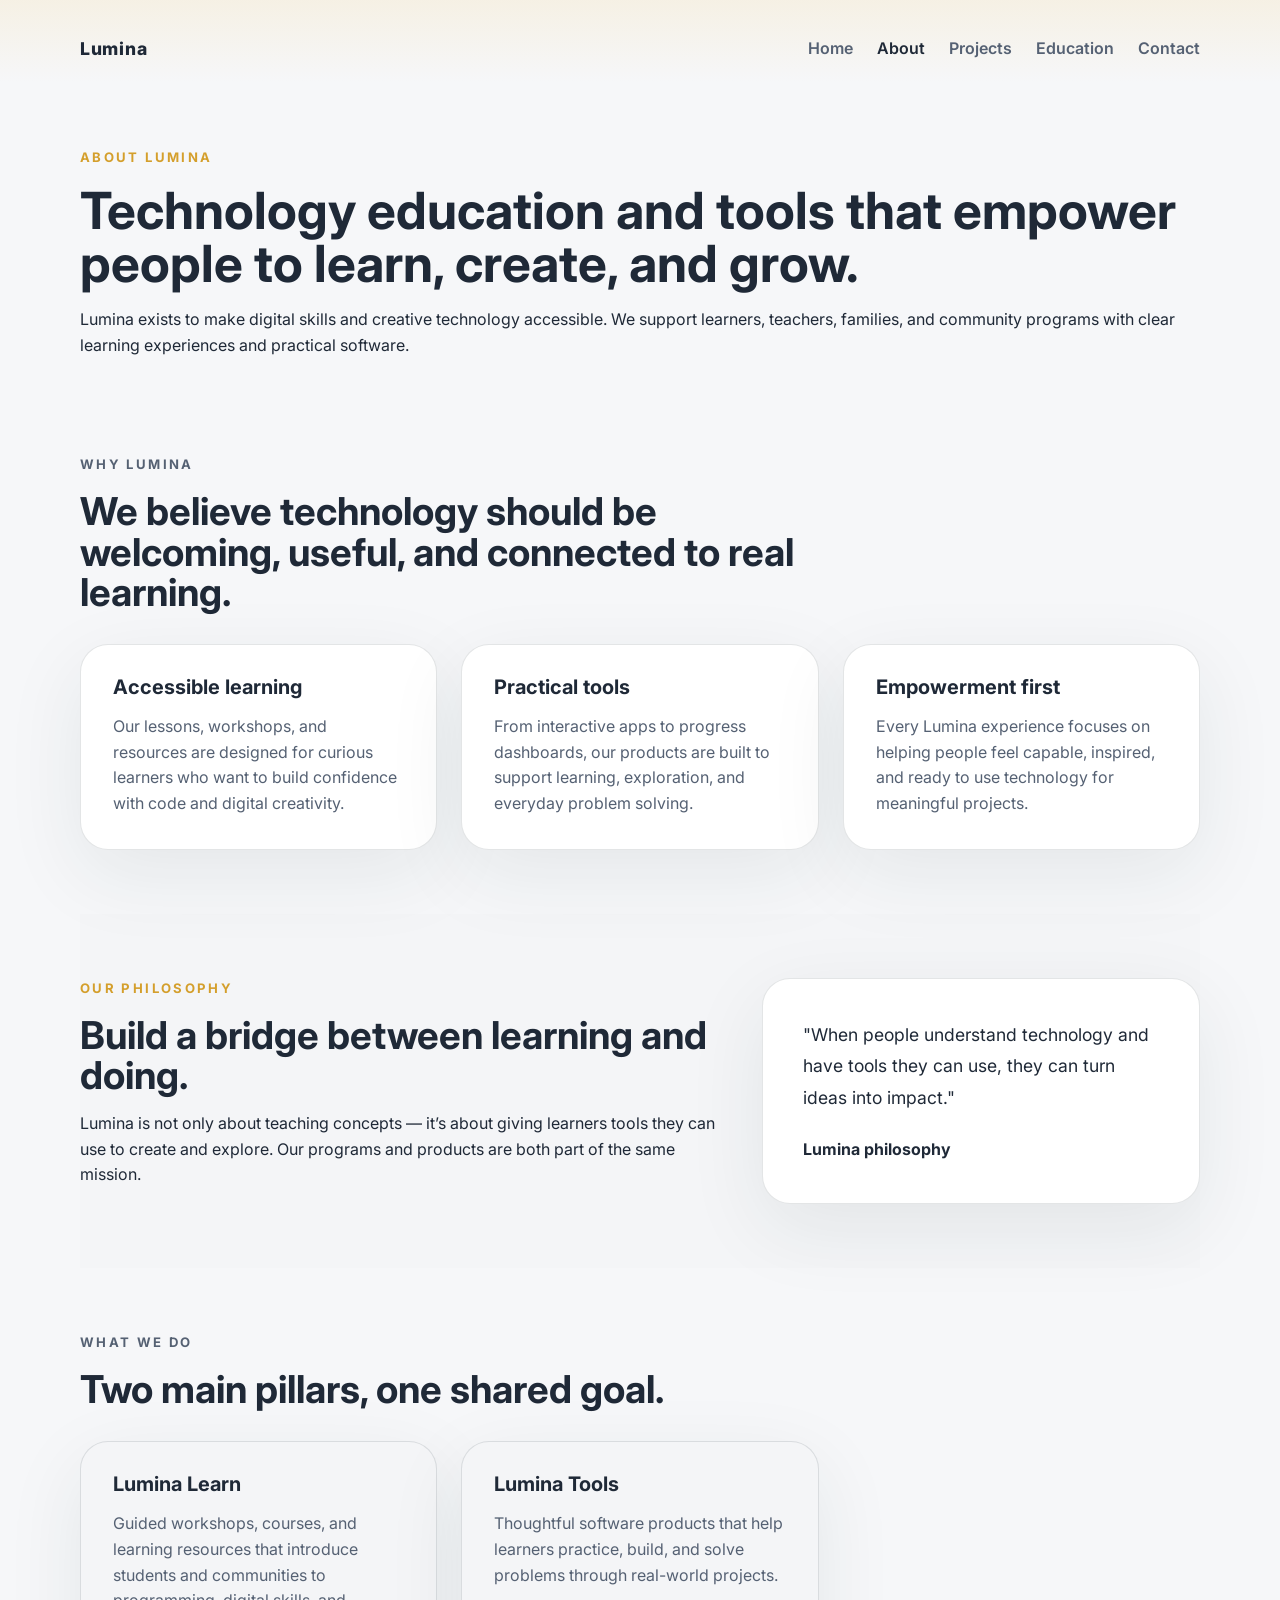
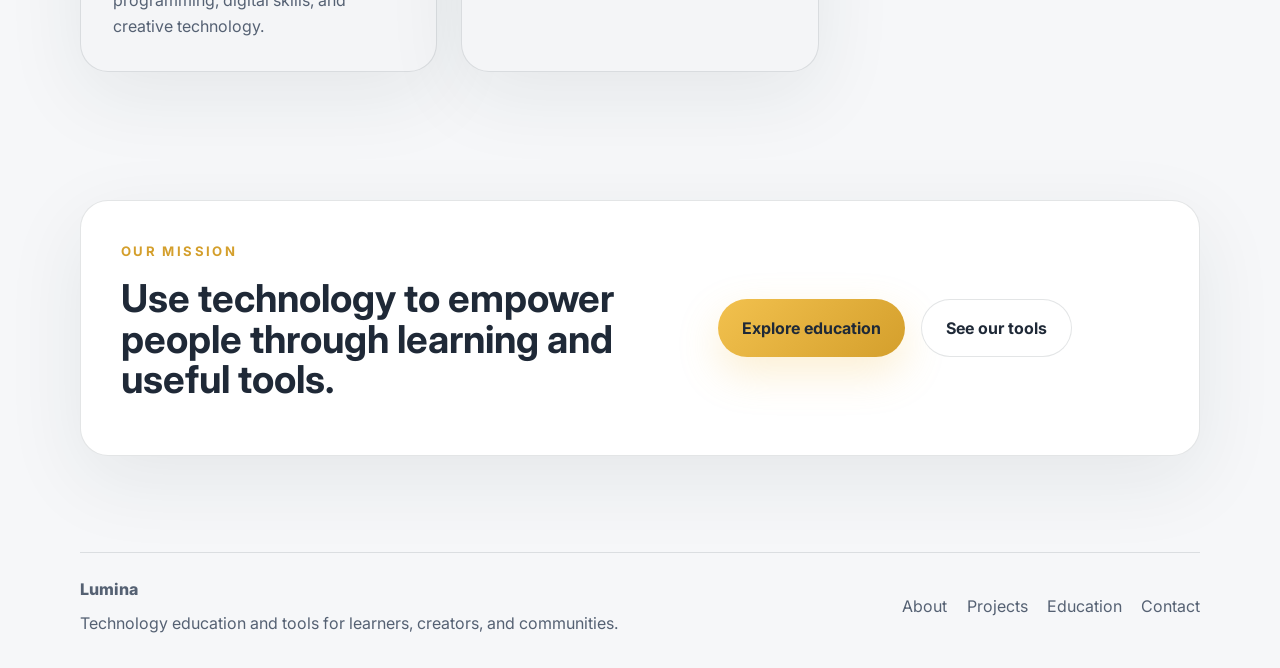
==== about.html @ b50d1442 "Initial Lumina website" ====
<!DOCTYPE html>
<html lang="en">
  <head>
    <meta charset="UTF-8" />
    <meta name="viewport" content="width=device-width, initial-scale=1.0" />
    <title>About Lumina | Lumina</title>
    <meta
      name="description"
      content="Learn about Lumina's mission to make technology accessible through education and helpful software tools."
    />
    <link rel="preconnect" href="https://fonts.googleapis.com" />
    <link rel="preconnect" href="https://fonts.gstatic.com" crossorigin />
    <link
      href="https://fonts.googleapis.com/css2?family=Inter:wght@400;500;600;700;800&display=swap"
      rel="stylesheet"
    />
    <link rel="stylesheet" href="css/styles.css" />
    <script defer src="js/scripts.js"></script>
  </head>
  <body>
    <header class="page-header page-header-subpage">
      <div class="container header-inner">
        <a class="brand" href="index.html">Lumina</a>
        <button class="nav-toggle" aria-expanded="false" aria-controls="site-navigation">
          <span class="toggle-line"></span>
          <span class="toggle-line"></span>
          <span class="toggle-line"></span>
          <span class="visually-hidden">Open navigation</span>
        </button>
        <nav id="site-navigation" class="site-nav">
          <a href="index.html" class="nav-link">Home</a>
          <a href="about.html" class="nav-link active">About</a>
          <a href="projects.html" class="nav-link">Projects</a>
          <a href="education.html" class="nav-link">Education</a>
          <a href="contact.html" class="nav-link">Contact</a>
        </nav>
      </div>
    </header>

    <main>
      <section class="section section-subpage-hero container">
        <div class="subpage-content">
          <p class="eyebrow">About Lumina</p>
          <h1>Technology education and tools that empower people to learn, create, and grow.</h1>
          <p>Lumina exists to make digital skills and creative technology accessible. We support learners, teachers, families, and community programs with clear learning experiences and practical software.</p>
        </div>
      </section>

      <section class="section container">
        <div class="section-heading">
          <p class="eyebrow">Why Lumina</p>
          <h2>We believe technology should be welcoming, useful, and connected to real learning.</h2>
        </div>
        <div class="feature-grid">
          <article class="card">
            <h3>Accessible learning</h3>
            <p>Our lessons, workshops, and resources are designed for curious learners who want to build confidence with code and digital creativity.</p>
          </article>
          <article class="card">
            <h3>Practical tools</h3>
            <p>From interactive apps to progress dashboards, our products are built to support learning, exploration, and everyday problem solving.</p>
          </article>
          <article class="card">
            <h3>Empowerment first</h3>
            <p>Every Lumina experience focuses on helping people feel capable, inspired, and ready to use technology for meaningful projects.</p>
          </article>
        </div>
      </section>

      <section class="section section-alt container">
        <div class="split-grid">
          <div>
            <p class="eyebrow">Our philosophy</p>
            <h2>Build a bridge between learning and doing.</h2>
            <p>Lumina is not only about teaching concepts — it’s about giving learners tools they can use to create and explore. Our programs and products are both part of the same mission.</p>
          </div>
          <div class="quote-card">
            <p>"When people understand technology and have tools they can use, they can turn ideas into impact."</p>
            <span>Lumina philosophy</span>
          </div>
        </div>
      </section>

      <section class="section container">
        <div class="section-heading">
          <p class="eyebrow">What we do</p>
          <h2>Two main pillars, one shared goal.</h2>
        </div>
        <div class="impact-grid">
          <article class="card card-light">
            <h3>Lumina Learn</h3>
            <p>Guided workshops, courses, and learning resources that introduce students and communities to programming, digital skills, and creative technology.</p>
          </article>
          <article class="card card-light">
            <h3>Lumina Tools</h3>
            <p>Thoughtful software products that help learners practice, build, and solve problems through real-world projects.</p>
          </article>
        </div>
      </section>

      <section class="section section-cta container">
        <div class="callout">
          <div>
            <p class="eyebrow">Our mission</p>
            <h2>Use technology to empower people through learning and useful tools.</h2>
          </div>
          <div class="callout-actions">
            <a href="education.html" class="btn btn-primary">Explore education</a>
            <a href="projects.html" class="btn btn-secondary">See our tools</a>
          </div>
        </div>
      </section>
    </main>

    <footer class="footer">
      <div class="container footer-inner">
        <div>
          <p class="footer-brand">Lumina</p>
          <p>Technology education and tools for learners, creators, and communities.</p>
        </div>
        <div class="footer-links">
          <a href="about.html">About</a>
          <a href="projects.html">Projects</a>
          <a href="education.html">Education</a>
          <a href="contact.html">Contact</a>
        </div>
      </div>
    </footer>
  </body>
</html>
---- css/styles.css ----
﻿:root {
  color-scheme: light;
  --bg: #f6f7f9;
  --surface: #ffffff;
  --surface-soft: #f4f5f7;
  --text: #1f2937;
  --muted: #556173;
  --accent: #f2c14e;
  --accent-dark: #d49f2c;
  --accent-soft: #6ba89f;
  --border: rgba(31, 45, 55, 0.12);
  --shadow: 0 24px 80px rgba(31, 45, 55, 0.08);
  --radius: 28px;
}

* {
  box-sizing: border-box;
}

html {
  scroll-behavior: smooth;
}

body {
  margin: 0;
  font-family: "Inter", sans-serif;
  background: var(--bg);
  color: var(--text);
  line-height: 1.6;
}

img {
  max-width: 100%;
  display: block;
}

a {
  color: inherit;
  text-decoration: none;
}

button,
input,
select,
textarea {
  font: inherit;
}

.container {
  width: min(1120px, calc(100% - 2rem));
  margin: 0 auto;
}

.visually-hidden {
  position: absolute;
  width: 1px;
  height: 1px;
  padding: 0;
  margin: -1px;
  overflow: hidden;
  clip: rect(0, 0, 0, 0);
  white-space: nowrap;
  border: 0;
}

.header-inner {
  display: flex;
  align-items: center;
  justify-content: space-between;
  gap: 1rem;
  padding: 1.2rem 0;
}

.brand {
  font-size: 1.1rem;
  font-weight: 800;
  letter-spacing: 0.04em;
}

.site-nav {
  display: flex;
  align-items: center;
  gap: 1.5rem;
}

.nav-link {
  color: var(--muted);
  font-weight: 600;
  transition: color 180ms ease;
}

.nav-link:hover,
.nav-link.active {
  color: var(--text);
}

.nav-toggle {
  display: none;
  border: none;
  background: transparent;
  width: 42px;
  height: 42px;
  padding: 0;
  cursor: pointer;
}

.toggle-line {
  display: block;
  width: 100%;
  height: 3px;
  background: var(--text);
  border-radius: 999px;
  margin: 6px 0;
}

.page-header {
  padding-top: 1rem;
  background: linear-gradient(180deg, rgba(242, 193, 78, 0.12) 0%, rgba(246, 247, 249, 0) 100%);
}

.page-header-subpage {
  padding-bottom: 0;
}

.hero-grid,
.split-grid,
.feature-grid,
.impact-grid,
.callout-actions,
.contact-grid {
  display: grid;
  gap: 1.5rem;
}

.hero-grid {
  grid-template-columns: 1.2fr 0.9fr;
  align-items: center;
  gap: 2.5rem;
  padding: 3rem 0 4rem;
}

.hero-copy {
  max-width: 680px;
}

.eyebrow {
  margin: 0 0 1rem;
  font-size: 0.82rem;
  font-weight: 700;
  letter-spacing: 0.18em;
  text-transform: uppercase;
  color: var(--accent-dark);
}

h1,
h2,
h3,
h4 {
  margin: 0 0 1rem;
  line-height: 1.05;
}

h1 {
  font-size: clamp(2.8rem, 4vw, 4.2rem);
}

h2 {
  font-size: clamp(2rem, 3vw, 2.8rem);
}

h3 {
  font-size: 1.25rem;
}

p {
  margin: 0;
}

.hero-text,
.section-heading p,
.card p,
.mini-card p,
.tool-template-card p,
.learn-steps p,
.contact-panel p,
.footer p,
.form-status {
  color: var(--muted);
}

.hero-actions {
  display: flex;
  flex-wrap: wrap;
  gap: 1rem;
  margin-top: 1.8rem;
}

.btn {
  display: inline-flex;
  align-items: center;
  justify-content: center;
  padding: 0.95rem 1.5rem;
  border-radius: 999px;
  border: none;
  cursor: pointer;
  font-weight: 700;
  transition: transform 180ms ease, box-shadow 180ms ease, background-color 180ms ease;
}

.btn:hover {
  transform: translateY(-1px);
}

.btn-primary {
  background: linear-gradient(135deg, var(--accent), var(--accent-dark));
  color: #1f2937;
  box-shadow: 0 16px 40px rgba(242, 193, 78, 0.25);
}

.btn-secondary {
  background: var(--surface);
  color: var(--text);
  border: 1px solid var(--border);
}

.section {
  padding: 4rem 0;
}

.section-alt {
  background: var(--surface-soft);
}

.section-subpage-hero {
  padding: 4rem 0 2rem;
}

.section-heading {
  max-width: 760px;
  margin-bottom: 2rem;
}

.feature-grid,
.impact-grid {
  grid-template-columns: repeat(3, minmax(0, 1fr));
}

.card,
.mini-card,
.quote-card,
.project-card,
.tool-template-card,
.contact-panel,
.contact-form,
.hero-visual-card,
.callout {
  background: var(--surface);
  border: 1px solid var(--border);
  border-radius: var(--radius);
  box-shadow: var(--shadow);
}

.card,
.project-card,
.hero-visual-card,
.mini-card,
.quote-card,
.tool-template-card,
.contact-panel,
.contact-form {
  padding: 2rem;
}

.hero-visual-card {
  display: flex;
  justify-content: center;
  align-items: center;
  min-height: 400px;
}

.hero-visual-card img {
  width: 100%;
  height: auto;
}

.cards-stack {
  display: grid;
  gap: 1rem;
}

.mini-card h4 {
  margin-bottom: 0.75rem;
}

.mini-card {
  padding: 1.5rem;
}

.impact-grid .card-light {
  background: var(--surface-soft);
}

.split-grid {
  grid-template-columns: 1.2fr 0.8fr;
  align-items: flex-start;
}

.quote-card {
  padding: 2.5rem;
}

.quote-card p {
  font-size: 1.1rem;
  line-height: 1.8;
}

.quote-card span {
  display: inline-block;
  margin-top: 1.5rem;
  font-weight: 700;
  color: var(--text);
}

.callout {
  padding: 2.5rem;
  display: grid;
  grid-template-columns: 1.3fr 1fr;
  align-items: center;
  gap: 1.5rem;
}

.callout-actions {
  display: flex;
  flex-wrap: wrap;
  gap: 1rem;
}

.footer {
  padding: 2rem 0;
}

.footer-inner {
  display: flex;
  justify-content: space-between;
  gap: 1rem;
  align-items: center;
  border-top: 1px solid var(--border);
  padding-top: 1.5rem;
  color: var(--muted);
}

.footer-brand {
  font-weight: 800;
  margin-bottom: 0.5rem;
}

.footer-links {
  display: flex;
  flex-wrap: wrap;
  gap: 1.2rem;
}

.project-card {
  display: flex;
  flex-direction: column;
  gap: 1rem;
}

.project-tag {
  display: inline-flex;
  padding: 0.4rem 0.75rem;
  border-radius: 999px;
  background: var(--accent-soft);
  color: #1f2937;
  font-size: 0.85rem;
  font-weight: 700;
  width: fit-content;
}

.project-card ul {
  padding-left: 1.2rem;
  margin: 0;
  color: var(--muted);
}

.project-card li {
  margin-bottom: 0.6rem;
}

.tool-template-card {
  display: grid;
  grid-template-columns: 1.3fr 1fr;
  gap: 1.5rem;
}

.tool-template-visual {
  display: flex;
  align-items: center;
  justify-content: center;
  text-align: center;
  min-height: 240px;
  background: linear-gradient(180deg, rgba(106, 168, 159, 0.16), rgba(242, 193, 78, 0.1));
  border-radius: calc(var(--radius) - 4px);
}

.learn-steps {
  display: grid;
  gap: 1rem;
}

.learn-steps div {
  display: grid;
  grid-template-columns: auto 1fr;
  gap: 1rem;
  align-items: start;
  padding: 1.4rem;
  border-radius: 20px;
  background: var(--surface);
  border: 1px solid var(--border);
}

.learn-steps strong {
  display: inline-flex;
  align-items: center;
  justify-content: center;
  width: 44px;
  height: 44px;
  background: var(--accent-soft);
  border-radius: 50%;
  color: #1f2937;
  font-size: 1rem;
}

.contact-grid {
  grid-template-columns: 1fr 1.2fr;
}

.contact-panel ul {
  margin: 1rem 0 0;
  padding-left: 1.2rem;
  color: var(--muted);
}

.contact-panel li {
  margin-bottom: 1rem;
}

.contact-form {
  display: grid;
  gap: 1rem;
}

.contact-form label {
  display: grid;
  gap: 0.55rem;
  font-weight: 600;
  color: var(--text);
}

.contact-form input,
.contact-form select,
.contact-form textarea {
  width: 100%;
  border: 1px solid var(--border);
  border-radius: 18px;
  padding: 0.95rem 1rem;
  background: var(--surface-soft);
  color: var(--text);
}

.contact-form textarea {
  resize: vertical;
}

.form-status {
  margin-top: 0.5rem;
  min-height: 1.4rem;
}

@media (max-width: 980px) {
  .hero-grid,
  .split-grid,
  .feature-grid,
  .impact-grid,
  .contact-grid,
  .tool-template-card,
  .callout,
  .footer-inner {
    grid-template-columns: 1fr;
  }

  .hero-grid,
  .split-grid,
  .feature-grid,
  .impact-grid,
  .contact-grid {
    gap: 1.5rem;
  }

  .footer-inner {
    align-items: flex-start;
  }
}

@media (max-width: 720px) {
  .header-inner {
    flex-direction: column;
    align-items: stretch;
  }

  .site-nav {
    flex-direction: column;
    align-items: flex-start;
    gap: 0.9rem;
  }
}

@media (max-width: 640px) {
  .hero-grid {
    padding-top: 2rem;
  }

  .nav-toggle {
    display: inline-flex;
  }

  .site-nav {
    display: none;
    flex-direction: column;
    width: 100%;
    padding-top: 1rem;
  }

  .site-nav.open {
    display: flex;
  }

  .hero-text {
    font-size: 1rem;
  }

  .hero-actions,
  .callout-actions {
    flex-direction: column;
  }
}
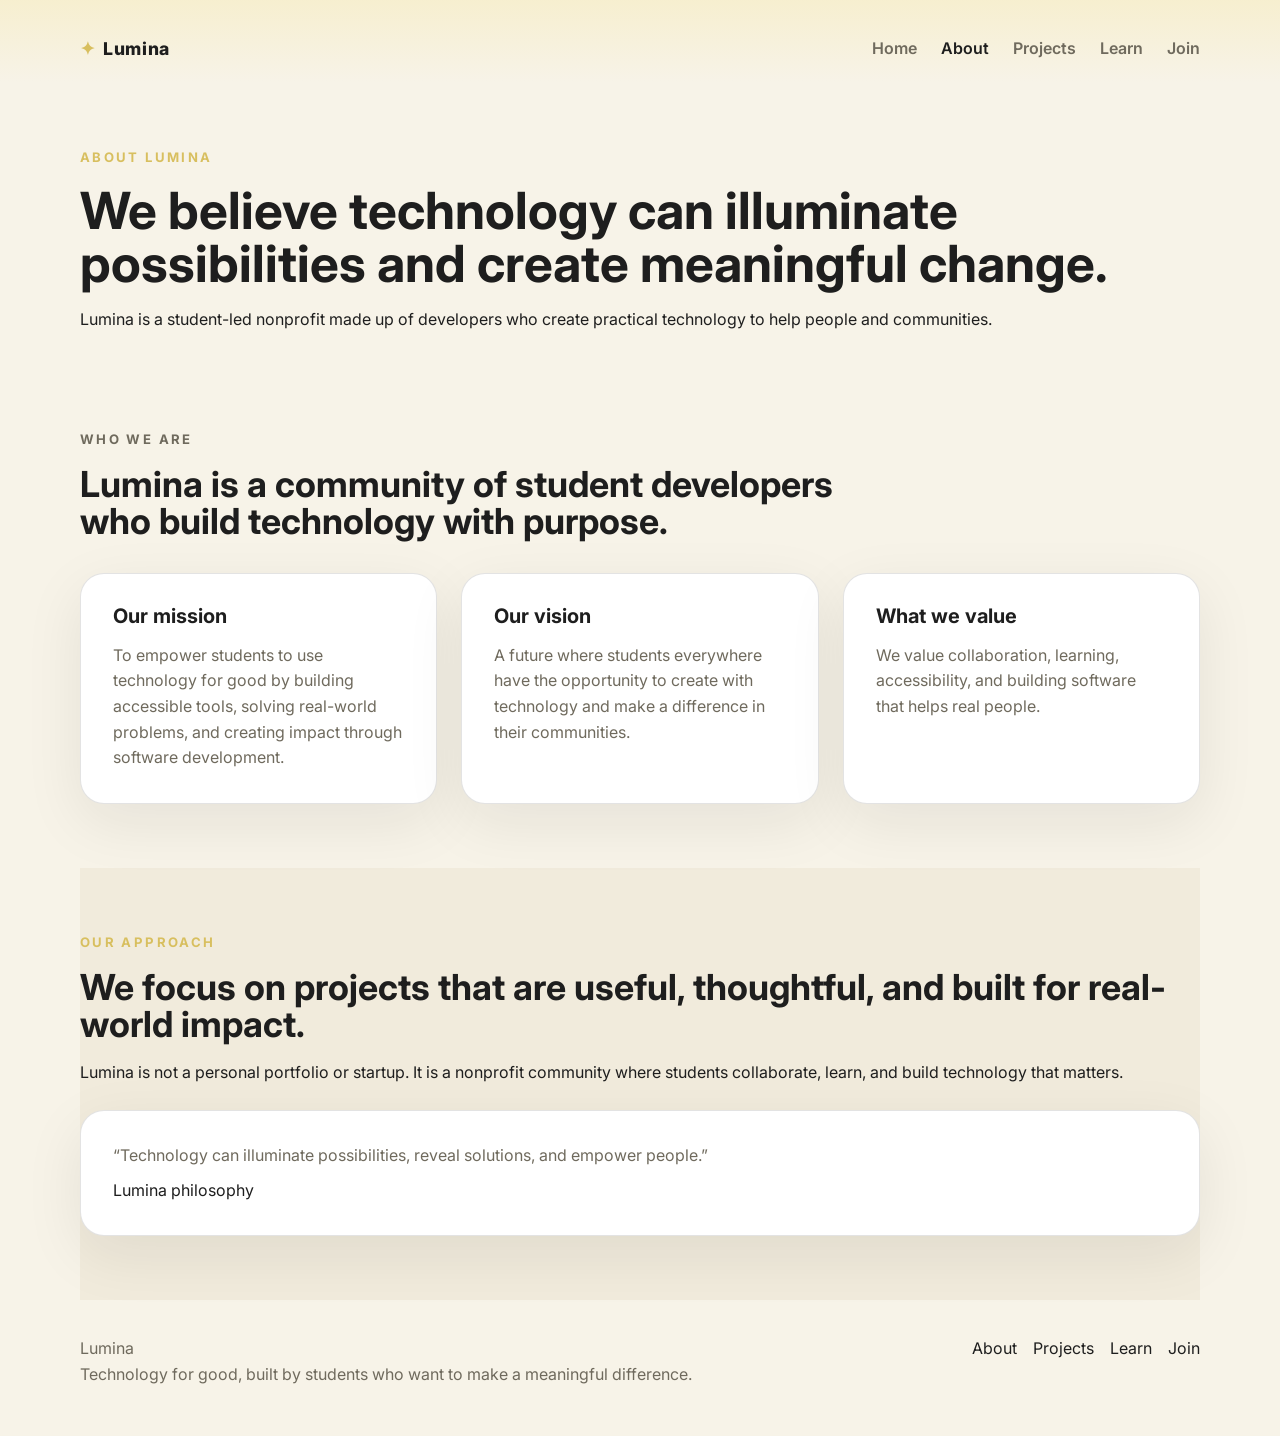
==== commit c9550184: "Updated website details" ====
--- a/about.html
+++ b/about.html
@@ -6,7 +6,7 @@
     <title>About Lumina | Lumina</title>
     <meta
       name="description"
-      content="Learn about Lumina's mission to make technology accessible through education and helpful software tools."
+      content="Lumina is a student-led nonprofit building technology that helps people and communities through meaningful projects."
     />
     <link rel="preconnect" href="https://fonts.googleapis.com" />
     <link rel="preconnect" href="https://fonts.gstatic.com" crossorigin />
@@ -14,13 +14,14 @@
       href="https://fonts.googleapis.com/css2?family=Inter:wght@400;500;600;700;800&display=swap"
       rel="stylesheet"
     />
-    <link rel="stylesheet" href="css/styles.css" />
-    <script defer src="js/scripts.js"></script>
+    <link rel="stylesheet" href="css/style.css" />
+    <script defer src="js/config.js"></script>
+    <script defer src="js/script.js"></script>
   </head>
   <body>
     <header class="page-header page-header-subpage">
       <div class="container header-inner">
-        <a class="brand" href="index.html">Lumina</a>
+        <a class="brand" href="index.html"><span class="brand-mark">✦</span> Lumina</a>
         <button class="nav-toggle" aria-expanded="false" aria-controls="site-navigation">
           <span class="toggle-line"></span>
           <span class="toggle-line"></span>
@@ -31,8 +32,8 @@
           <a href="index.html" class="nav-link">Home</a>
           <a href="about.html" class="nav-link active">About</a>
           <a href="projects.html" class="nav-link">Projects</a>
-          <a href="education.html" class="nav-link">Education</a>
-          <a href="contact.html" class="nav-link">Contact</a>
+          <a href="learn.html" class="nav-link">Learn</a>
+          <a href="join.html" class="nav-link">Join</a>
         </nav>
       </div>
     </header>
@@ -41,28 +42,28 @@
       <section class="section section-subpage-hero container">
         <div class="subpage-content">
           <p class="eyebrow">About Lumina</p>
-          <h1>Technology education and tools that empower people to learn, create, and grow.</h1>
-          <p>Lumina exists to make digital skills and creative technology accessible. We support learners, teachers, families, and community programs with clear learning experiences and practical software.</p>
+          <h1>We believe technology can illuminate possibilities and create meaningful change.</h1>
+          <p>Lumina is a student-led nonprofit made up of developers who create practical technology to help people and communities.</p>
         </div>
       </section>
 
       <section class="section container">
         <div class="section-heading">
-          <p class="eyebrow">Why Lumina</p>
-          <h2>We believe technology should be welcoming, useful, and connected to real learning.</h2>
+          <p class="eyebrow">Who we are</p>
+          <h2>Lumina is a community of student developers who build technology with purpose.</h2>
         </div>
         <div class="feature-grid">
           <article class="card">
-            <h3>Accessible learning</h3>
-            <p>Our lessons, workshops, and resources are designed for curious learners who want to build confidence with code and digital creativity.</p>
+            <h3>Our mission</h3>
+            <p>To empower students to use technology for good by building accessible tools, solving real-world problems, and creating impact through software development.</p>
           </article>
           <article class="card">
-            <h3>Practical tools</h3>
-            <p>From interactive apps to progress dashboards, our products are built to support learning, exploration, and everyday problem solving.</p>
+            <h3>Our vision</h3>
+            <p>A future where students everywhere have the opportunity to create with technology and make a difference in their communities.</p>
           </article>
           <article class="card">
-            <h3>Empowerment first</h3>
-            <p>Every Lumina experience focuses on helping people feel capable, inspired, and ready to use technology for meaningful projects.</p>
+            <h3>What we value</h3>
+            <p>We value collaboration, learning, accessibility, and building software that helps real people.</p>
           </article>
         </div>
       </section>
@@ -70,43 +71,13 @@
       <section class="section section-alt container">
         <div class="split-grid">
           <div>
-            <p class="eyebrow">Our philosophy</p>
-            <h2>Build a bridge between learning and doing.</h2>
-            <p>Lumina is not only about teaching concepts — it’s about giving learners tools they can use to create and explore. Our programs and products are both part of the same mission.</p>
+            <p class="eyebrow">Our approach</p>
+            <h2>We focus on projects that are useful, thoughtful, and built for real-world impact.</h2>
+            <p>Lumina is not a personal portfolio or startup. It is a nonprofit community where students collaborate, learn, and build technology that matters.</p>
           </div>
           <div class="quote-card">
-            <p>"When people understand technology and have tools they can use, they can turn ideas into impact."</p>
+            <p>“Technology can illuminate possibilities, reveal solutions, and empower people.”</p>
             <span>Lumina philosophy</span>
-          </div>
-        </div>
-      </section>
-
-      <section class="section container">
-        <div class="section-heading">
-          <p class="eyebrow">What we do</p>
-          <h2>Two main pillars, one shared goal.</h2>
-        </div>
-        <div class="impact-grid">
-          <article class="card card-light">
-            <h3>Lumina Learn</h3>
-            <p>Guided workshops, courses, and learning resources that introduce students and communities to programming, digital skills, and creative technology.</p>
-          </article>
-          <article class="card card-light">
-            <h3>Lumina Tools</h3>
-            <p>Thoughtful software products that help learners practice, build, and solve problems through real-world projects.</p>
-          </article>
-        </div>
-      </section>
-
-      <section class="section section-cta container">
-        <div class="callout">
-          <div>
-            <p class="eyebrow">Our mission</p>
-            <h2>Use technology to empower people through learning and useful tools.</h2>
-          </div>
-          <div class="callout-actions">
-            <a href="education.html" class="btn btn-primary">Explore education</a>
-            <a href="projects.html" class="btn btn-secondary">See our tools</a>
           </div>
         </div>
       </section>
@@ -116,13 +87,13 @@
       <div class="container footer-inner">
         <div>
           <p class="footer-brand">Lumina</p>
-          <p>Technology education and tools for learners, creators, and communities.</p>
+          <p>Technology for good, built by students who want to make a meaningful difference.</p>
         </div>
         <div class="footer-links">
           <a href="about.html">About</a>
           <a href="projects.html">Projects</a>
-          <a href="education.html">Education</a>
-          <a href="contact.html">Contact</a>
+          <a href="learn.html">Learn</a>
+          <a href="join.html">Join</a>
         </div>
       </div>
     </footer>
--- a/css/style.css
+++ b/css/style.css
@@ -0,0 +1,444 @@
+:root {
+  color-scheme: light;
+  --bg: #f7f3e8;
+  --surface: #ffffff;
+  --surface-soft: #f1ebdc;
+  --text: #1e1e1e;
+  --muted: #6f6a5d;
+  --accent: #f6e7a1;
+  --accent-strong: #d8bf5f;
+  --border: rgba(30, 30, 30, 0.12);
+  --shadow: 0 18px 60px rgba(30, 30, 30, 0.08);
+  --radius: 24px;
+}
+
+* {
+  box-sizing: border-box;
+}
+
+html {
+  scroll-behavior: smooth;
+}
+
+body {
+  margin: 0;
+  font-family: "Inter", sans-serif;
+  background: var(--bg);
+  color: var(--text);
+  line-height: 1.6;
+}
+
+img {
+  max-width: 100%;
+  display: block;
+}
+
+a {
+  color: inherit;
+  text-decoration: none;
+}
+
+button,
+input,
+select,
+textarea {
+  font: inherit;
+}
+
+.container {
+  width: min(1120px, calc(100% - 2rem));
+  margin: 0 auto;
+}
+
+.visually-hidden {
+  position: absolute;
+  width: 1px;
+  height: 1px;
+  padding: 0;
+  margin: -1px;
+  overflow: hidden;
+  clip: rect(0, 0, 0, 0);
+  white-space: nowrap;
+  border: 0;
+}
+
+.header-inner {
+  display: flex;
+  align-items: center;
+  justify-content: space-between;
+  gap: 1rem;
+  padding: 1.2rem 0;
+}
+
+.brand {
+  display: inline-flex;
+  align-items: center;
+  gap: 0.45rem;
+  font-size: 1.1rem;
+  font-weight: 800;
+  letter-spacing: 0.04em;
+}
+
+.brand-mark {
+  color: var(--accent-strong);
+}
+
+.site-nav {
+  display: flex;
+  align-items: center;
+  gap: 1.5rem;
+}
+
+.nav-link {
+  color: var(--muted);
+  font-weight: 600;
+  transition: color 180ms ease;
+}
+
+.nav-link:hover,
+.nav-link.active {
+  color: var(--text);
+}
+
+.nav-toggle {
+  display: none;
+  border: none;
+  background: transparent;
+  width: 42px;
+  height: 42px;
+  padding: 0;
+  cursor: pointer;
+}
+
+.toggle-line {
+  display: block;
+  width: 100%;
+  height: 3px;
+  background: var(--text);
+  border-radius: 999px;
+  margin: 6px 0;
+}
+
+.page-header {
+  padding-top: 1rem;
+  background: linear-gradient(180deg, rgba(246, 231, 161, 0.35) 0%, rgba(247, 243, 232, 0) 100%);
+}
+
+.page-header-subpage {
+  padding-bottom: 0;
+}
+
+.hero-grid,
+.split-grid,
+.feature-grid,
+.project-grid,
+.callout-actions,
+.footer-inner {
+  display: grid;
+  gap: 1.5rem;
+}
+
+.hero-grid {
+  grid-template-columns: 1.1fr 0.9fr;
+  align-items: center;
+  gap: 2.5rem;
+  padding: 3rem 0 4rem;
+}
+
+.hero-copy {
+  max-width: 680px;
+}
+
+.eyebrow {
+  margin: 0 0 1rem;
+  font-size: 0.82rem;
+  font-weight: 700;
+  letter-spacing: 0.18em;
+  text-transform: uppercase;
+  color: var(--accent-strong);
+}
+
+h1,
+h2,
+h3,
+h4 {
+  margin: 0 0 1rem;
+  line-height: 1.05;
+}
+
+h1 {
+  font-size: clamp(2.8rem, 4vw, 4.4rem);
+}
+
+h2 {
+  font-size: clamp(1.9rem, 2.8vw, 2.7rem);
+}
+
+h3 {
+  font-size: 1.25rem;
+}
+
+p {
+  margin: 0;
+}
+
+.hero-text,
+.hero-description,
+.section-heading p,
+.card p,
+.quote-card p,
+.footer p,
+.project-card p,
+.project-card li,
+.detail-list {
+  color: var(--muted);
+}
+
+.hero-actions {
+  display: flex;
+  flex-wrap: wrap;
+  gap: 1rem;
+  margin-top: 1.8rem;
+}
+
+.btn {
+  display: inline-flex;
+  align-items: center;
+  justify-content: center;
+  padding: 0.95rem 1.5rem;
+  border-radius: 999px;
+  border: none;
+  cursor: pointer;
+  font-weight: 700;
+  transition: transform 180ms ease, box-shadow 180ms ease, background-color 180ms ease;
+}
+
+.btn:hover {
+  transform: translateY(-1px);
+}
+
+.btn-primary {
+  background: var(--accent);
+  color: var(--text);
+  box-shadow: 0 16px 40px rgba(246, 231, 161, 0.3);
+}
+
+.btn-secondary {
+  background: var(--surface);
+  color: var(--text);
+  border: 1px solid var(--border);
+}
+
+.section {
+  padding: 4rem 0;
+}
+
+.section-alt {
+  background: var(--surface-soft);
+}
+
+.section-subpage-hero {
+  padding: 4rem 0 2rem;
+}
+
+.section-heading {
+  max-width: 760px;
+  margin-bottom: 2rem;
+}
+
+.feature-grid,
+.project-grid {
+  grid-template-columns: repeat(3, minmax(0, 1fr));
+}
+
+.card,
+.quote-card,
+.project-card,
+.hero-visual-card,
+.callout {
+  background: var(--surface);
+  border: 1px solid var(--border);
+  border-radius: var(--radius);
+  box-shadow: var(--shadow);
+}
+
+.card,
+.quote-card,
+.project-card,
+.hero-visual-card,
+.callout {
+  padding: 2rem;
+}
+
+.hero-visual-card {
+  display: flex;
+  justify-content: center;
+  align-items: center;
+  min-height: 400px;
+  background: linear-gradient(135deg, rgba(246, 231, 161, 0.45), rgba(255, 255, 255, 0.9));
+}
+
+.hero-visual-card img {
+  width: 100%;
+  height: auto;
+}
+
+.project-card {
+  display: flex;
+  flex-direction: column;
+  gap: 1rem;
+}
+
+.project-card .project-visual {
+  height: 156px;
+  border-radius: 16px;
+  background: linear-gradient(135deg, rgba(246, 231, 161, 0.9), rgba(255, 255, 255, 0.95));
+  border: 1px solid var(--border);
+  display: grid;
+  place-items: center;
+  font-weight: 800;
+  font-size: 1.15rem;
+  letter-spacing: 0.06em;
+  text-transform: uppercase;
+}
+
+.project-tags,
+.tech-list {
+  display: flex;
+  flex-wrap: wrap;
+  gap: 0.55rem;
+  list-style: none;
+  padding: 0;
+  margin: 0;
+}
+
+.project-tags li,
+.tech-list li {
+  padding: 0.35rem 0.7rem;
+  border-radius: 999px;
+  background: var(--surface-soft);
+  color: var(--text);
+  font-size: 0.9rem;
+}
+
+.project-links {
+  display: flex;
+  flex-wrap: wrap;
+  gap: 0.75rem;
+  margin-top: auto;
+}
+
+.project-links a {
+  padding: 0.7rem 1rem;
+  border-radius: 999px;
+  border: 1px solid var(--border);
+  font-weight: 600;
+  background: var(--surface);
+}
+
+.detail-list {
+  padding-left: 1.1rem;
+  display: grid;
+  gap: 0.4rem;
+}
+
+.quote-card {
+  display: grid;
+  gap: 0.6rem;
+}
+
+.footer {
+  padding: 2.25rem 0 3rem;
+}
+
+.footer-inner {
+  grid-template-columns: 1.2fr 0.8fr;
+  align-items: start;
+}
+
+.footer-links {
+  display: flex;
+  flex-wrap: wrap;
+  gap: 1rem;
+  justify-content: flex-end;
+}
+
+.form-card {
+  max-width: 700px;
+  margin: 0 auto;
+}
+
+.form-card form {
+  display: grid;
+  gap: 1rem;
+}
+
+.form-card label {
+  display: grid;
+  gap: 0.45rem;
+  font-weight: 600;
+}
+
+.form-card input,
+.form-card textarea {
+  border: 1px solid var(--border);
+  border-radius: 14px;
+  padding: 0.85rem 1rem;
+  background: var(--surface);
+}
+
+.form-card textarea {
+  min-height: 140px;
+  resize: vertical;
+}
+
+.form-card .btn {
+  width: fit-content;
+}
+
+@media (max-width: 860px) {
+  .hero-grid,
+  .feature-grid,
+  .project-grid,
+  .footer-inner,
+  .split-grid {
+    grid-template-columns: 1fr;
+  }
+
+  .footer-links {
+    justify-content: flex-start;
+  }
+}
+
+@media (max-width: 720px) {
+  .site-nav {
+    display: none;
+    position: absolute;
+    top: 72px;
+    right: 1rem;
+    flex-direction: column;
+    align-items: flex-start;
+    background: var(--surface);
+    padding: 1rem;
+    border: 1px solid var(--border);
+    border-radius: 18px;
+    box-shadow: var(--shadow);
+  }
+
+  .site-nav.open {
+    display: flex;
+  }
+
+  .nav-toggle {
+    display: inline-block;
+  }
+
+  .hero-grid {
+    padding-top: 1.8rem;
+  }
+
+  .hero-actions {
+    flex-direction: column;
+    align-items: flex-start;
+  }
+}
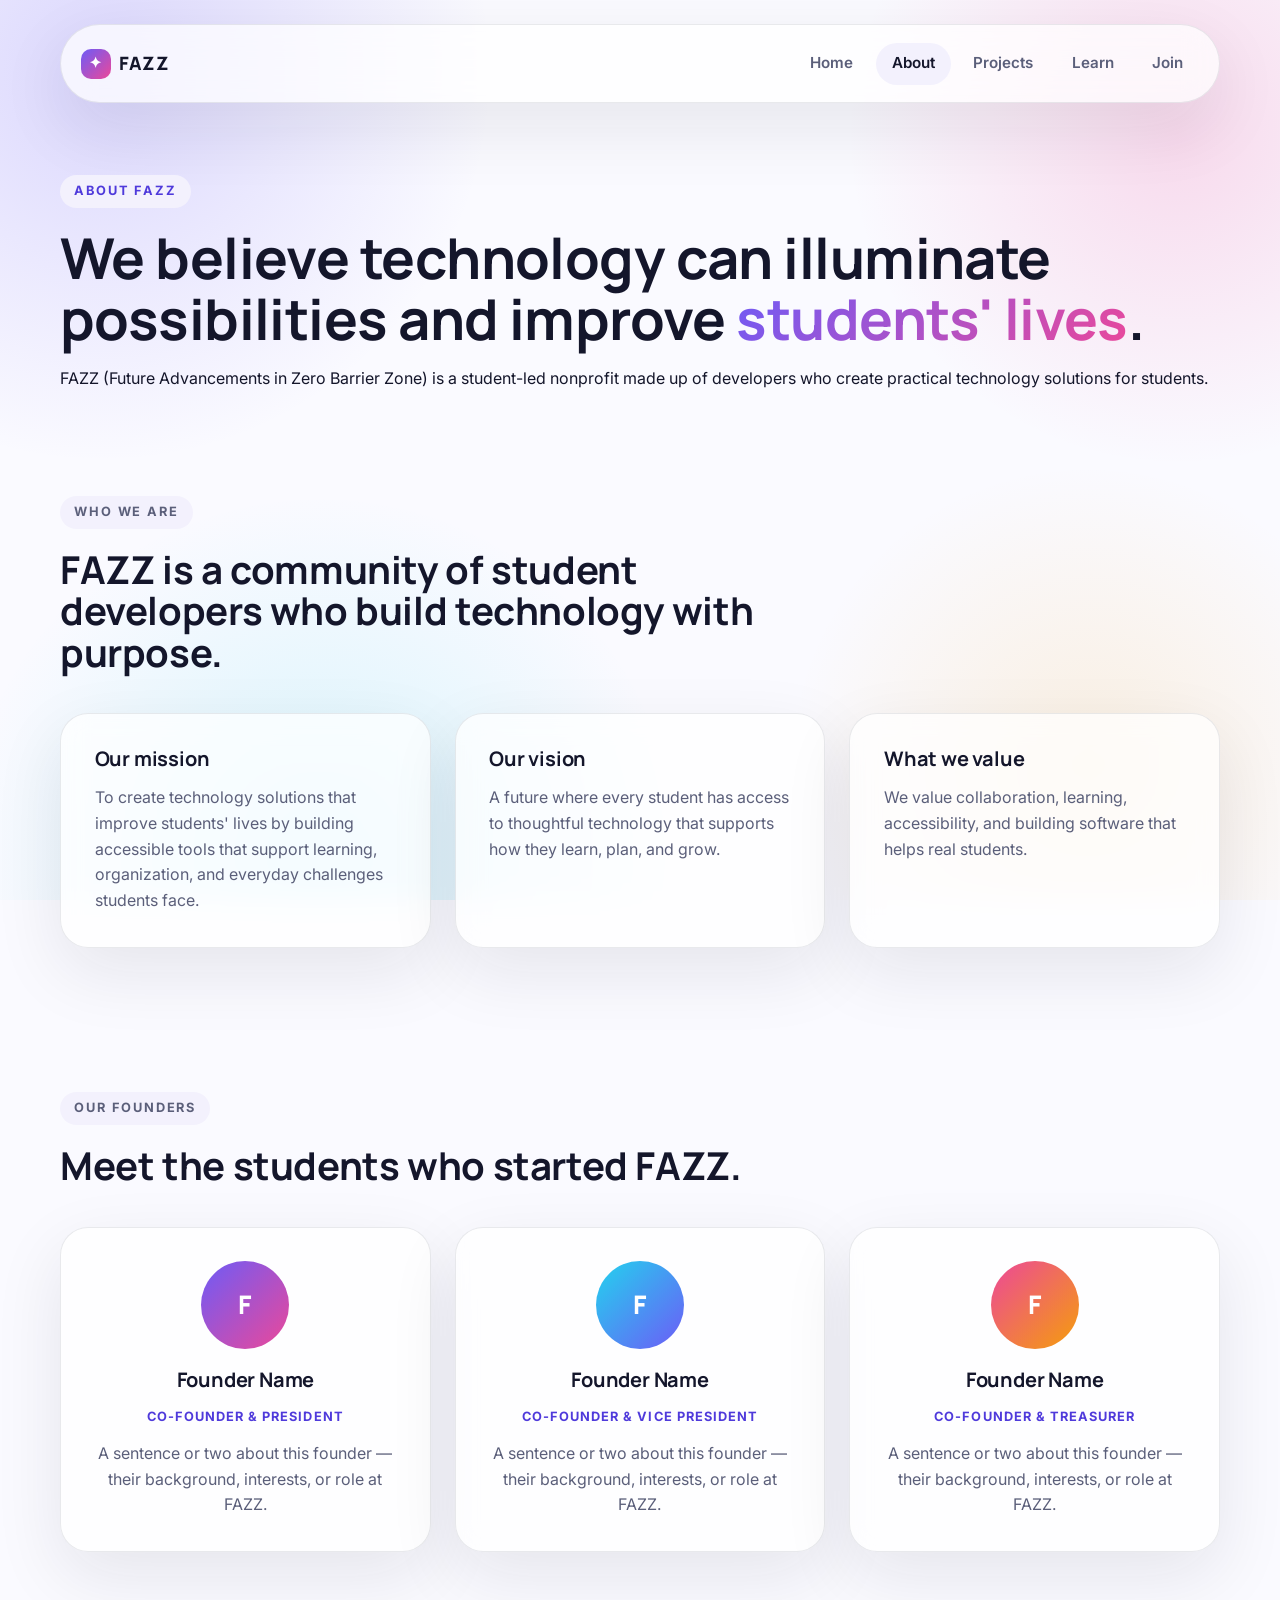
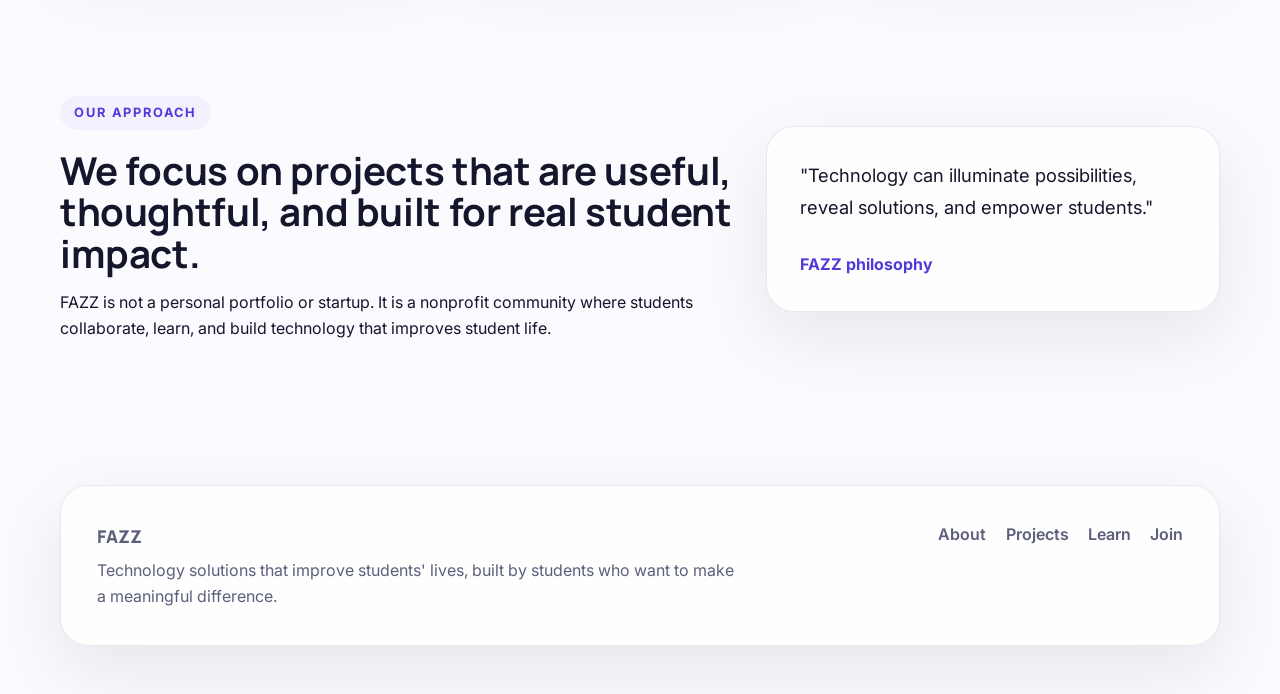
==== commit a9e83bb1: "Updated website UI and club name" ====
--- a/about.html
+++ b/about.html
@@ -3,25 +3,26 @@
   <head>
     <meta charset="UTF-8" />
     <meta name="viewport" content="width=device-width, initial-scale=1.0" />
-    <title>About Lumina | Lumina</title>
+    <title>About FAZZ | FAZZ</title>
     <meta
       name="description"
-      content="Lumina is a student-led nonprofit building technology that helps people and communities through meaningful projects."
+      content="FAZZ (Future Advancements in Zero Barrier Zone) is a student-led nonprofit building technology solutions that improve students' lives through meaningful, practical projects."
     />
     <link rel="preconnect" href="https://fonts.googleapis.com" />
     <link rel="preconnect" href="https://fonts.gstatic.com" crossorigin />
     <link
-      href="https://fonts.googleapis.com/css2?family=Inter:wght@400;500;600;700;800&display=swap"
+      href="https://fonts.googleapis.com/css2?family=Inter:wght@400;500;600;700;800&family=Manrope:wght@600;700;800&display=swap"
       rel="stylesheet"
     />
     <link rel="stylesheet" href="css/style.css" />
     <script defer src="js/config.js"></script>
+    <script defer src="js/founders.js"></script>
     <script defer src="js/script.js"></script>
   </head>
   <body>
     <header class="page-header page-header-subpage">
       <div class="container header-inner">
-        <a class="brand" href="index.html"><span class="brand-mark">✦</span> Lumina</a>
+        <a class="brand" href="index.html"><span class="brand-mark">✦</span> FAZZ</a>
         <button class="nav-toggle" aria-expanded="false" aria-controls="site-navigation">
           <span class="toggle-line"></span>
           <span class="toggle-line"></span>
@@ -39,45 +40,53 @@
     </header>
 
     <main>
-      <section class="section section-subpage-hero container">
+      <section class="section section-subpage-hero container" data-animate>
         <div class="subpage-content">
-          <p class="eyebrow">About Lumina</p>
-          <h1>We believe technology can illuminate possibilities and create meaningful change.</h1>
-          <p>Lumina is a student-led nonprofit made up of developers who create practical technology to help people and communities.</p>
+          <p class="eyebrow">About FAZZ</p>
+          <h1>We believe technology can illuminate possibilities and improve <span class="gradient-text">students' lives</span>.</h1>
+          <p>FAZZ (Future Advancements in Zero Barrier Zone) is a student-led nonprofit made up of developers who create practical technology solutions for students.</p>
         </div>
       </section>
 
-      <section class="section container">
+      <section class="section container" data-animate>
         <div class="section-heading">
           <p class="eyebrow">Who we are</p>
-          <h2>Lumina is a community of student developers who build technology with purpose.</h2>
+          <h2>FAZZ is a community of student developers who build technology with purpose.</h2>
         </div>
         <div class="feature-grid">
           <article class="card">
             <h3>Our mission</h3>
-            <p>To empower students to use technology for good by building accessible tools, solving real-world problems, and creating impact through software development.</p>
+            <p>To create technology solutions that improve students' lives by building accessible tools that support learning, organization, and everyday challenges students face.</p>
           </article>
           <article class="card">
             <h3>Our vision</h3>
-            <p>A future where students everywhere have the opportunity to create with technology and make a difference in their communities.</p>
+            <p>A future where every student has access to thoughtful technology that supports how they learn, plan, and grow.</p>
           </article>
           <article class="card">
             <h3>What we value</h3>
-            <p>We value collaboration, learning, accessibility, and building software that helps real people.</p>
+            <p>We value collaboration, learning, accessibility, and building software that helps real students.</p>
           </article>
         </div>
       </section>
 
-      <section class="section section-alt container">
+      <section class="section section-alt container" data-animate>
+        <div class="section-heading">
+          <p class="eyebrow">Our founders</p>
+          <h2>Meet the students who started FAZZ.</h2>
+        </div>
+        <div class="founder-grid" data-founders-grid></div>
+      </section>
+
+      <section class="section container" data-animate>
         <div class="split-grid">
           <div>
             <p class="eyebrow">Our approach</p>
-            <h2>We focus on projects that are useful, thoughtful, and built for real-world impact.</h2>
-            <p>Lumina is not a personal portfolio or startup. It is a nonprofit community where students collaborate, learn, and build technology that matters.</p>
+            <h2>We focus on projects that are useful, thoughtful, and built for real student impact.</h2>
+            <p>FAZZ is not a personal portfolio or startup. It is a nonprofit community where students collaborate, learn, and build technology that improves student life.</p>
           </div>
           <div class="quote-card">
-            <p>“Technology can illuminate possibilities, reveal solutions, and empower people.”</p>
-            <span>Lumina philosophy</span>
+            <p>"Technology can illuminate possibilities, reveal solutions, and empower students."</p>
+            <span>FAZZ philosophy</span>
           </div>
         </div>
       </section>
@@ -86,8 +95,8 @@
     <footer class="footer">
       <div class="container footer-inner">
         <div>
-          <p class="footer-brand">Lumina</p>
-          <p>Technology for good, built by students who want to make a meaningful difference.</p>
+          <p class="footer-brand">FAZZ</p>
+          <p>Technology solutions that improve students' lives, built by students who want to make a meaningful difference.</p>
         </div>
         <div class="footer-links">
           <a href="about.html">About</a>
--- a/css/style.css
+++ b/css/style.css
@@ -1,15 +1,22 @@
 :root {
   color-scheme: light;
-  --bg: #f7f3e8;
+  --bg: #fafaff;
   --surface: #ffffff;
-  --surface-soft: #f1ebdc;
-  --text: #1e1e1e;
-  --muted: #6f6a5d;
-  --accent: #f6e7a1;
-  --accent-strong: #d8bf5f;
-  --border: rgba(30, 30, 30, 0.12);
-  --shadow: 0 18px 60px rgba(30, 30, 30, 0.08);
-  --radius: 24px;
+  --surface-glass: rgba(255, 255, 255, 0.72);
+  --surface-soft: #f3f1fd;
+  --text: #14162b;
+  --muted: #5b5f7a;
+  --primary: #6d5bf7;
+  --primary-dark: #4f3adb;
+  --pink: #ec4899;
+  --cyan: #22d3ee;
+  --amber: #f59e0b;
+  --accent-gradient: linear-gradient(135deg, var(--primary), var(--pink));
+  --border: rgba(20, 22, 43, 0.09);
+  --shadow: 0 24px 70px rgba(20, 22, 43, 0.09);
+  --shadow-glow: 0 20px 50px rgba(109, 91, 247, 0.22);
+  --radius: 28px;
+  --radius-sm: 18px;
 }
 
 * {
@@ -26,6 +33,21 @@
   background: var(--bg);
   color: var(--text);
   line-height: 1.6;
+  position: relative;
+  overflow-x: hidden;
+}
+
+body::before {
+  content: "";
+  position: fixed;
+  inset: 0;
+  z-index: -1;
+  background:
+    radial-gradient(650px circle at 8% 8%, rgba(109, 91, 247, 0.22), transparent 60%),
+    radial-gradient(550px circle at 92% 15%, rgba(236, 72, 153, 0.18), transparent 60%),
+    radial-gradient(600px circle at 25% 95%, rgba(34, 211, 238, 0.16), transparent 60%),
+    radial-gradient(500px circle at 85% 85%, rgba(245, 158, 11, 0.12), transparent 60%),
+    var(--bg);
 }
 
 img {
@@ -46,7 +68,7 @@
 }
 
 .container {
-  width: min(1120px, calc(100% - 2rem));
+  width: min(1160px, calc(100% - 2rem));
   margin: 0 auto;
 }
 
@@ -62,42 +84,67 @@
   border: 0;
 }
 
+/* Header / nav */
+
 .header-inner {
   display: flex;
   align-items: center;
   justify-content: space-between;
   gap: 1rem;
-  padding: 1.2rem 0;
+  padding: 1.1rem 1.25rem;
+  margin-top: 1rem;
+  background: var(--surface-glass);
+  backdrop-filter: blur(16px);
+  -webkit-backdrop-filter: blur(16px);
+  border: 1px solid var(--border);
+  border-radius: 999px;
+  box-shadow: var(--shadow);
 }
 
 .brand {
   display: inline-flex;
   align-items: center;
-  gap: 0.45rem;
-  font-size: 1.1rem;
+  gap: 0.5rem;
+  font-family: "Manrope", "Inter", sans-serif;
+  font-size: 1.15rem;
   font-weight: 800;
-  letter-spacing: 0.04em;
+  letter-spacing: 0.01em;
 }
 
 .brand-mark {
-  color: var(--accent-strong);
+  display: inline-grid;
+  place-items: center;
+  width: 30px;
+  height: 30px;
+  border-radius: 10px;
+  background: var(--accent-gradient);
+  color: #fff;
+  font-size: 0.95rem;
 }
 
 .site-nav {
   display: flex;
   align-items: center;
-  gap: 1.5rem;
+  gap: 0.4rem;
 }
 
 .nav-link {
   color: var(--muted);
   font-weight: 600;
-  transition: color 180ms ease;
-}
-
-.nav-link:hover,
+  font-size: 0.95rem;
+  padding: 0.55rem 1rem;
+  border-radius: 999px;
+  transition: color 180ms ease, background-color 180ms ease;
+}
+
+.nav-link:hover {
+  color: var(--text);
+  background: var(--surface-soft);
+}
+
 .nav-link.active {
   color: var(--text);
+  background: var(--surface-soft);
 }
 
 .nav-toggle {
@@ -120,8 +167,7 @@
 }
 
 .page-header {
-  padding-top: 1rem;
-  background: linear-gradient(180deg, rgba(246, 231, 161, 0.35) 0%, rgba(247, 243, 232, 0) 100%);
+  padding-top: 0.5rem;
 }
 
 .page-header-subpage {
@@ -132,7 +178,11 @@
 .split-grid,
 .feature-grid,
 .project-grid,
+.impact-grid,
 .callout-actions,
+.contact-grid,
+.stat-grid,
+.founder-grid,
 .footer-inner {
   display: grid;
   gap: 1.5rem;
@@ -142,7 +192,7 @@
   grid-template-columns: 1.1fr 0.9fr;
   align-items: center;
   gap: 2.5rem;
-  padding: 3rem 0 4rem;
+  padding: 4rem 0 5rem;
 }
 
 .hero-copy {
@@ -150,12 +200,18 @@
 }
 
 .eyebrow {
-  margin: 0 0 1rem;
-  font-size: 0.82rem;
+  display: inline-flex;
+  align-items: center;
+  gap: 0.5rem;
+  margin: 0 0 1.25rem;
+  font-size: 0.8rem;
   font-weight: 700;
-  letter-spacing: 0.18em;
+  letter-spacing: 0.14em;
   text-transform: uppercase;
-  color: var(--accent-strong);
+  color: var(--primary-dark);
+  background: var(--surface-soft);
+  padding: 0.4rem 0.9rem;
+  border-radius: 999px;
 }
 
 h1,
@@ -163,15 +219,25 @@
 h3,
 h4 {
   margin: 0 0 1rem;
-  line-height: 1.05;
+  line-height: 1.08;
+  font-family: "Manrope", "Inter", sans-serif;
+  letter-spacing: -0.01em;
 }
 
 h1 {
-  font-size: clamp(2.8rem, 4vw, 4.4rem);
+  font-size: clamp(2.6rem, 4.4vw, 4.4rem);
+}
+
+h1 .gradient-text,
+.gradient-text {
+  background: var(--accent-gradient);
+  -webkit-background-clip: text;
+  background-clip: text;
+  color: transparent;
 }
 
 h2 {
-  font-size: clamp(1.9rem, 2.8vw, 2.7rem);
+  font-size: clamp(1.9rem, 3vw, 2.7rem);
 }
 
 h3 {
@@ -186,96 +252,164 @@
 .hero-description,
 .section-heading p,
 .card p,
+.mini-card p,
 .quote-card p,
 .footer p,
 .project-card p,
 .project-card li,
-.detail-list {
+.detail-list,
+.tool-template-card p,
+.learn-steps p,
+.contact-panel p,
+.form-status {
   color: var(--muted);
+}
+
+.hero-text {
+  font-size: 1.2rem;
+  font-weight: 600;
+  color: var(--text);
+  margin-bottom: 0.6rem;
+}
+
+.hero-description {
+  font-size: 1.05rem;
+  max-width: 560px;
 }
 
 .hero-actions {
   display: flex;
   flex-wrap: wrap;
   gap: 1rem;
-  margin-top: 1.8rem;
+  margin-top: 1.9rem;
 }
 
 .btn {
   display: inline-flex;
   align-items: center;
   justify-content: center;
-  padding: 0.95rem 1.5rem;
+  padding: 0.95rem 1.6rem;
   border-radius: 999px;
   border: none;
   cursor: pointer;
   font-weight: 700;
-  transition: transform 180ms ease, box-shadow 180ms ease, background-color 180ms ease;
+  font-size: 0.98rem;
+  transition: transform 200ms ease, box-shadow 200ms ease, background-color 200ms ease;
 }
 
 .btn:hover {
-  transform: translateY(-1px);
+  transform: translateY(-2px);
 }
 
 .btn-primary {
-  background: var(--accent);
+  background: var(--accent-gradient);
+  color: #fff;
+  box-shadow: var(--shadow-glow);
+}
+
+.btn-primary:hover {
+  box-shadow: 0 26px 60px rgba(109, 91, 247, 0.32);
+}
+
+.btn-secondary {
+  background: var(--surface-glass);
+  backdrop-filter: blur(10px);
   color: var(--text);
-  box-shadow: 0 16px 40px rgba(246, 231, 161, 0.3);
-}
-
-.btn-secondary {
+  border: 1px solid var(--border);
+}
+
+.btn-secondary:hover {
   background: var(--surface);
-  color: var(--text);
-  border: 1px solid var(--border);
+  box-shadow: var(--shadow);
 }
 
 .section {
-  padding: 4rem 0;
+  padding: 4.5rem 0;
 }
 
 .section-alt {
-  background: var(--surface-soft);
+  position: relative;
 }
 
 .section-subpage-hero {
-  padding: 4rem 0 2rem;
+  padding: 4.5rem 0 2rem;
 }
 
 .section-heading {
   max-width: 760px;
-  margin-bottom: 2rem;
+  margin-bottom: 2.5rem;
 }
 
 .feature-grid,
-.project-grid {
+.project-grid,
+.impact-grid {
   grid-template-columns: repeat(3, minmax(0, 1fr));
 }
 
 .card,
 .quote-card,
 .project-card,
+.mini-card,
+.tool-template-card,
+.contact-panel,
+.contact-form,
 .hero-visual-card,
 .callout {
-  background: var(--surface);
+  background: var(--surface-glass);
+  backdrop-filter: blur(14px);
+  -webkit-backdrop-filter: blur(14px);
   border: 1px solid var(--border);
   border-radius: var(--radius);
   box-shadow: var(--shadow);
+  transition: transform 220ms ease, box-shadow 220ms ease;
 }
 
 .card,
 .quote-card,
 .project-card,
+.mini-card,
+.tool-template-card,
+.contact-panel,
+.contact-form,
 .hero-visual-card,
 .callout {
-  padding: 2rem;
+  padding: 2.1rem;
+}
+
+.card:hover,
+.project-card:hover {
+  transform: translateY(-4px);
+  box-shadow: var(--shadow-glow);
+}
+
+.card {
+  position: relative;
+  overflow: hidden;
+}
+
+.card::before {
+  content: "";
+  position: absolute;
+  top: 0;
+  left: 2.1rem;
+  right: 2.1rem;
+  height: 4px;
+  border-radius: 0 0 8px 8px;
+  background: var(--accent-gradient);
+  opacity: 0;
+  transition: opacity 220ms ease;
+}
+
+.card:hover::before {
+  opacity: 1;
 }
 
 .hero-visual-card {
   display: flex;
   justify-content: center;
   align-items: center;
-  min-height: 400px;
-  background: linear-gradient(135deg, rgba(246, 231, 161, 0.45), rgba(255, 255, 255, 0.9));
+  min-height: 420px;
+  padding: 2.5rem;
 }
 
 .hero-visual-card img {
@@ -283,6 +417,206 @@
   height: auto;
 }
 
+/* App preview mock inside hero visual */
+
+.app-mock {
+  width: 100%;
+  max-width: 380px;
+  background: var(--surface);
+  border-radius: 22px;
+  border: 1px solid var(--border);
+  box-shadow: 0 30px 70px rgba(20, 22, 43, 0.16);
+  padding: 1.5rem;
+  position: relative;
+}
+
+.app-mock::after {
+  content: "";
+  position: absolute;
+  inset: -18px;
+  z-index: -1;
+  border-radius: 30px;
+  background: var(--accent-gradient);
+  opacity: 0.18;
+  filter: blur(6px);
+}
+
+.app-mock-header {
+  display: flex;
+  align-items: center;
+  justify-content: space-between;
+  margin-bottom: 1.25rem;
+}
+
+.app-mock-dots {
+  display: flex;
+  gap: 0.4rem;
+}
+
+.app-mock-dots span {
+  width: 9px;
+  height: 9px;
+  border-radius: 50%;
+  background: var(--surface-soft);
+}
+
+.app-mock-dots span:nth-child(1) {
+  background: var(--pink);
+}
+
+.app-mock-dots span:nth-child(2) {
+  background: var(--amber);
+}
+
+.app-mock-dots span:nth-child(3) {
+  background: var(--cyan);
+}
+
+.app-mock-badge {
+  font-size: 0.7rem;
+  font-weight: 700;
+  color: var(--primary-dark);
+  background: var(--surface-soft);
+  padding: 0.25rem 0.6rem;
+  border-radius: 999px;
+}
+
+.app-mock-progress {
+  height: 10px;
+  border-radius: 999px;
+  background: var(--surface-soft);
+  overflow: hidden;
+  margin-bottom: 1.5rem;
+}
+
+.app-mock-progress span {
+  display: block;
+  height: 100%;
+  width: 68%;
+  border-radius: 999px;
+  background: var(--accent-gradient);
+}
+
+.app-mock-task {
+  display: flex;
+  align-items: center;
+  gap: 0.85rem;
+  padding: 0.85rem 0;
+  border-top: 1px solid var(--border);
+}
+
+.app-mock-task:first-of-type {
+  border-top: none;
+}
+
+.app-mock-check {
+  width: 22px;
+  height: 22px;
+  border-radius: 7px;
+  display: grid;
+  place-items: center;
+  flex-shrink: 0;
+  font-size: 0.75rem;
+  color: #fff;
+}
+
+.app-mock-check.done {
+  background: var(--accent-gradient);
+}
+
+.app-mock-check.pending {
+  background: var(--surface-soft);
+  color: transparent;
+  border: 1px solid var(--border);
+}
+
+.app-mock-task-text strong {
+  display: block;
+  font-size: 0.9rem;
+  font-family: "Manrope", sans-serif;
+}
+
+.app-mock-task-text span {
+  font-size: 0.78rem;
+  color: var(--muted);
+}
+
+.app-mock-task-text .done-text {
+  text-decoration: line-through;
+  color: var(--muted);
+}
+
+/* Stats */
+
+.stat-grid {
+  grid-template-columns: repeat(3, minmax(0, 1fr));
+}
+
+.stat-card {
+  text-align: center;
+}
+
+.stat-value {
+  display: block;
+  font-family: "Manrope", sans-serif;
+  font-weight: 800;
+  font-size: clamp(2.2rem, 4vw, 2.8rem);
+  background: var(--accent-gradient);
+  -webkit-background-clip: text;
+  background-clip: text;
+  color: transparent;
+  margin-bottom: 0.4rem;
+}
+
+.stat-label {
+  display: block;
+  color: var(--muted);
+  font-weight: 600;
+  font-size: 0.95rem;
+}
+
+/* Founders */
+
+.founder-grid {
+  grid-template-columns: repeat(3, minmax(0, 1fr));
+}
+
+.founder-card {
+  text-align: center;
+}
+
+.founder-avatar {
+  width: 88px;
+  height: 88px;
+  border-radius: 50%;
+  display: grid;
+  place-items: center;
+  margin: 0 auto 1.25rem;
+  color: #fff;
+  font-family: "Manrope", sans-serif;
+  font-weight: 800;
+  font-size: 1.6rem;
+  overflow: hidden;
+}
+
+.founder-avatar img {
+  width: 100%;
+  height: 100%;
+  object-fit: cover;
+}
+
+.founder-role {
+  display: block;
+  color: var(--primary-dark);
+  font-weight: 700;
+  font-size: 0.8rem;
+  text-transform: uppercase;
+  letter-spacing: 0.08em;
+  margin-bottom: 0.85rem;
+}
+
+/* Project cards */
+
 .project-card {
   display: flex;
   flex-direction: column;
@@ -290,16 +624,24 @@
 }
 
 .project-card .project-visual {
-  height: 156px;
-  border-radius: 16px;
-  background: linear-gradient(135deg, rgba(246, 231, 161, 0.9), rgba(255, 255, 255, 0.95));
+  height: 200px;
+  border-radius: var(--radius-sm);
   border: 1px solid var(--border);
   display: grid;
   place-items: center;
   font-weight: 800;
-  font-size: 1.15rem;
-  letter-spacing: 0.06em;
-  text-transform: uppercase;
+  font-size: 2.2rem;
+  letter-spacing: 0.02em;
+  color: #fff;
+  overflow: hidden;
+  font-family: "Manrope", sans-serif;
+}
+
+.project-card .project-visual img {
+  width: 100%;
+  height: 100%;
+  object-fit: cover;
+  object-position: center;
 }
 
 .project-tags,
@@ -312,13 +654,22 @@
   margin: 0;
 }
 
-.project-tags li,
+.project-tags li {
+  padding: 0.35rem 0.75rem;
+  border-radius: 999px;
+  background: var(--surface-soft);
+  color: var(--primary-dark);
+  font-size: 0.85rem;
+  font-weight: 600;
+}
+
 .tech-list li {
   padding: 0.35rem 0.7rem;
   border-radius: 999px;
-  background: var(--surface-soft);
-  color: var(--text);
-  font-size: 0.9rem;
+  background: transparent;
+  border: 1px solid var(--border);
+  color: var(--muted);
+  font-size: 0.85rem;
 }
 
 .project-links {
@@ -326,20 +677,28 @@
   flex-wrap: wrap;
   gap: 0.75rem;
   margin-top: auto;
+  padding-top: 0.5rem;
 }
 
 .project-links a {
-  padding: 0.7rem 1rem;
+  padding: 0.7rem 1.05rem;
   border-radius: 999px;
   border: 1px solid var(--border);
   font-weight: 600;
+  font-size: 0.9rem;
   background: var(--surface);
+  transition: background-color 180ms ease, transform 180ms ease;
+}
+
+.project-links a:hover {
+  background: var(--surface-soft);
+  transform: translateY(-2px);
 }
 
 .detail-list {
   padding-left: 1.1rem;
   display: grid;
-  gap: 0.4rem;
+  gap: 0.5rem;
 }
 
 .quote-card {
@@ -347,47 +706,154 @@
   gap: 0.6rem;
 }
 
+.quote-card p {
+  font-size: 1.15rem;
+  line-height: 1.7;
+  color: var(--text);
+}
+
+.quote-card span {
+  display: inline-block;
+  margin-top: 1.2rem;
+  font-weight: 700;
+  color: var(--primary-dark);
+}
+
+.split-grid {
+  grid-template-columns: 1.2fr 0.8fr;
+  align-items: center;
+}
+
+.mini-card {
+  padding: 1.6rem;
+}
+
+.impact-grid .card-light {
+  background: var(--surface-soft);
+  backdrop-filter: none;
+}
+
+.callout {
+  padding: 2.75rem;
+  display: grid;
+  grid-template-columns: 1.3fr 1fr;
+  align-items: center;
+  gap: 1.5rem;
+  background: linear-gradient(135deg, rgba(109, 91, 247, 0.1), rgba(236, 72, 153, 0.08));
+}
+
+.callout-actions {
+  display: flex;
+  flex-wrap: wrap;
+  gap: 1rem;
+}
+
 .footer {
-  padding: 2.25rem 0 3rem;
+  padding: 2.5rem 0 3rem;
+  margin-top: 2rem;
 }
 
 .footer-inner {
+  background: var(--surface-glass);
+  backdrop-filter: blur(14px);
+  border: 1px solid var(--border);
+  border-radius: var(--radius);
+  box-shadow: var(--shadow);
+  padding: 2.25rem;
   grid-template-columns: 1.2fr 0.8fr;
   align-items: start;
 }
 
+.footer-brand {
+  font-family: "Manrope", sans-serif;
+  font-weight: 800;
+  font-size: 1.1rem;
+  margin-bottom: 0.5rem;
+}
+
 .footer-links {
   display: flex;
   flex-wrap: wrap;
+  gap: 1.2rem;
+  justify-content: flex-end;
+}
+
+.footer-links a {
+  font-weight: 600;
+  color: var(--muted);
+  transition: color 180ms ease;
+}
+
+.footer-links a:hover {
+  color: var(--text);
+}
+
+/* Learn page */
+
+.learn-steps {
+  display: grid;
   gap: 1rem;
-  justify-content: flex-end;
-}
+}
+
+.learn-steps div {
+  display: grid;
+  grid-template-columns: auto 1fr;
+  gap: 1rem;
+  align-items: start;
+  padding: 1.4rem;
+  border-radius: var(--radius-sm);
+  background: var(--surface-glass);
+  backdrop-filter: blur(10px);
+  border: 1px solid var(--border);
+}
+
+.learn-steps strong {
+  display: inline-flex;
+  align-items: center;
+  justify-content: center;
+  width: 44px;
+  height: 44px;
+  background: var(--accent-gradient);
+  border-radius: 14px;
+  color: #fff;
+  font-size: 1rem;
+  font-family: "Manrope", sans-serif;
+}
+
+/* Form */
 
 .form-card {
   max-width: 700px;
   margin: 0 auto;
 }
 
-.form-card form {
+.form-card form,
+.contact-form {
   display: grid;
   gap: 1rem;
 }
 
-.form-card label {
+.form-card label,
+.contact-form label {
   display: grid;
   gap: 0.45rem;
   font-weight: 600;
 }
 
 .form-card input,
-.form-card textarea {
-  border: 1px solid var(--border);
-  border-radius: 14px;
+.form-card textarea,
+.contact-form input,
+.contact-form select,
+.contact-form textarea {
+  border: 1px solid var(--border);
+  border-radius: var(--radius-sm);
   padding: 0.85rem 1rem;
   background: var(--surface);
-}
-
-.form-card textarea {
+  color: var(--text);
+}
+
+.form-card textarea,
+.contact-form textarea {
   min-height: 140px;
   resize: vertical;
 }
@@ -396,49 +862,86 @@
   width: fit-content;
 }
 
-@media (max-width: 860px) {
+.form-status {
+  margin-top: 0.5rem;
+  min-height: 1.4rem;
+}
+
+/* Scroll reveal */
+
+[data-animate] {
+  opacity: 0;
+  transform: translateY(24px);
+  transition: opacity 700ms ease, transform 700ms ease;
+}
+
+[data-animate].in-view {
+  opacity: 1;
+  transform: translateY(0);
+}
+
+@media (max-width: 980px) {
   .hero-grid,
   .feature-grid,
   .project-grid,
+  .impact-grid,
   .footer-inner,
-  .split-grid {
+  .split-grid,
+  .contact-grid,
+  .tool-template-card,
+  .stat-grid,
+  .founder-grid,
+  .callout {
     grid-template-columns: 1fr;
+  }
+}
+
+@media (max-width: 720px) {
+  .header-inner {
+    margin-top: 0.5rem;
+    border-radius: 24px;
+  }
+
+  .site-nav {
+    display: none;
+    position: absolute;
+    top: 78px;
+    left: 1rem;
+    right: 1rem;
+    flex-direction: column;
+    align-items: stretch;
+    background: var(--surface);
+    padding: 0.75rem;
+    border: 1px solid var(--border);
+    border-radius: var(--radius-sm);
+    box-shadow: var(--shadow);
+    gap: 0.25rem;
+    z-index: 20;
+  }
+
+  .site-nav.open {
+    display: flex;
+  }
+
+  .nav-link {
+    padding: 0.75rem 1rem;
+  }
+
+  .nav-toggle {
+    display: inline-block;
+  }
+
+  .hero-grid {
+    padding-top: 2rem;
+  }
+
+  .hero-actions,
+  .callout-actions {
+    flex-direction: column;
+    align-items: stretch;
   }
 
   .footer-links {
     justify-content: flex-start;
   }
 }
-
-@media (max-width: 720px) {
-  .site-nav {
-    display: none;
-    position: absolute;
-    top: 72px;
-    right: 1rem;
-    flex-direction: column;
-    align-items: flex-start;
-    background: var(--surface);
-    padding: 1rem;
-    border: 1px solid var(--border);
-    border-radius: 18px;
-    box-shadow: var(--shadow);
-  }
-
-  .site-nav.open {
-    display: flex;
-  }
-
-  .nav-toggle {
-    display: inline-block;
-  }
-
-  .hero-grid {
-    padding-top: 1.8rem;
-  }
-
-  .hero-actions {
-    flex-direction: column;
-    align-items: flex-start;
-  }
-}
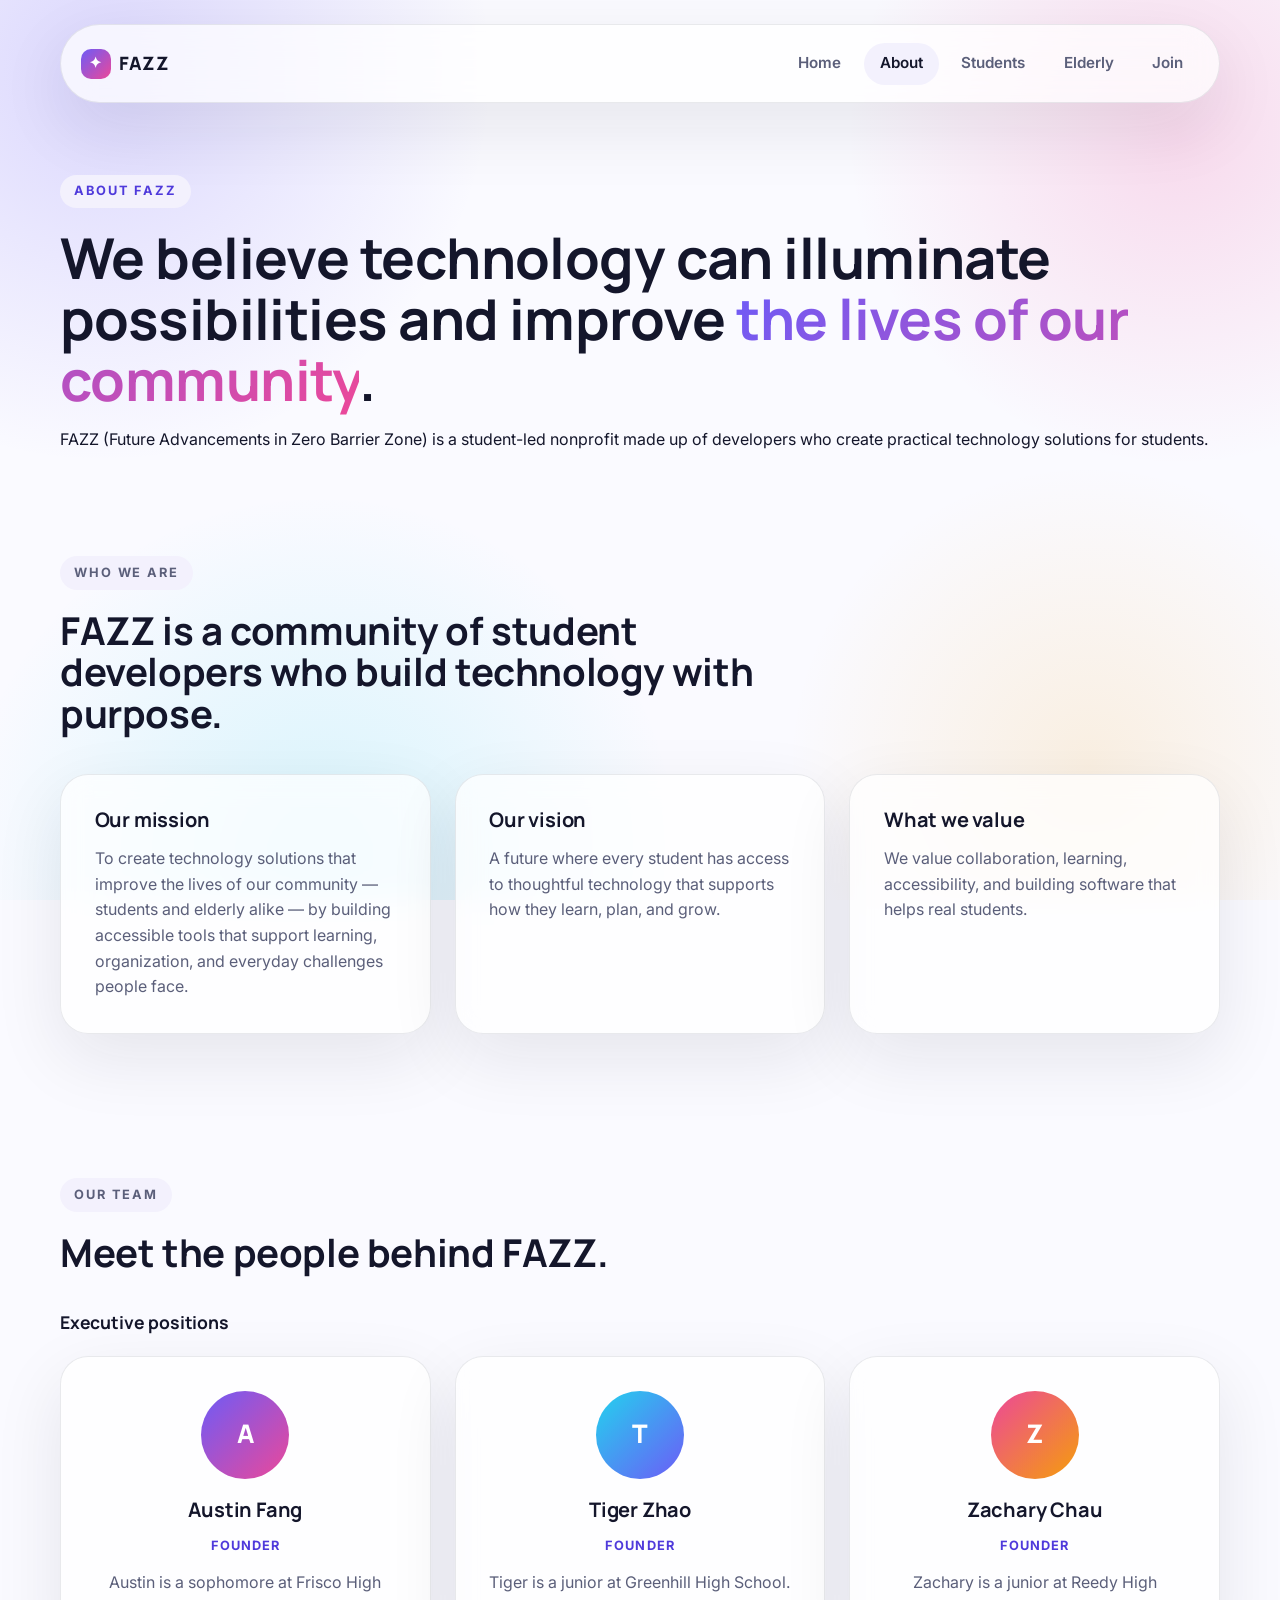
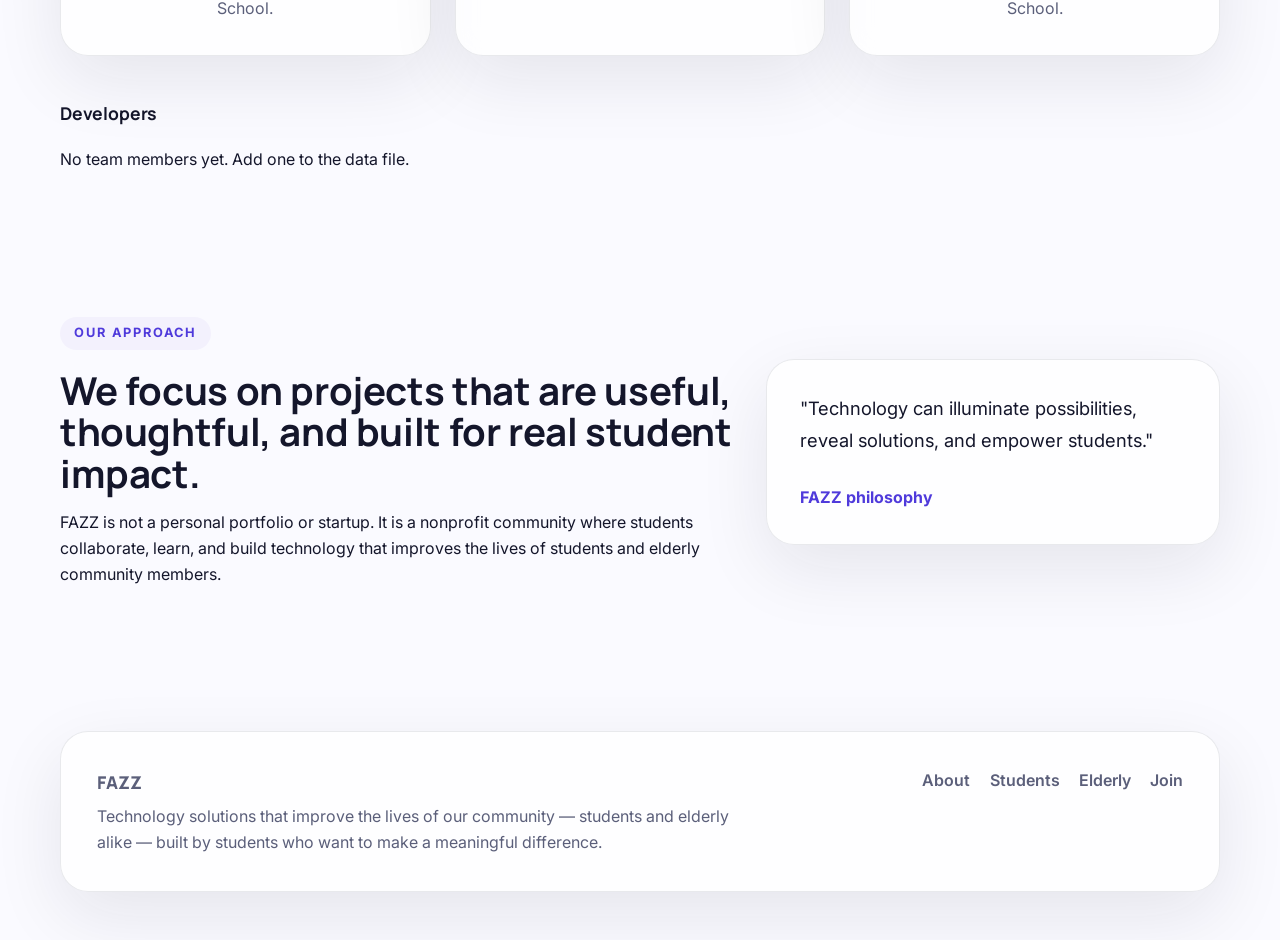
==== commit bd174f85: "Updated website mission" ====
--- a/about.html
+++ b/about.html
@@ -6,7 +6,7 @@
     <title>About FAZZ | FAZZ</title>
     <meta
       name="description"
-      content="FAZZ (Future Advancements in Zero Barrier Zone) is a student-led nonprofit building technology solutions that improve students' lives through meaningful, practical projects."
+      content="FAZZ (Future Advancements in Zero Barrier Zone) is a student-led nonprofit building technology solutions that improve the lives of our community, students and elderly alike, through meaningful, practical projects."
     />
     <link rel="preconnect" href="https://fonts.googleapis.com" />
     <link rel="preconnect" href="https://fonts.gstatic.com" crossorigin />
@@ -32,8 +32,8 @@
         <nav id="site-navigation" class="site-nav">
           <a href="index.html" class="nav-link">Home</a>
           <a href="about.html" class="nav-link active">About</a>
-          <a href="projects.html" class="nav-link">Projects</a>
-          <a href="learn.html" class="nav-link">Learn</a>
+          <a href="students.html" class="nav-link">Students</a>
+          <a href="elderly.html" class="nav-link">Elderly</a>
           <a href="join.html" class="nav-link">Join</a>
         </nav>
       </div>
@@ -43,7 +43,7 @@
       <section class="section section-subpage-hero container" data-animate>
         <div class="subpage-content">
           <p class="eyebrow">About FAZZ</p>
-          <h1>We believe technology can illuminate possibilities and improve <span class="gradient-text">students' lives</span>.</h1>
+          <h1>We believe technology can illuminate possibilities and improve <span class="gradient-text">the lives of our community</span>.</h1>
           <p>FAZZ (Future Advancements in Zero Barrier Zone) is a student-led nonprofit made up of developers who create practical technology solutions for students.</p>
         </div>
       </section>
@@ -56,7 +56,7 @@
         <div class="feature-grid">
           <article class="card">
             <h3>Our mission</h3>
-            <p>To create technology solutions that improve students' lives by building accessible tools that support learning, organization, and everyday challenges students face.</p>
+            <p>To create technology solutions that improve the lives of our community — students and elderly alike — by building accessible tools that support learning, organization, and everyday challenges people face.</p>
           </article>
           <article class="card">
             <h3>Our vision</h3>
@@ -71,10 +71,17 @@
 
       <section class="section section-alt container" data-animate>
         <div class="section-heading">
-          <p class="eyebrow">Our founders</p>
-          <h2>Meet the students who started FAZZ.</h2>
+          <p class="eyebrow">Our team</p>
+          <h2>Meet the people behind FAZZ.</h2>
         </div>
-        <div class="founder-grid" data-founders-grid></div>
+        <div class="founder-group">
+          <h3 class="founder-group-heading">Executive positions</h3>
+          <div class="founder-grid" data-founders-grid="executive"></div>
+        </div>
+        <div class="founder-group">
+          <h3 class="founder-group-heading">Developers</h3>
+          <div class="founder-grid" data-founders-grid="developer"></div>
+        </div>
       </section>
 
       <section class="section container" data-animate>
@@ -82,7 +89,7 @@
           <div>
             <p class="eyebrow">Our approach</p>
             <h2>We focus on projects that are useful, thoughtful, and built for real student impact.</h2>
-            <p>FAZZ is not a personal portfolio or startup. It is a nonprofit community where students collaborate, learn, and build technology that improves student life.</p>
+            <p>FAZZ is not a personal portfolio or startup. It is a nonprofit community where students collaborate, learn, and build technology that improves the lives of students and elderly community members.</p>
           </div>
           <div class="quote-card">
             <p>"Technology can illuminate possibilities, reveal solutions, and empower students."</p>
@@ -96,12 +103,12 @@
       <div class="container footer-inner">
         <div>
           <p class="footer-brand">FAZZ</p>
-          <p>Technology solutions that improve students' lives, built by students who want to make a meaningful difference.</p>
+          <p>Technology solutions that improve the lives of our community — students and elderly alike — built by students who want to make a meaningful difference.</p>
         </div>
         <div class="footer-links">
           <a href="about.html">About</a>
-          <a href="projects.html">Projects</a>
-          <a href="learn.html">Learn</a>
+          <a href="students.html">Students</a>
+          <a href="elderly.html">Elderly</a>
           <a href="join.html">Join</a>
         </div>
       </div>
--- a/css/style.css
+++ b/css/style.css
@@ -259,7 +259,6 @@
 .project-card li,
 .detail-list,
 .tool-template-card p,
-.learn-steps p,
 .contact-panel p,
 .form-status {
   color: var(--muted);
@@ -644,6 +643,31 @@
   object-position: center;
 }
 
+.event-meta {
+  display: flex;
+  flex-wrap: wrap;
+  gap: 0.4rem 0.9rem;
+  list-style: none;
+  padding: 0;
+  margin: 0;
+  font-weight: 600;
+  font-size: 0.85rem;
+  color: var(--primary-dark);
+}
+
+.founder-group {
+  margin-bottom: 3rem;
+}
+
+.founder-group:last-child {
+  margin-bottom: 0;
+}
+
+.founder-group-heading {
+  font-size: 1.1rem;
+  margin-bottom: 1.5rem;
+}
+
 .project-tags,
 .tech-list {
   display: flex;
@@ -786,38 +810,6 @@
 
 .footer-links a:hover {
   color: var(--text);
-}
-
-/* Learn page */
-
-.learn-steps {
-  display: grid;
-  gap: 1rem;
-}
-
-.learn-steps div {
-  display: grid;
-  grid-template-columns: auto 1fr;
-  gap: 1rem;
-  align-items: start;
-  padding: 1.4rem;
-  border-radius: var(--radius-sm);
-  background: var(--surface-glass);
-  backdrop-filter: blur(10px);
-  border: 1px solid var(--border);
-}
-
-.learn-steps strong {
-  display: inline-flex;
-  align-items: center;
-  justify-content: center;
-  width: 44px;
-  height: 44px;
-  background: var(--accent-gradient);
-  border-radius: 14px;
-  color: #fff;
-  font-size: 1rem;
-  font-family: "Manrope", sans-serif;
 }
 
 /* Form */
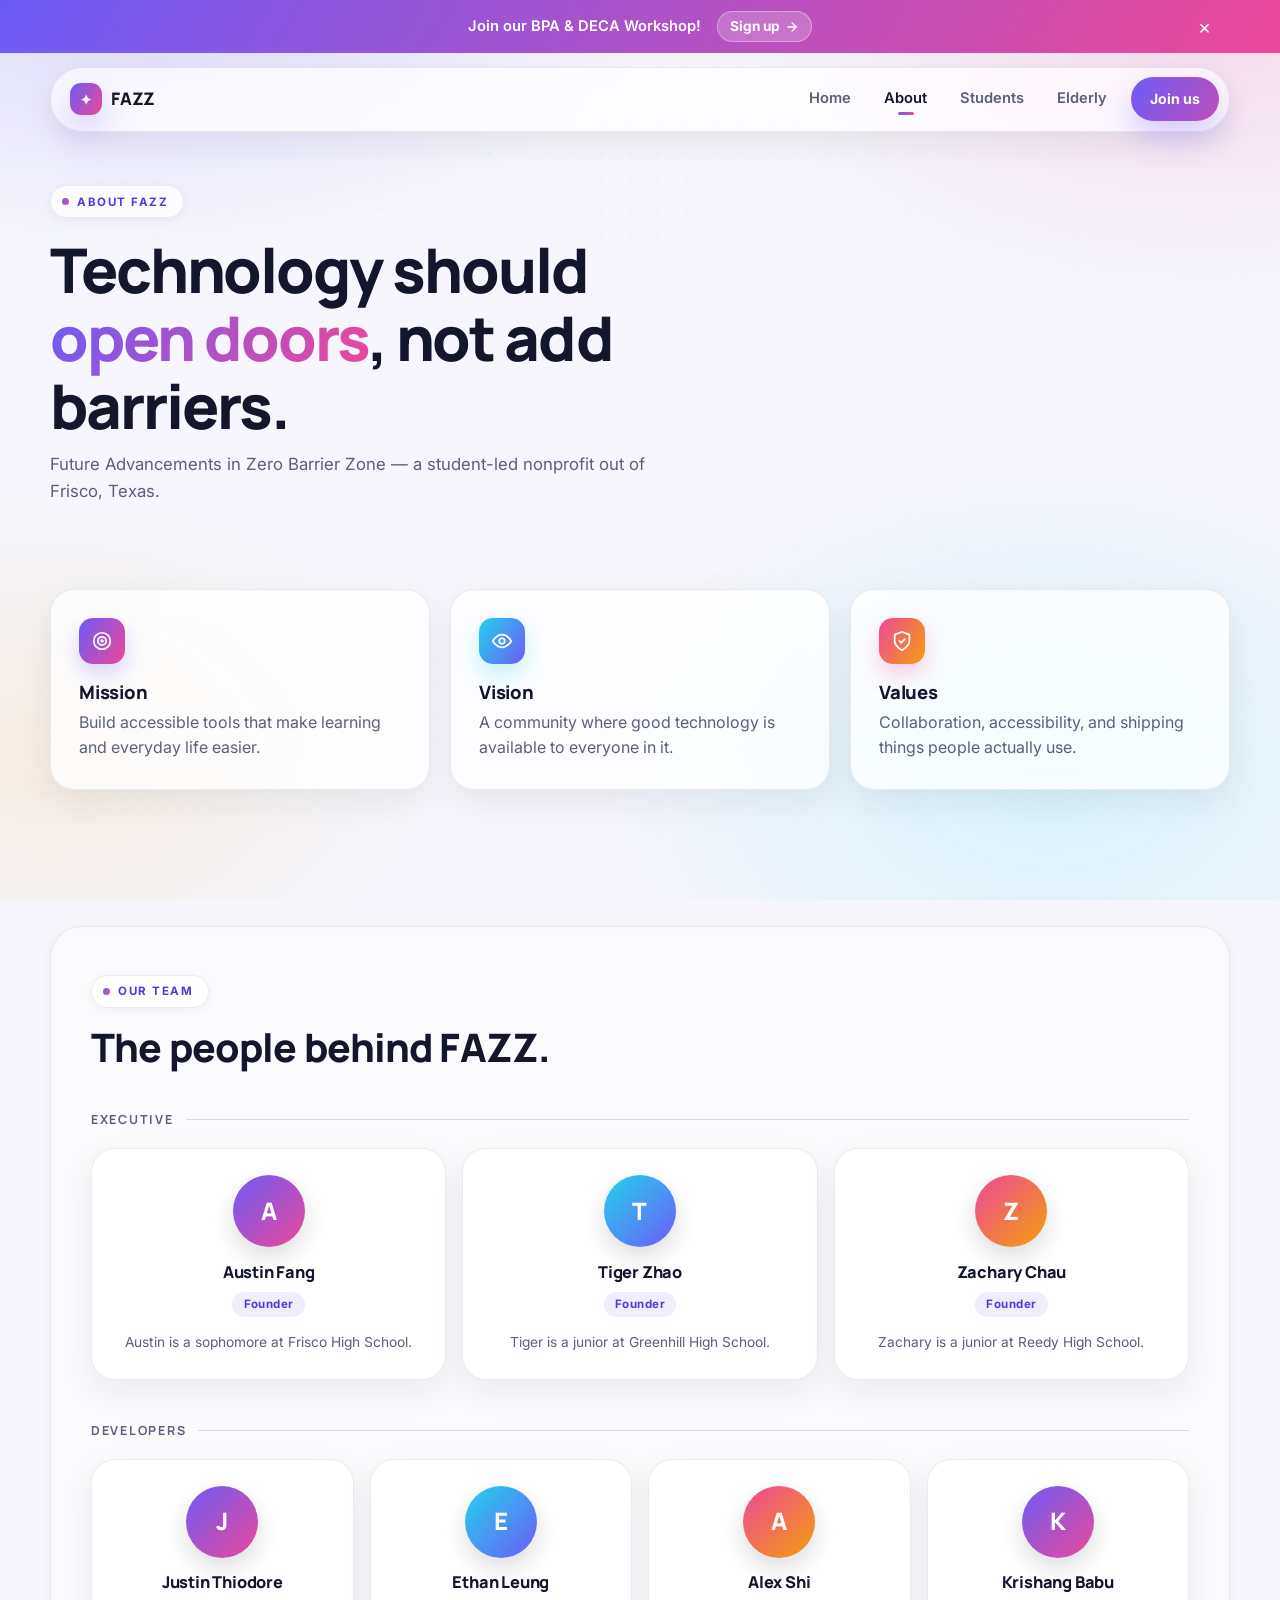
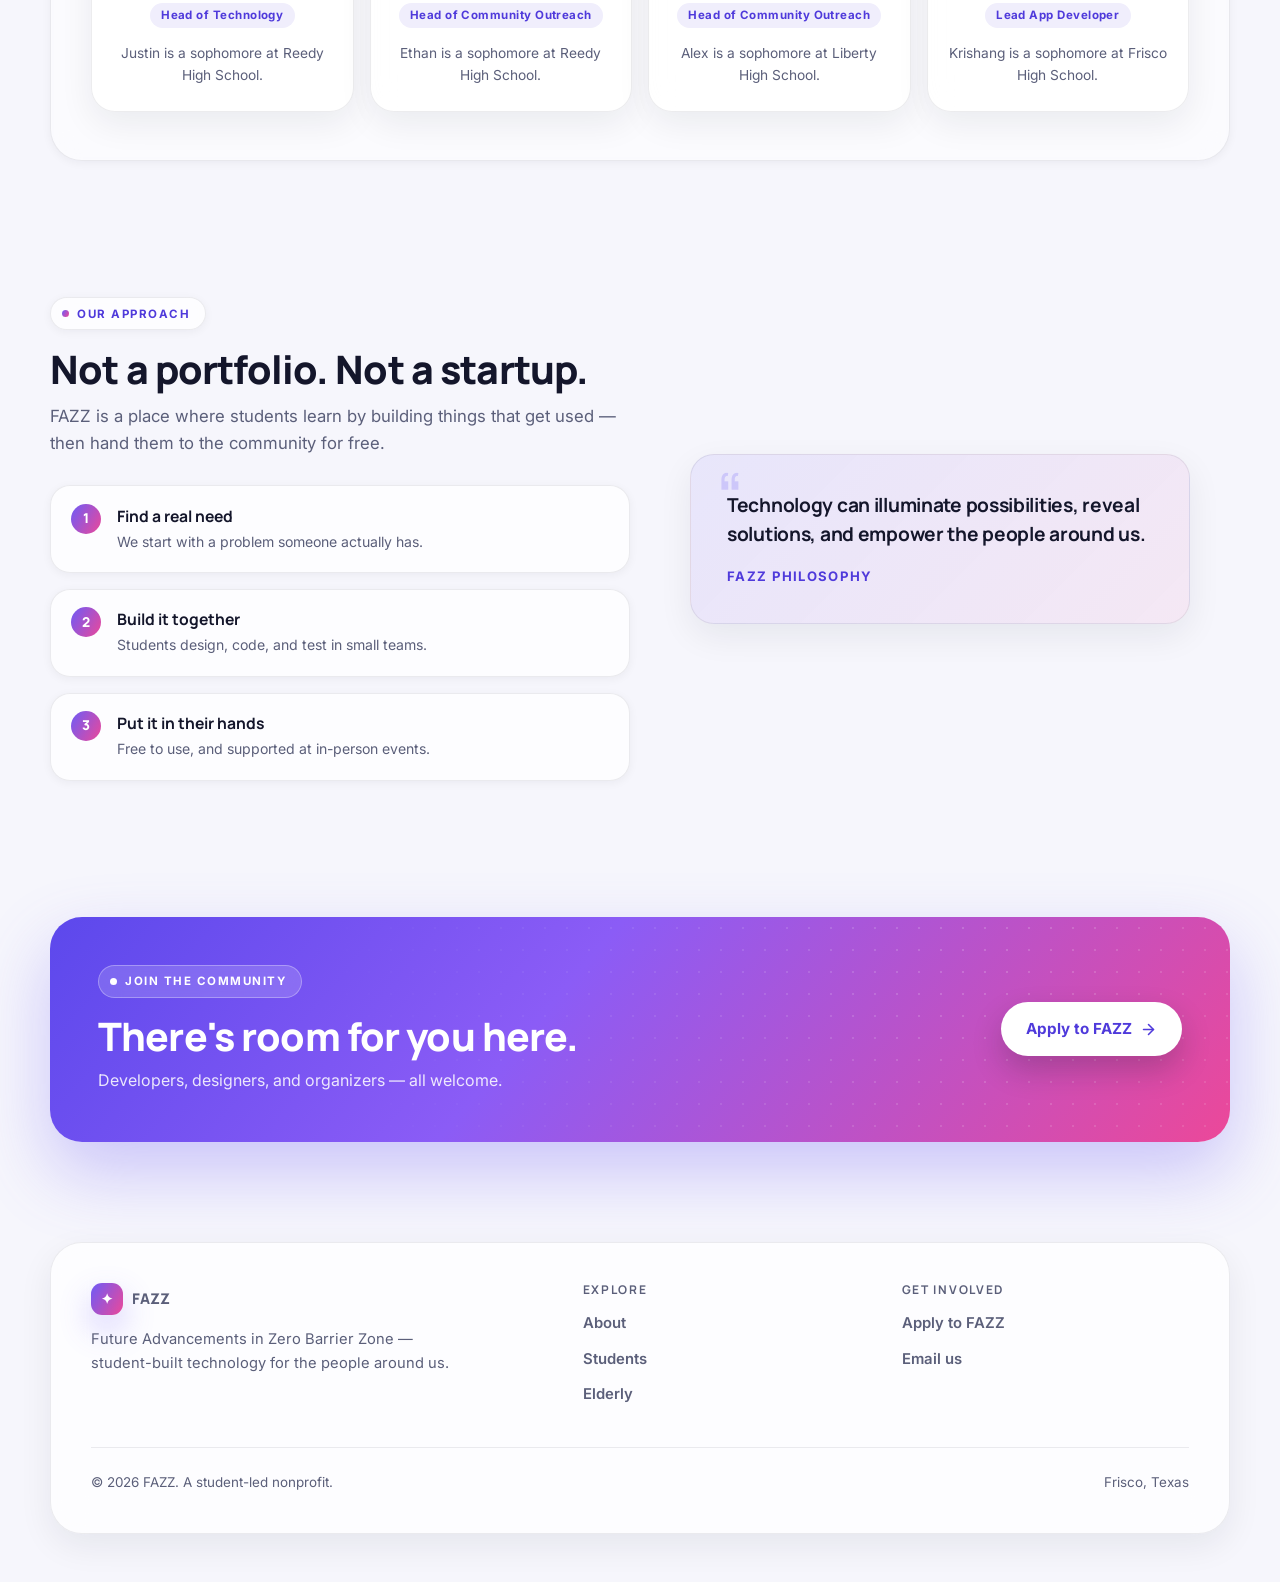
==== commit 53bd8c0f: "Redesign site UI and fix mobile nav layering Rebuild the stylesheet as a token-based design system o" ====
--- a/about.html
+++ b/about.html
@@ -8,6 +8,7 @@
       name="description"
       content="FAZZ (Future Advancements in Zero Barrier Zone) is a student-led nonprofit building technology solutions that improve the lives of our community, students and elderly alike, through meaningful, practical projects."
     />
+    <meta name="theme-color" content="#6d5bf7" />
     <link rel="preconnect" href="https://fonts.googleapis.com" />
     <link rel="preconnect" href="https://fonts.gstatic.com" crossorigin />
     <link
@@ -20,13 +21,18 @@
     <script defer src="js/script.js"></script>
   </head>
   <body>
-    <header class="page-header page-header-subpage">
+    <div id="site-banner" class="site-banner"></div>
+
+    <header class="site-header">
+      <div class="nav-scrim" data-nav-scrim></div>
       <div class="container header-inner">
-        <a class="brand" href="index.html"><span class="brand-mark">✦</span> FAZZ</a>
+        <a class="brand" href="index.html"><span class="brand-mark">✦</span>FAZZ</a>
         <button class="nav-toggle" aria-expanded="false" aria-controls="site-navigation">
-          <span class="toggle-line"></span>
-          <span class="toggle-line"></span>
-          <span class="toggle-line"></span>
+          <span class="toggle-lines">
+            <span class="toggle-line"></span>
+            <span class="toggle-line"></span>
+            <span class="toggle-line"></span>
+          </span>
           <span class="visually-hidden">Open navigation</span>
         </button>
         <nav id="site-navigation" class="site-nav">
@@ -34,66 +40,109 @@
           <a href="about.html" class="nav-link active">About</a>
           <a href="students.html" class="nav-link">Students</a>
           <a href="elderly.html" class="nav-link">Elderly</a>
-          <a href="join.html" class="nav-link">Join</a>
+          <span class="nav-cta"><a href="join.html" class="btn btn-primary btn-sm">Join us</a></span>
         </nav>
       </div>
     </header>
 
     <main>
-      <section class="section section-subpage-hero container" data-animate>
-        <div class="subpage-content">
-          <p class="eyebrow">About FAZZ</p>
-          <h1>We believe technology can illuminate possibilities and improve <span class="gradient-text">the lives of our community</span>.</h1>
-          <p>FAZZ (Future Advancements in Zero Barrier Zone) is a student-led nonprofit made up of developers who create practical technology solutions for students.</p>
+      <section class="hero-sub container" data-animate>
+        <p class="eyebrow">About FAZZ</p>
+        <h1>Technology should <span class="gradient-text">open doors</span>, not add barriers.</h1>
+        <p class="lead">Future Advancements in Zero Barrier Zone — a student-led nonprofit out of Frisco, Texas.</p>
+      </section>
+
+      <section class="section container" data-animate>
+        <div class="grid grid-3">
+          <article class="card">
+            <span class="icon-tile">
+              <svg viewBox="0 0 24 24" fill="none" stroke="currentColor" stroke-width="1.9" stroke-linecap="round" stroke-linejoin="round" aria-hidden="true"><circle cx="12" cy="12" r="9" /><circle cx="12" cy="12" r="4.5" /><circle cx="12" cy="12" r="1" /></svg>
+            </span>
+            <h3>Mission</h3>
+            <p>Build accessible tools that make learning and everyday life easier.</p>
+          </article>
+
+          <article class="card">
+            <span class="icon-tile tile-cool">
+              <svg viewBox="0 0 24 24" fill="none" stroke="currentColor" stroke-width="1.9" stroke-linecap="round" stroke-linejoin="round" aria-hidden="true"><path d="M2 12s3.5-7 10-7 10 7 10 7-3.5 7-10 7-10-7-10-7Z" /><circle cx="12" cy="12" r="3" /></svg>
+            </span>
+            <h3>Vision</h3>
+            <p>A community where good technology is available to everyone in it.</p>
+          </article>
+
+          <article class="card">
+            <span class="icon-tile tile-warm">
+              <svg viewBox="0 0 24 24" fill="none" stroke="currentColor" stroke-width="1.9" stroke-linecap="round" stroke-linejoin="round" aria-hidden="true"><path d="M12 22s8-4 8-10V5l-8-3-8 3v7c0 6 8 10 8 10Z" /><path d="m9 12 2 2 4-4" /></svg>
+            </span>
+            <h3>Values</h3>
+            <p>Collaboration, accessibility, and shipping things people actually use.</p>
+          </article>
         </div>
       </section>
 
       <section class="section container" data-animate>
-        <div class="section-heading">
-          <p class="eyebrow">Who we are</p>
-          <h2>FAZZ is a community of student developers who build technology with purpose.</h2>
-        </div>
-        <div class="feature-grid">
-          <article class="card">
-            <h3>Our mission</h3>
-            <p>To create technology solutions that improve the lives of our community — students and elderly alike — by building accessible tools that support learning, organization, and everyday challenges people face.</p>
-          </article>
-          <article class="card">
-            <h3>Our vision</h3>
-            <p>A future where every student has access to thoughtful technology that supports how they learn, plan, and grow.</p>
-          </article>
-          <article class="card">
-            <h3>What we value</h3>
-            <p>We value collaboration, learning, accessibility, and building software that helps real students.</p>
-          </article>
-        </div>
-      </section>
-
-      <section class="section section-alt container" data-animate>
-        <div class="section-heading">
-          <p class="eyebrow">Our team</p>
-          <h2>Meet the people behind FAZZ.</h2>
-        </div>
-        <div class="founder-group">
-          <h3 class="founder-group-heading">Executive positions</h3>
-          <div class="founder-grid" data-founders-grid="executive"></div>
-        </div>
-        <div class="founder-group">
-          <h3 class="founder-group-heading">Developers</h3>
-          <div class="founder-grid" data-founders-grid="developer"></div>
+        <div class="panel">
+          <div class="section-head">
+            <p class="eyebrow">Our team</p>
+            <h2>The people behind FAZZ.</h2>
+          </div>
+          <div class="founder-group">
+            <h3 class="founder-group-heading">Executive</h3>
+            <div class="founder-grid" data-founders-grid="executive"></div>
+          </div>
+          <div class="founder-group">
+            <h3 class="founder-group-heading">Developers</h3>
+            <div class="founder-grid" data-founders-grid="developer"></div>
+          </div>
         </div>
       </section>
 
       <section class="section container" data-animate>
-        <div class="split-grid">
+        <div class="grid grid-2">
           <div>
             <p class="eyebrow">Our approach</p>
-            <h2>We focus on projects that are useful, thoughtful, and built for real student impact.</h2>
-            <p>FAZZ is not a personal portfolio or startup. It is a nonprofit community where students collaborate, learn, and build technology that improves the lives of students and elderly community members.</p>
+            <h2>Not a portfolio. Not a startup.</h2>
+            <p class="lead">FAZZ is a place where students learn by building things that get used — then hand them to the community for free.</p>
+            <ul class="steps" style="margin-top: 1.75rem">
+              <li class="step">
+                <div>
+                  <strong>Find a real need</strong>
+                  <span>We start with a problem someone actually has.</span>
+                </div>
+              </li>
+              <li class="step">
+                <div>
+                  <strong>Build it together</strong>
+                  <span>Students design, code, and test in small teams.</span>
+                </div>
+              </li>
+              <li class="step">
+                <div>
+                  <strong>Put it in their hands</strong>
+                  <span>Free to use, and supported at in-person events.</span>
+                </div>
+              </li>
+            </ul>
           </div>
-          <div class="quote-card">
-            <p>"Technology can illuminate possibilities, reveal solutions, and empower students."</p>
-            <span>FAZZ philosophy</span>
+          <blockquote class="quote-card">
+            <p>Technology can illuminate possibilities, reveal solutions, and empower the people around us.</p>
+            <cite>FAZZ philosophy</cite>
+          </blockquote>
+        </div>
+      </section>
+
+      <section class="section container" data-animate>
+        <div class="callout">
+          <div>
+            <p class="eyebrow">Join the community</p>
+            <h2>There's room for you here.</h2>
+            <p>Developers, designers, and organizers — all welcome.</p>
+          </div>
+          <div class="callout-actions">
+            <a href="join.html" class="btn btn-primary">
+              Apply to FAZZ
+              <svg viewBox="0 0 24 24" fill="none" stroke="currentColor" stroke-width="2.2" stroke-linecap="round" stroke-linejoin="round" aria-hidden="true"><path d="M5 12h14" /><path d="m12 5 7 7-7 7" /></svg>
+            </a>
           </div>
         </div>
       </section>
@@ -101,15 +150,28 @@
 
     <footer class="footer">
       <div class="container footer-inner">
-        <div>
-          <p class="footer-brand">FAZZ</p>
-          <p>Technology solutions that improve the lives of our community — students and elderly alike — built by students who want to make a meaningful difference.</p>
+        <div class="footer-brand-col">
+          <p class="footer-brand"><span class="brand-mark">✦</span>FAZZ</p>
+          <p>Future Advancements in Zero Barrier Zone — student-built technology for the people around us.</p>
         </div>
-        <div class="footer-links">
-          <a href="about.html">About</a>
-          <a href="students.html">Students</a>
-          <a href="elderly.html">Elderly</a>
-          <a href="join.html">Join</a>
+        <div class="footer-col">
+          <h4>Explore</h4>
+          <ul>
+            <li><a href="about.html">About</a></li>
+            <li><a href="students.html">Students</a></li>
+            <li><a href="elderly.html">Elderly</a></li>
+          </ul>
+        </div>
+        <div class="footer-col">
+          <h4>Get involved</h4>
+          <ul>
+            <li><a href="join.html">Apply to FAZZ</a></li>
+            <li><a href="mailto:project.Lumina.edu@gmail.com">Email us</a></li>
+          </ul>
+        </div>
+        <div class="footer-bottom">
+          <span>© <span data-year>2026</span> FAZZ. A student-led nonprofit.</span>
+          <span>Frisco, Texas</span>
         </div>
       </div>
     </footer>
--- a/css/style.css
+++ b/css/style.css
@@ -1,53 +1,105 @@
+/* =========================================================
+   FAZZ — design system
+   ========================================================= */
+
 :root {
   color-scheme: light;
-  --bg: #fafaff;
-  --surface: #ffffff;
-  --surface-glass: rgba(255, 255, 255, 0.72);
-  --surface-soft: #f3f1fd;
-  --text: #14162b;
-  --muted: #5b5f7a;
-  --primary: #6d5bf7;
-  --primary-dark: #4f3adb;
+
+  /* Brand palette */
+  --violet: #6d5bf7;
+  --violet-dark: #4f3adb;
   --pink: #ec4899;
   --cyan: #22d3ee;
   --amber: #f59e0b;
-  --accent-gradient: linear-gradient(135deg, var(--primary), var(--pink));
-  --border: rgba(20, 22, 43, 0.09);
-  --shadow: 0 24px 70px rgba(20, 22, 43, 0.09);
-  --shadow-glow: 0 20px 50px rgba(109, 91, 247, 0.22);
-  --radius: 28px;
-  --radius-sm: 18px;
-}
-
-* {
+
+  /* Neutrals */
+  --bg: #f6f6fc;
+  --surface: #ffffff;
+  --glass: rgba(255, 255, 255, 0.78);
+  --glass-soft: rgba(255, 255, 255, 0.5);
+  --soft: #f0eefc;
+  --ink: #14162b;
+  --muted: #5b5f7a;
+  --line: rgba(20, 22, 43, 0.08);
+  --line-strong: rgba(20, 22, 43, 0.14);
+
+  /* Gradients */
+  --grad: linear-gradient(120deg, var(--violet), var(--pink));
+  --grad-cool: linear-gradient(120deg, var(--cyan), var(--violet));
+  --grad-warm: linear-gradient(120deg, var(--pink), var(--amber));
+
+  /* Elevation */
+  --sh-sm: 0 2px 10px rgba(20, 22, 43, 0.05);
+  --sh-md: 0 12px 34px rgba(20, 22, 43, 0.07);
+  --sh-lg: 0 28px 64px rgba(20, 22, 43, 0.11);
+  --sh-glow: 0 14px 32px rgba(109, 91, 247, 0.3);
+
+  /* Shape */
+  --r-2xl: 32px;
+  --r-xl: 24px;
+  --r-lg: 20px;
+  --r-md: 14px;
+  --r-sm: 10px;
+  --pill: 999px;
+
+  /* Layering — every z-index in the site comes from here */
+  --z-base: 1;
+  --z-raised: 2;
+  --z-nav-panel: 5;
+  --z-banner: 800;
+  --z-header: 900;
+}
+
+*,
+*::before,
+*::after {
   box-sizing: border-box;
 }
 
 html {
+  /* `clip` (not `hidden`) so the sticky header is not trapped in a scroll container */
+  overflow-x: clip;
   scroll-behavior: smooth;
+  scroll-padding-top: 6rem;
 }
 
 body {
   margin: 0;
-  font-family: "Inter", sans-serif;
+  overflow-x: clip;
+  font-family: "Inter", system-ui, -apple-system, sans-serif;
   background: var(--bg);
-  color: var(--text);
+  color: var(--ink);
   line-height: 1.6;
-  position: relative;
-  overflow-x: hidden;
-}
-
-body::before {
+  -webkit-font-smoothing: antialiased;
+  text-rendering: optimizeLegibility;
+}
+
+/* Ambient background: aurora wash + faint dot grid */
+
+body::before,
+body::after {
   content: "";
   position: fixed;
   inset: 0;
+  pointer-events: none;
+}
+
+body::before {
+  z-index: -2;
+  background:
+    radial-gradient(900px 520px at 10% -8%, rgba(109, 91, 247, 0.22), transparent 62%),
+    radial-gradient(760px 460px at 94% 2%, rgba(236, 72, 153, 0.16), transparent 60%),
+    radial-gradient(720px 500px at 82% 86%, rgba(34, 211, 238, 0.14), transparent 62%),
+    radial-gradient(620px 420px at 4% 84%, rgba(245, 158, 11, 0.11), transparent 60%);
+}
+
+body::after {
   z-index: -1;
-  background:
-    radial-gradient(650px circle at 8% 8%, rgba(109, 91, 247, 0.22), transparent 60%),
-    radial-gradient(550px circle at 92% 15%, rgba(236, 72, 153, 0.18), transparent 60%),
-    radial-gradient(600px circle at 25% 95%, rgba(34, 211, 238, 0.16), transparent 60%),
-    radial-gradient(500px circle at 85% 85%, rgba(245, 158, 11, 0.12), transparent 60%),
-    var(--bg);
+  opacity: 0.34;
+  background-image: radial-gradient(rgba(20, 22, 43, 0.16) 1px, transparent 1px);
+  background-size: 28px 28px;
+  -webkit-mask-image: radial-gradient(circle at 50% 22%, #000, transparent 72%);
+  mask-image: radial-gradient(circle at 50% 22%, #000, transparent 72%);
 }
 
 img {
@@ -67,9 +119,15 @@
   font: inherit;
 }
 
+ul {
+  list-style: none;
+  padding: 0;
+  margin: 0;
+}
+
 .container {
-  width: min(1160px, calc(100% - 2rem));
-  margin: 0 auto;
+  width: min(1180px, calc(100% - 2.5rem));
+  margin-inline: auto;
 }
 
 .visually-hidden {
@@ -84,379 +142,642 @@
   border: 0;
 }
 
-/* Header / nav */
-
-.header-inner {
-  display: flex;
-  align-items: center;
-  justify-content: space-between;
-  gap: 1rem;
-  padding: 1.1rem 1.25rem;
-  margin-top: 1rem;
-  background: var(--surface-glass);
-  backdrop-filter: blur(16px);
-  -webkit-backdrop-filter: blur(16px);
-  border: 1px solid var(--border);
-  border-radius: 999px;
-  box-shadow: var(--shadow);
-}
-
-.brand {
-  display: inline-flex;
-  align-items: center;
-  gap: 0.5rem;
+/* =========================================================
+   Typography
+   ========================================================= */
+
+h1,
+h2,
+h3,
+h4 {
+  margin: 0 0 0.75rem;
   font-family: "Manrope", "Inter", sans-serif;
+  font-weight: 800;
+  line-height: 1.1;
+  letter-spacing: -0.022em;
+}
+
+h1 {
+  font-size: clamp(2.35rem, 5.2vw, 3.85rem);
+  letter-spacing: -0.032em;
+}
+
+h2 {
+  font-size: clamp(1.7rem, 3.1vw, 2.45rem);
+}
+
+h3 {
   font-size: 1.15rem;
-  font-weight: 800;
-  letter-spacing: 0.01em;
-}
-
-.brand-mark {
-  display: inline-grid;
-  place-items: center;
-  width: 30px;
-  height: 30px;
-  border-radius: 10px;
-  background: var(--accent-gradient);
-  color: #fff;
-  font-size: 0.95rem;
-}
-
-.site-nav {
-  display: flex;
-  align-items: center;
-  gap: 0.4rem;
-}
-
-.nav-link {
+  letter-spacing: -0.012em;
+}
+
+p {
+  margin: 0;
+}
+
+.gradient-text {
+  background: var(--grad);
+  -webkit-background-clip: text;
+  background-clip: text;
+  color: transparent;
+}
+
+.lead {
+  font-size: 1.05rem;
   color: var(--muted);
-  font-weight: 600;
-  font-size: 0.95rem;
-  padding: 0.55rem 1rem;
-  border-radius: 999px;
-  transition: color 180ms ease, background-color 180ms ease;
-}
-
-.nav-link:hover {
-  color: var(--text);
-  background: var(--surface-soft);
-}
-
-.nav-link.active {
-  color: var(--text);
-  background: var(--surface-soft);
-}
-
-.nav-toggle {
-  display: none;
-  border: none;
-  background: transparent;
-  width: 42px;
-  height: 42px;
-  padding: 0;
-  cursor: pointer;
-}
-
-.toggle-line {
-  display: block;
-  width: 100%;
-  height: 3px;
-  background: var(--text);
-  border-radius: 999px;
-  margin: 6px 0;
-}
-
-.page-header {
-  padding-top: 0.5rem;
-}
-
-.page-header-subpage {
-  padding-bottom: 0;
-}
-
-.hero-grid,
-.split-grid,
-.feature-grid,
-.project-grid,
-.impact-grid,
-.callout-actions,
-.contact-grid,
-.stat-grid,
-.founder-grid,
-.footer-inner {
-  display: grid;
-  gap: 1.5rem;
-}
-
-.hero-grid {
-  grid-template-columns: 1.1fr 0.9fr;
-  align-items: center;
-  gap: 2.5rem;
-  padding: 4rem 0 5rem;
-}
-
-.hero-copy {
-  max-width: 680px;
+  max-width: 56ch;
+}
+
+.muted {
+  color: var(--muted);
 }
 
 .eyebrow {
   display: inline-flex;
   align-items: center;
   gap: 0.5rem;
-  margin: 0 0 1.25rem;
-  font-size: 0.8rem;
+  margin: 0 0 1.1rem;
+  padding: 0.4rem 0.9rem 0.4rem 0.7rem;
+  font-size: 0.72rem;
   font-weight: 700;
-  letter-spacing: 0.14em;
+  letter-spacing: 0.13em;
   text-transform: uppercase;
-  color: var(--primary-dark);
-  background: var(--surface-soft);
-  padding: 0.4rem 0.9rem;
-  border-radius: 999px;
-}
-
-h1,
-h2,
-h3,
-h4 {
-  margin: 0 0 1rem;
-  line-height: 1.08;
-  font-family: "Manrope", "Inter", sans-serif;
-  letter-spacing: -0.01em;
-}
-
-h1 {
-  font-size: clamp(2.6rem, 4.4vw, 4.4rem);
-}
-
-h1 .gradient-text,
-.gradient-text {
-  background: var(--accent-gradient);
-  -webkit-background-clip: text;
-  background-clip: text;
-  color: transparent;
-}
-
-h2 {
-  font-size: clamp(1.9rem, 3vw, 2.7rem);
-}
-
-h3 {
-  font-size: 1.25rem;
-}
-
-p {
-  margin: 0;
-}
-
-.hero-text,
-.hero-description,
-.section-heading p,
-.card p,
-.mini-card p,
-.quote-card p,
-.footer p,
-.project-card p,
-.project-card li,
-.detail-list,
-.tool-template-card p,
-.contact-panel p,
-.form-status {
-  color: var(--muted);
-}
-
-.hero-text {
-  font-size: 1.2rem;
-  font-weight: 600;
-  color: var(--text);
-  margin-bottom: 0.6rem;
-}
-
-.hero-description {
-  font-size: 1.05rem;
-  max-width: 560px;
-}
-
-.hero-actions {
-  display: flex;
-  flex-wrap: wrap;
-  gap: 1rem;
-  margin-top: 1.9rem;
-}
+  color: var(--violet-dark);
+  background: var(--glass);
+  border: 1px solid var(--line);
+  border-radius: var(--pill);
+  box-shadow: var(--sh-sm);
+  backdrop-filter: blur(10px);
+  -webkit-backdrop-filter: blur(10px);
+}
+
+.eyebrow::before {
+  content: "";
+  width: 7px;
+  height: 7px;
+  border-radius: 50%;
+  background: var(--grad);
+  flex: none;
+}
+
+/* =========================================================
+   Buttons
+   ========================================================= */
 
 .btn {
   display: inline-flex;
   align-items: center;
   justify-content: center;
-  padding: 0.95rem 1.6rem;
-  border-radius: 999px;
-  border: none;
+  gap: 0.5rem;
+  padding: 0.85rem 1.5rem;
+  border: 1px solid transparent;
+  border-radius: var(--pill);
   cursor: pointer;
   font-weight: 700;
-  font-size: 0.98rem;
-  transition: transform 200ms ease, box-shadow 200ms ease, background-color 200ms ease;
+  font-size: 0.95rem;
+  white-space: nowrap;
+  transition: transform 0.22s cubic-bezier(0.2, 0.7, 0.3, 1), box-shadow 0.22s ease,
+    background-color 0.22s ease, border-color 0.22s ease;
+}
+
+.btn svg {
+  width: 17px;
+  height: 17px;
+  flex: none;
 }
 
 .btn:hover {
   transform: translateY(-2px);
 }
 
+.btn:active {
+  transform: translateY(0);
+}
+
 .btn-primary {
-  background: var(--accent-gradient);
+  background: var(--grad);
+  background-size: 160% 160%;
   color: #fff;
-  box-shadow: var(--shadow-glow);
+  box-shadow: var(--sh-glow);
 }
 
 .btn-primary:hover {
-  box-shadow: 0 26px 60px rgba(109, 91, 247, 0.32);
+  background-position: 100% 0;
+  box-shadow: 0 20px 44px rgba(109, 91, 247, 0.38);
 }
 
 .btn-secondary {
-  background: var(--surface-glass);
+  background: var(--glass);
+  border-color: var(--line-strong);
+  color: var(--ink);
   backdrop-filter: blur(10px);
-  color: var(--text);
-  border: 1px solid var(--border);
+  -webkit-backdrop-filter: blur(10px);
+  box-shadow: var(--sh-sm);
 }
 
 .btn-secondary:hover {
   background: var(--surface);
-  box-shadow: var(--shadow);
-}
+  box-shadow: var(--sh-md);
+}
+
+.btn-sm {
+  padding: 0.6rem 1.15rem;
+  font-size: 0.88rem;
+}
+
+/* Text link with a sliding arrow */
+
+.link-arrow {
+  display: inline-flex;
+  align-items: center;
+  gap: 0.4rem;
+  font-weight: 700;
+  font-size: 0.92rem;
+  color: var(--violet-dark);
+}
+
+.link-arrow svg {
+  width: 16px;
+  height: 16px;
+  transition: transform 0.22s ease;
+}
+
+.link-arrow:hover svg {
+  transform: translateX(4px);
+}
+
+/* =========================================================
+   Announcement banner
+   ========================================================= */
+
+.site-banner {
+  display: none;
+}
+
+.site-banner.is-visible {
+  display: block;
+  position: relative;
+  z-index: var(--z-banner);
+  background: var(--grad);
+  color: #fff;
+}
+
+.site-banner-inner {
+  position: relative;
+  display: flex;
+  align-items: center;
+  justify-content: center;
+  flex-wrap: wrap;
+  gap: 0.3rem 1rem;
+  padding: 0.7rem 3rem;
+  text-align: center;
+}
+
+.site-banner-text {
+  margin: 0;
+  font-weight: 600;
+  font-size: 0.92rem;
+}
+
+.site-banner-link {
+  display: inline-flex;
+  align-items: center;
+  gap: 0.35rem;
+  padding: 0.22rem 0.75rem;
+  font-weight: 700;
+  font-size: 0.85rem;
+  white-space: nowrap;
+  color: #fff;
+  background: rgba(255, 255, 255, 0.2);
+  border: 1px solid rgba(255, 255, 255, 0.35);
+  border-radius: var(--pill);
+  transition: background-color 0.2s ease;
+}
+
+.site-banner-link:hover {
+  background: rgba(255, 255, 255, 0.32);
+}
+
+.site-banner-link svg {
+  width: 14px;
+  height: 14px;
+}
+
+.site-banner-close {
+  position: absolute;
+  right: 0.75rem;
+  top: 50%;
+  transform: translateY(-50%);
+  display: grid;
+  place-items: center;
+  width: 28px;
+  height: 28px;
+  background: transparent;
+  border: none;
+  border-radius: 50%;
+  color: #fff;
+  font-size: 1.25rem;
+  line-height: 1;
+  cursor: pointer;
+  transition: background-color 0.2s ease;
+}
+
+.site-banner-close:hover {
+  background: rgba(255, 255, 255, 0.22);
+}
+
+/* =========================================================
+   Header / navigation
+   ========================================================= */
+
+.site-header {
+  position: sticky;
+  top: 0;
+  z-index: var(--z-header);
+  padding: 0.85rem 0;
+}
+
+.header-inner {
+  position: relative;
+  display: flex;
+  align-items: center;
+  gap: 1rem;
+  padding: 0.6rem 0.6rem 0.6rem 1.2rem;
+  background: rgba(255, 255, 255, 0.72);
+  backdrop-filter: blur(18px) saturate(160%);
+  -webkit-backdrop-filter: blur(18px) saturate(160%);
+  border: 1px solid var(--line);
+  border-radius: var(--pill);
+  box-shadow: var(--sh-md);
+  transition: box-shadow 0.25s ease, background-color 0.25s ease;
+}
+
+.site-header.is-stuck .header-inner {
+  background: rgba(255, 255, 255, 0.9);
+  box-shadow: var(--sh-lg);
+}
+
+.brand {
+  display: inline-flex;
+  align-items: center;
+  gap: 0.55rem;
+  margin-right: auto;
+  font-family: "Manrope", "Inter", sans-serif;
+  font-size: 1.08rem;
+  font-weight: 800;
+  letter-spacing: -0.01em;
+}
+
+.brand-mark {
+  display: inline-grid;
+  place-items: center;
+  width: 32px;
+  height: 32px;
+  border-radius: 11px;
+  background: var(--grad);
+  color: #fff;
+  font-size: 0.9rem;
+  box-shadow: var(--sh-glow);
+}
+
+.site-nav {
+  display: flex;
+  align-items: center;
+  gap: 0.15rem;
+}
+
+.nav-link {
+  position: relative;
+  color: var(--muted);
+  font-weight: 600;
+  font-size: 0.92rem;
+  padding: 0.55rem 0.95rem;
+  border-radius: var(--pill);
+  transition: color 0.2s ease, background-color 0.2s ease;
+}
+
+.nav-link:hover {
+  color: var(--ink);
+  background: var(--soft);
+}
+
+.nav-link.active {
+  color: var(--ink);
+}
+
+.nav-link.active::after {
+  content: "";
+  position: absolute;
+  left: 50%;
+  bottom: 0.28rem;
+  transform: translateX(-50%);
+  width: 16px;
+  height: 3px;
+  border-radius: var(--pill);
+  background: var(--grad);
+}
+
+.nav-cta {
+  margin-left: 0.4rem;
+}
+
+/* Dims the page behind the open mobile menu. Lives inside .site-header so it
+   inherits that stacking context: above the page, below the header pill. */
+.nav-scrim {
+  display: none;
+}
+
+.nav-toggle {
+  display: none;
+  place-items: center;
+  width: 42px;
+  height: 42px;
+  padding: 0;
+  border: 1px solid var(--line);
+  border-radius: 50%;
+  background: var(--surface);
+  cursor: pointer;
+}
+
+.toggle-lines {
+  display: grid;
+  gap: 4px;
+  width: 18px;
+}
+
+.toggle-line {
+  display: block;
+  width: 100%;
+  height: 2px;
+  background: var(--ink);
+  border-radius: var(--pill);
+  transition: transform 0.28s cubic-bezier(0.2, 0.7, 0.3, 1), opacity 0.2s ease;
+}
+
+.nav-toggle[aria-expanded="true"] .toggle-line:nth-child(1) {
+  transform: translateY(6px) rotate(45deg);
+}
+
+.nav-toggle[aria-expanded="true"] .toggle-line:nth-child(2) {
+  opacity: 0;
+}
+
+.nav-toggle[aria-expanded="true"] .toggle-line:nth-child(3) {
+  transform: translateY(-6px) rotate(-45deg);
+}
+
+/* =========================================================
+   Layout primitives
+   ========================================================= */
 
 .section {
-  padding: 4.5rem 0;
-}
-
-.section-alt {
-  position: relative;
-}
-
-.section-subpage-hero {
-  padding: 4.5rem 0 2rem;
-}
-
-.section-heading {
-  max-width: 760px;
-  margin-bottom: 2.5rem;
-}
-
-.feature-grid,
-.project-grid,
-.impact-grid {
+  padding: 4.25rem 0;
+}
+
+.section-sm {
+  padding: 2rem 0;
+}
+
+.section-head {
+  max-width: 660px;
+  margin-bottom: 2.75rem;
+}
+
+.section-head h2 {
+  margin-bottom: 0.85rem;
+}
+
+.grid {
+  display: grid;
+  gap: 1.25rem;
+}
+
+.grid-2 {
+  grid-template-columns: repeat(2, minmax(0, 1fr));
+}
+
+.grid-3 {
   grid-template-columns: repeat(3, minmax(0, 1fr));
 }
 
-.card,
-.quote-card,
-.project-card,
-.mini-card,
-.tool-template-card,
-.contact-panel,
-.contact-form,
-.hero-visual-card,
-.callout {
-  background: var(--surface-glass);
+/* Frosted panel that groups a whole section */
+
+.panel {
+  padding: 3rem 2.5rem;
+  background: var(--glass-soft);
+  border: 1px solid var(--line);
+  border-radius: var(--r-2xl);
+  box-shadow: var(--sh-sm);
   backdrop-filter: blur(14px);
   -webkit-backdrop-filter: blur(14px);
-  border: 1px solid var(--border);
-  border-radius: var(--radius);
-  box-shadow: var(--shadow);
-  transition: transform 220ms ease, box-shadow 220ms ease;
-}
-
-.card,
-.quote-card,
-.project-card,
-.mini-card,
-.tool-template-card,
-.contact-panel,
-.contact-form,
-.hero-visual-card,
-.callout {
-  padding: 2.1rem;
-}
-
-.card:hover,
-.project-card:hover {
-  transform: translateY(-4px);
-  box-shadow: var(--shadow-glow);
-}
+}
+
+/* =========================================================
+   Cards
+   ========================================================= */
 
 .card {
   position: relative;
+  padding: 1.75rem;
+  background: var(--glass);
+  border: 1px solid var(--line);
+  border-radius: var(--r-xl);
+  box-shadow: var(--sh-md);
+  backdrop-filter: blur(16px) saturate(140%);
+  -webkit-backdrop-filter: blur(16px) saturate(140%);
   overflow: hidden;
+  transition: transform 0.25s cubic-bezier(0.2, 0.7, 0.3, 1), box-shadow 0.25s ease,
+    border-color 0.25s ease;
 }
 
 .card::before {
   content: "";
   position: absolute;
-  top: 0;
-  left: 2.1rem;
-  right: 2.1rem;
-  height: 4px;
-  border-radius: 0 0 8px 8px;
-  background: var(--accent-gradient);
+  inset: 0 0 auto;
+  height: 3px;
+  background: var(--grad);
   opacity: 0;
-  transition: opacity 220ms ease;
+  transition: opacity 0.25s ease;
+}
+
+.card:hover {
+  transform: translateY(-5px);
+  border-color: var(--line-strong);
+  box-shadow: var(--sh-lg);
 }
 
 .card:hover::before {
   opacity: 1;
 }
 
-.hero-visual-card {
-  display: flex;
-  justify-content: center;
+.card h3 {
+  margin-bottom: 0.45rem;
+}
+
+.card p {
+  color: var(--muted);
+}
+
+.card-static:hover {
+  transform: none;
+  box-shadow: var(--sh-md);
+}
+
+.card-static::before {
+  display: none;
+}
+
+/* Icon tiles */
+
+.icon-tile {
+  display: grid;
+  place-items: center;
+  width: 46px;
+  height: 46px;
+  margin-bottom: 1.15rem;
+  border-radius: var(--r-md);
+  color: #fff;
+  background: var(--grad);
+  box-shadow: 0 10px 22px rgba(109, 91, 247, 0.26);
+}
+
+.icon-tile svg {
+  width: 22px;
+  height: 22px;
+}
+
+.tile-cool {
+  background: var(--grad-cool);
+  box-shadow: 0 10px 22px rgba(34, 211, 238, 0.28);
+}
+
+.tile-warm {
+  background: var(--grad-warm);
+  box-shadow: 0 10px 22px rgba(236, 72, 153, 0.26);
+}
+
+/* Chip rows */
+
+.chips {
+  display: flex;
+  flex-wrap: wrap;
+  gap: 0.45rem;
+  margin-top: 1.1rem;
+}
+
+.chips li {
+  padding: 0.3rem 0.7rem;
+  font-size: 0.78rem;
+  font-weight: 600;
+  color: var(--violet-dark);
+  background: var(--soft);
+  border-radius: var(--pill);
+}
+
+/* =========================================================
+   Hero
+   ========================================================= */
+
+.hero {
+  padding: 2.75rem 0 3.25rem;
+}
+
+.hero-grid {
+  display: grid;
+  grid-template-columns: 1.05fr 0.95fr;
   align-items: center;
-  min-height: 420px;
-  padding: 2.5rem;
-}
-
-.hero-visual-card img {
-  width: 100%;
-  height: auto;
-}
-
-/* App preview mock inside hero visual */
-
-.app-mock {
-  width: 100%;
-  max-width: 380px;
-  background: var(--surface);
-  border-radius: 22px;
-  border: 1px solid var(--border);
-  box-shadow: 0 30px 70px rgba(20, 22, 43, 0.16);
+  gap: 3rem;
+}
+
+.hero-copy h1 {
+  margin-bottom: 1.1rem;
+}
+
+.hero-copy .lead {
+  font-size: 1.12rem;
+}
+
+.hero-actions {
+  display: flex;
+  flex-wrap: wrap;
+  gap: 0.85rem;
+  margin-top: 2rem;
+}
+
+.hero-meta {
+  display: flex;
+  flex-wrap: wrap;
+  align-items: center;
+  gap: 0.5rem 1.4rem;
+  margin-top: 2.25rem;
+  padding-top: 1.5rem;
+  border-top: 1px solid var(--line);
+  font-size: 0.86rem;
+  font-weight: 600;
+  color: var(--muted);
+}
+
+.hero-meta li {
+  display: inline-flex;
+  align-items: center;
+  gap: 0.45rem;
+}
+
+.hero-meta svg {
+  width: 15px;
+  height: 15px;
+  color: var(--violet);
+}
+
+/* Hero visual — app mock in its own stacking context so the glow sits behind it */
+
+.hero-visual {
+  position: relative;
+  isolation: isolate;
+  display: grid;
+  place-items: center;
   padding: 1.5rem;
-  position: relative;
-}
-
-.app-mock::after {
+}
+
+.hero-visual::before {
   content: "";
   position: absolute;
-  inset: -18px;
-  z-index: -1;
-  border-radius: 30px;
-  background: var(--accent-gradient);
-  opacity: 0.18;
-  filter: blur(6px);
+  inset: 8%;
+  z-index: 0;
+  border-radius: 50%;
+  background: var(--grad);
+  opacity: 0.22;
+  filter: blur(56px);
+}
+
+.app-mock {
+  position: relative;
+  z-index: var(--z-raised);
+  width: 100%;
+  max-width: 370px;
+  padding: 1.4rem;
+  background: var(--surface);
+  border: 1px solid var(--line);
+  border-radius: var(--r-xl);
+  box-shadow: 0 34px 74px rgba(20, 22, 43, 0.18);
 }
 
 .app-mock-header {
   display: flex;
   align-items: center;
   justify-content: space-between;
-  margin-bottom: 1.25rem;
+  margin-bottom: 1.15rem;
 }
 
 .app-mock-dots {
   display: flex;
-  gap: 0.4rem;
+  gap: 0.35rem;
 }
 
 .app-mock-dots span {
   width: 9px;
   height: 9px;
   border-radius: 50%;
-  background: var(--surface-soft);
 }
 
 .app-mock-dots span:nth-child(1) {
@@ -472,36 +793,36 @@
 }
 
 .app-mock-badge {
-  font-size: 0.7rem;
+  padding: 0.24rem 0.6rem;
+  font-size: 0.68rem;
   font-weight: 700;
-  color: var(--primary-dark);
-  background: var(--surface-soft);
-  padding: 0.25rem 0.6rem;
-  border-radius: 999px;
+  color: var(--violet-dark);
+  background: var(--soft);
+  border-radius: var(--pill);
 }
 
 .app-mock-progress {
-  height: 10px;
-  border-radius: 999px;
-  background: var(--surface-soft);
+  height: 8px;
+  margin-bottom: 1.35rem;
+  border-radius: var(--pill);
+  background: var(--soft);
   overflow: hidden;
-  margin-bottom: 1.5rem;
 }
 
 .app-mock-progress span {
   display: block;
   height: 100%;
   width: 68%;
-  border-radius: 999px;
-  background: var(--accent-gradient);
+  border-radius: var(--pill);
+  background: var(--grad);
 }
 
 .app-mock-task {
   display: flex;
   align-items: center;
-  gap: 0.85rem;
-  padding: 0.85rem 0;
-  border-top: 1px solid var(--border);
+  gap: 0.8rem;
+  padding: 0.75rem 0;
+  border-top: 1px solid var(--line);
 }
 
 .app-mock-task:first-of-type {
@@ -509,34 +830,34 @@
 }
 
 .app-mock-check {
+  display: grid;
+  place-items: center;
   width: 22px;
   height: 22px;
+  flex: none;
   border-radius: 7px;
-  display: grid;
-  place-items: center;
-  flex-shrink: 0;
-  font-size: 0.75rem;
+  font-size: 0.72rem;
   color: #fff;
 }
 
 .app-mock-check.done {
-  background: var(--accent-gradient);
+  background: var(--grad);
 }
 
 .app-mock-check.pending {
-  background: var(--surface-soft);
+  background: var(--soft);
+  border: 1px solid var(--line-strong);
   color: transparent;
-  border: 1px solid var(--border);
 }
 
 .app-mock-task-text strong {
   display: block;
-  font-size: 0.9rem;
   font-family: "Manrope", sans-serif;
+  font-size: 0.88rem;
 }
 
 .app-mock-task-text span {
-  font-size: 0.78rem;
+  font-size: 0.76rem;
   color: var(--muted);
 }
 
@@ -545,57 +866,420 @@
   color: var(--muted);
 }
 
-/* Stats */
-
-.stat-grid {
+/* Floating accent chips around the mock */
+
+.float-chip {
+  position: absolute;
+  z-index: var(--z-nav-panel);
+  display: inline-flex;
+  align-items: center;
+  gap: 0.5rem;
+  padding: 0.55rem 0.85rem;
+  font-size: 0.78rem;
+  font-weight: 700;
+  background: var(--surface);
+  border: 1px solid var(--line);
+  border-radius: var(--pill);
+  box-shadow: var(--sh-lg);
+  animation: float 5s ease-in-out infinite;
+}
+
+.float-chip svg {
+  width: 15px;
+  height: 15px;
+}
+
+.float-chip-a {
+  top: 4%;
+  left: 0;
+  color: var(--violet-dark);
+}
+
+.float-chip-b {
+  bottom: 6%;
+  right: 0;
+  color: var(--pink);
+  animation-delay: -2.5s;
+}
+
+@keyframes float {
+  0%,
+  100% {
+    transform: translateY(0);
+  }
+  50% {
+    transform: translateY(-9px);
+  }
+}
+
+/* Subpage hero */
+
+.hero-sub {
+  padding: 2.5rem 0 1rem;
+}
+
+.hero-sub h1 {
+  max-width: 16ch;
+}
+
+.hero-sub .lead {
+  margin-top: 0.35rem;
+}
+
+.hero-sub-wide h1 {
+  max-width: 22ch;
+}
+
+/* =========================================================
+   Stat strip
+   ========================================================= */
+
+.stat-strip {
+  display: grid;
   grid-template-columns: repeat(3, minmax(0, 1fr));
-}
-
-.stat-card {
+  padding: 0.5rem;
+  background: var(--glass);
+  border: 1px solid var(--line);
+  border-radius: var(--r-2xl);
+  box-shadow: var(--sh-md);
+  backdrop-filter: blur(16px) saturate(140%);
+  -webkit-backdrop-filter: blur(16px) saturate(140%);
+}
+
+.stat-item {
+  padding: 1.6rem 1.25rem;
   text-align: center;
+  border-left: 1px solid var(--line);
+}
+
+.stat-item:first-child {
+  border-left: none;
 }
 
 .stat-value {
   display: block;
   font-family: "Manrope", sans-serif;
   font-weight: 800;
-  font-size: clamp(2.2rem, 4vw, 2.8rem);
-  background: var(--accent-gradient);
+  font-size: clamp(2rem, 3.6vw, 2.6rem);
+  line-height: 1.1;
+  background: var(--grad);
   -webkit-background-clip: text;
   background-clip: text;
   color: transparent;
-  margin-bottom: 0.4rem;
+}
+
+.stat-item:nth-child(2) .stat-value {
+  background: var(--grad-cool);
+  -webkit-background-clip: text;
+  background-clip: text;
+}
+
+.stat-item:nth-child(3) .stat-value {
+  background: var(--grad-warm);
+  -webkit-background-clip: text;
+  background-clip: text;
 }
 
 .stat-label {
   display: block;
+  margin-top: 0.35rem;
+  font-size: 0.85rem;
+  font-weight: 600;
+  letter-spacing: 0.02em;
   color: var(--muted);
-  font-weight: 600;
-  font-size: 0.95rem;
-}
-
-/* Founders */
-
-.founder-grid {
+}
+
+/* =========================================================
+   Audience cards
+   ========================================================= */
+
+.audience-card {
+  position: relative;
+  display: flex;
+  flex-direction: column;
+  padding: 2rem;
+  min-height: 250px;
+  background: var(--glass);
+  border: 1px solid var(--line);
+  border-radius: var(--r-xl);
+  box-shadow: var(--sh-md);
+  backdrop-filter: blur(16px) saturate(140%);
+  -webkit-backdrop-filter: blur(16px) saturate(140%);
+  overflow: hidden;
+  transition: transform 0.25s cubic-bezier(0.2, 0.7, 0.3, 1), box-shadow 0.25s ease,
+    border-color 0.25s ease;
+}
+
+.audience-card::after {
+  content: "";
+  position: absolute;
+  right: -70px;
+  top: -70px;
+  width: 210px;
+  height: 210px;
+  border-radius: 50%;
+  background: var(--grad);
+  opacity: 0.14;
+  filter: blur(10px);
+  transition: opacity 0.3s ease, transform 0.4s ease;
+}
+
+.audience-card.is-cool::after {
+  background: var(--grad-cool);
+}
+
+.audience-card:hover {
+  transform: translateY(-5px);
+  border-color: var(--line-strong);
+  box-shadow: var(--sh-lg);
+}
+
+.audience-card:hover::after {
+  opacity: 0.22;
+  transform: scale(1.12);
+}
+
+.audience-card > * {
+  position: relative;
+  z-index: var(--z-base);
+}
+
+.audience-card h3 {
+  margin-bottom: 0.45rem;
+}
+
+.audience-card p {
+  font-size: 0.94rem;
+}
+
+.audience-card .link-arrow {
+  margin-top: auto;
+  padding-top: 1.4rem;
+}
+
+/* =========================================================
+   Project & event cards
+   ========================================================= */
+
+.project-grid {
+  display: grid;
   grid-template-columns: repeat(3, minmax(0, 1fr));
-}
-
-.founder-card {
-  text-align: center;
-}
-
-.founder-avatar {
-  width: 88px;
-  height: 88px;
-  border-radius: 50%;
+  gap: 1.25rem;
+}
+
+.project-card {
+  display: flex;
+  flex-direction: column;
+  gap: 0.8rem;
+  padding: 0.85rem 0.85rem 1.3rem;
+  background: var(--glass);
+  border: 1px solid var(--line);
+  border-radius: var(--r-xl);
+  box-shadow: var(--sh-md);
+  backdrop-filter: blur(16px) saturate(140%);
+  -webkit-backdrop-filter: blur(16px) saturate(140%);
+  transition: transform 0.25s cubic-bezier(0.2, 0.7, 0.3, 1), box-shadow 0.25s ease,
+    border-color 0.25s ease;
+}
+
+.project-card:hover {
+  transform: translateY(-5px);
+  border-color: var(--line-strong);
+  box-shadow: var(--sh-lg);
+}
+
+.project-visual {
+  position: relative;
+  height: 158px;
   display: grid;
   place-items: center;
-  margin: 0 auto 1.25rem;
+  border-radius: var(--r-lg);
+  font-family: "Manrope", sans-serif;
+  font-weight: 800;
+  font-size: 2.4rem;
+  color: #fff;
+  overflow: hidden;
+}
+
+.project-visual::after {
+  content: "";
+  position: absolute;
+  inset: 0;
+  border-radius: inherit;
+  border: 1px solid rgba(255, 255, 255, 0.35);
+  pointer-events: none;
+}
+
+.project-visual img {
+  width: 100%;
+  height: 100%;
+  object-fit: cover;
+  object-position: center;
+}
+
+.project-body {
+  display: flex;
+  flex-direction: column;
+  gap: 0.6rem;
+  flex: 1;
+  padding: 0 0.6rem;
+}
+
+.project-body h3 {
+  margin: 0;
+}
+
+.project-body p {
+  color: var(--muted);
+  font-size: 0.93rem;
+}
+
+.project-tags,
+.tech-list {
+  display: flex;
+  flex-wrap: wrap;
+  gap: 0.4rem;
+}
+
+.project-tags li {
+  padding: 0.28rem 0.65rem;
+  font-size: 0.75rem;
+  font-weight: 600;
+  color: var(--violet-dark);
+  background: var(--soft);
+  border-radius: var(--pill);
+}
+
+.tech-list li {
+  padding: 0.24rem 0.6rem;
+  font-size: 0.74rem;
+  font-weight: 600;
+  color: var(--muted);
+  border: 1px solid var(--line-strong);
+  border-radius: var(--pill);
+}
+
+.project-links {
+  display: flex;
+  flex-wrap: wrap;
+  gap: 0.5rem;
+  margin-top: auto;
+  padding-top: 0.6rem;
+}
+
+.project-links a {
+  display: inline-flex;
+  align-items: center;
+  gap: 0.35rem;
+  padding: 0.55rem 1rem;
+  font-size: 0.85rem;
+  font-weight: 700;
+  background: var(--surface);
+  border: 1px solid var(--line-strong);
+  border-radius: var(--pill);
+  transition: background-color 0.2s ease, transform 0.2s ease;
+}
+
+.project-links a svg {
+  width: 14px;
+  height: 14px;
+}
+
+.project-links a:hover {
+  background: var(--soft);
+  transform: translateY(-2px);
+}
+
+/* Event variants */
+
+.event-meta {
+  display: grid;
+  gap: 0.45rem;
+  font-size: 0.84rem;
+  font-weight: 600;
+  color: var(--muted);
+}
+
+.event-meta li {
+  display: flex;
+  align-items: flex-start;
+  gap: 0.5rem;
+}
+
+.event-meta svg {
+  width: 15px;
+  height: 15px;
+  flex: none;
+  margin-top: 0.18rem;
+  color: var(--violet);
+}
+
+.empty-state {
+  grid-column: 1 / -1;
+  padding: 2.5rem;
+  text-align: center;
+  color: var(--muted);
+  background: var(--glass-soft);
+  border: 1px dashed var(--line-strong);
+  border-radius: var(--r-xl);
+}
+
+/* =========================================================
+   Team
+   ========================================================= */
+
+.founder-group + .founder-group {
+  margin-top: 2.75rem;
+}
+
+.founder-group-heading {
+  display: flex;
+  align-items: center;
+  gap: 0.75rem;
+  margin-bottom: 1.35rem;
+  font-size: 0.78rem;
+  font-weight: 700;
+  letter-spacing: 0.14em;
+  text-transform: uppercase;
+  color: var(--muted);
+}
+
+.founder-group-heading::after {
+  content: "";
+  flex: 1;
+  height: 1px;
+  background: var(--line-strong);
+}
+
+/* auto-fit so a short group (e.g. 3 execs) still fills the row evenly */
+.founder-grid {
+  display: grid;
+  grid-template-columns: repeat(auto-fit, minmax(215px, 1fr));
+  gap: 1rem;
+}
+
+.founder-card {
+  display: flex;
+  flex-direction: column;
+  align-items: center;
+  gap: 0.15rem;
+  padding: 1.6rem 1.1rem;
+  text-align: center;
+}
+
+.founder-avatar {
+  display: grid;
+  place-items: center;
+  width: 72px;
+  height: 72px;
+  margin-bottom: 0.9rem;
+  border-radius: 50%;
   color: #fff;
   font-family: "Manrope", sans-serif;
   font-weight: 800;
-  font-size: 1.6rem;
+  font-size: 1.5rem;
   overflow: hidden;
+  box-shadow: 0 10px 24px rgba(20, 22, 43, 0.14);
 }
 
 .founder-avatar img {
@@ -604,336 +1288,580 @@
   object-fit: cover;
 }
 
+.founder-card h3 {
+  margin: 0;
+  font-size: 1.02rem;
+}
+
 .founder-role {
+  display: inline-block;
+  margin: 0.5rem 0 0.7rem;
+  padding: 0.22rem 0.7rem;
+  font-size: 0.72rem;
+  font-weight: 700;
+  letter-spacing: 0.04em;
+  color: var(--violet-dark);
+  background: var(--soft);
+  border-radius: var(--pill);
+}
+
+.founder-card p {
+  font-size: 0.86rem;
+  color: var(--muted);
+}
+
+/* =========================================================
+   Quote
+   ========================================================= */
+
+.quote-card {
+  position: relative;
+  align-self: center;
+  padding: 2.25rem;
+  background: linear-gradient(135deg, rgba(109, 91, 247, 0.1), rgba(236, 72, 153, 0.08));
+  border: 1px solid var(--line);
+  border-radius: var(--r-xl);
+  box-shadow: var(--sh-md);
+}
+
+.quote-card::before {
+  content: "\201C";
+  position: absolute;
+  top: 0.4rem;
+  left: 1.5rem;
+  font-family: "Manrope", serif;
+  font-size: 5rem;
+  line-height: 1;
+  color: var(--violet);
+  opacity: 0.22;
+}
+
+.quote-card p {
+  position: relative;
+  font-family: "Manrope", sans-serif;
+  font-size: 1.2rem;
+  font-weight: 700;
+  line-height: 1.5;
+  letter-spacing: -0.015em;
+}
+
+.quote-card cite {
   display: block;
-  color: var(--primary-dark);
+  margin-top: 1.1rem;
+  font-style: normal;
+  font-size: 0.82rem;
   font-weight: 700;
-  font-size: 0.8rem;
+  letter-spacing: 0.1em;
   text-transform: uppercase;
-  letter-spacing: 0.08em;
+  color: var(--violet-dark);
+}
+
+/* =========================================================
+   Steps (numbered list)
+   ========================================================= */
+
+.steps {
+  display: grid;
+  gap: 1rem;
+  counter-reset: step;
+}
+
+.step {
+  display: flex;
+  align-items: flex-start;
+  gap: 1rem;
+  padding: 1.1rem 1.25rem;
+  background: var(--glass);
+  border: 1px solid var(--line);
+  border-radius: var(--r-lg);
+  box-shadow: var(--sh-sm);
+}
+
+.step::before {
+  counter-increment: step;
+  content: counter(step);
+  display: grid;
+  place-items: center;
+  width: 30px;
+  height: 30px;
+  flex: none;
+  border-radius: 50%;
+  font-family: "Manrope", sans-serif;
+  font-size: 0.85rem;
+  font-weight: 800;
+  color: #fff;
+  background: var(--grad);
+}
+
+.step strong {
+  display: block;
+  font-family: "Manrope", sans-serif;
+  font-size: 0.98rem;
+}
+
+.step span {
+  font-size: 0.88rem;
+  color: var(--muted);
+}
+
+/* =========================================================
+   Callout / CTA
+   ========================================================= */
+
+.callout {
+  position: relative;
+  display: grid;
+  grid-template-columns: 1.25fr 0.75fr;
+  align-items: center;
+  gap: 2rem;
+  padding: 3rem;
+  border-radius: var(--r-2xl);
+  background: linear-gradient(130deg, #5c48ec 0%, #8b5cf6 42%, #ec4899 100%);
+  color: #fff;
+  box-shadow: 0 30px 70px rgba(109, 91, 247, 0.32);
+  overflow: hidden;
+}
+
+.callout::after {
+  content: "";
+  position: absolute;
+  inset: 0;
+  background-image: radial-gradient(rgba(255, 255, 255, 0.18) 1px, transparent 1px);
+  background-size: 22px 22px;
+  -webkit-mask-image: radial-gradient(circle at 80% 20%, #000, transparent 70%);
+  mask-image: radial-gradient(circle at 80% 20%, #000, transparent 70%);
+  pointer-events: none;
+}
+
+.callout > * {
+  position: relative;
+  z-index: var(--z-base);
+}
+
+.callout h2 {
+  margin-bottom: 0.6rem;
+}
+
+.callout p {
+  color: rgba(255, 255, 255, 0.86);
+}
+
+.callout .eyebrow {
+  color: #fff;
+  background: rgba(255, 255, 255, 0.16);
+  border-color: rgba(255, 255, 255, 0.3);
+  box-shadow: none;
+}
+
+.callout .eyebrow::before {
+  background: #fff;
+}
+
+.callout-actions {
+  display: flex;
+  flex-wrap: wrap;
+  gap: 0.85rem;
+  justify-content: flex-end;
+}
+
+.callout .btn-primary {
+  background: #fff;
+  color: var(--violet-dark);
+  box-shadow: 0 14px 30px rgba(20, 22, 43, 0.22);
+}
+
+.callout .btn-secondary {
+  background: rgba(255, 255, 255, 0.14);
+  border-color: rgba(255, 255, 255, 0.36);
+  color: #fff;
+  backdrop-filter: blur(8px);
+  -webkit-backdrop-filter: blur(8px);
+}
+
+.callout .btn-secondary:hover {
+  background: rgba(255, 255, 255, 0.24);
+}
+
+/* =========================================================
+   Footer
+   ========================================================= */
+
+.footer {
+  padding: 2rem 0 3rem;
+}
+
+.footer-inner {
+  display: grid;
+  grid-template-columns: 1.6fr 1fr 1fr;
+  gap: 2rem;
+  padding: 2.5rem;
+  background: var(--glass);
+  border: 1px solid var(--line);
+  border-radius: var(--r-2xl);
+  box-shadow: var(--sh-md);
+  backdrop-filter: blur(16px);
+  -webkit-backdrop-filter: blur(16px);
+}
+
+.footer-brand {
+  display: inline-flex;
+  align-items: center;
+  gap: 0.55rem;
   margin-bottom: 0.85rem;
-}
-
-/* Project cards */
-
-.project-card {
+  font-family: "Manrope", sans-serif;
+  font-size: 1.05rem;
+  font-weight: 800;
+}
+
+.footer-inner p {
+  color: var(--muted);
+  font-size: 0.92rem;
+  max-width: 42ch;
+}
+
+.footer-col h4 {
+  margin-bottom: 0.9rem;
+  font-size: 0.75rem;
+  font-weight: 700;
+  letter-spacing: 0.14em;
+  text-transform: uppercase;
+  color: var(--muted);
+}
+
+.footer-col ul {
+  display: grid;
+  gap: 0.6rem;
+}
+
+.footer-col a {
+  font-size: 0.93rem;
+  font-weight: 600;
+  color: var(--muted);
+  transition: color 0.2s ease;
+}
+
+.footer-col a:hover {
+  color: var(--violet-dark);
+}
+
+.footer-inner p a {
+  font-weight: 600;
+  color: var(--violet-dark);
+  text-decoration: underline;
+  text-underline-offset: 3px;
+}
+
+.footer-bottom {
+  display: flex;
+  flex-wrap: wrap;
+  gap: 0.5rem 1rem;
+  justify-content: space-between;
+  grid-column: 1 / -1;
+  margin-top: 0.5rem;
+  padding-top: 1.5rem;
+  border-top: 1px solid var(--line);
+  font-size: 0.84rem;
+  color: var(--muted);
+}
+
+/* =========================================================
+   Join / form card
+   ========================================================= */
+
+.join-grid {
+  display: grid;
+  grid-template-columns: 1fr 0.85fr;
+  gap: 1.25rem;
+  align-items: start;
+}
+
+.apply-card {
   display: flex;
   flex-direction: column;
   gap: 1rem;
-}
-
-.project-card .project-visual {
-  height: 200px;
-  border-radius: var(--radius-sm);
-  border: 1px solid var(--border);
-  display: grid;
-  place-items: center;
-  font-weight: 800;
-  font-size: 2.2rem;
-  letter-spacing: 0.02em;
-  color: #fff;
-  overflow: hidden;
-  font-family: "Manrope", sans-serif;
-}
-
-.project-card .project-visual img {
-  width: 100%;
-  height: 100%;
-  object-fit: cover;
-  object-position: center;
-}
-
-.event-meta {
-  display: flex;
-  flex-wrap: wrap;
-  gap: 0.4rem 0.9rem;
-  list-style: none;
-  padding: 0;
-  margin: 0;
-  font-weight: 600;
-  font-size: 0.85rem;
-  color: var(--primary-dark);
-}
-
-.founder-group {
-  margin-bottom: 3rem;
-}
-
-.founder-group:last-child {
+  padding: 2.25rem;
+  text-align: left;
+}
+
+/* the flex gap already spaces these, so drop their own bottom margins */
+.apply-card .icon-tile,
+.apply-card h2 {
   margin-bottom: 0;
 }
 
-.founder-group-heading {
-  font-size: 1.1rem;
-  margin-bottom: 1.5rem;
-}
-
-.project-tags,
-.tech-list {
-  display: flex;
-  flex-wrap: wrap;
-  gap: 0.55rem;
-  list-style: none;
-  padding: 0;
-  margin: 0;
-}
-
-.project-tags li {
-  padding: 0.35rem 0.75rem;
-  border-radius: 999px;
-  background: var(--surface-soft);
-  color: var(--primary-dark);
-  font-size: 0.85rem;
-  font-weight: 600;
-}
-
-.tech-list li {
-  padding: 0.35rem 0.7rem;
-  border-radius: 999px;
-  background: transparent;
-  border: 1px solid var(--border);
-  color: var(--muted);
-  font-size: 0.85rem;
-}
-
-.project-links {
-  display: flex;
-  flex-wrap: wrap;
-  gap: 0.75rem;
-  margin-top: auto;
-  padding-top: 0.5rem;
-}
-
-.project-links a {
-  padding: 0.7rem 1.05rem;
-  border-radius: 999px;
-  border: 1px solid var(--border);
-  font-weight: 600;
-  font-size: 0.9rem;
-  background: var(--surface);
-  transition: background-color 180ms ease, transform 180ms ease;
-}
-
-.project-links a:hover {
-  background: var(--surface-soft);
-  transform: translateY(-2px);
-}
-
-.detail-list {
-  padding-left: 1.1rem;
-  display: grid;
-  gap: 0.5rem;
-}
-
-.quote-card {
-  display: grid;
-  gap: 0.6rem;
-}
-
-.quote-card p {
-  font-size: 1.15rem;
-  line-height: 1.7;
-  color: var(--text);
-}
-
-.quote-card span {
-  display: inline-block;
-  margin-top: 1.2rem;
-  font-weight: 700;
-  color: var(--primary-dark);
-}
-
-.split-grid {
-  grid-template-columns: 1.2fr 0.8fr;
-  align-items: center;
-}
-
-.mini-card {
-  padding: 1.6rem;
-}
-
-.impact-grid .card-light {
-  background: var(--surface-soft);
-  backdrop-filter: none;
-}
-
-.callout {
-  padding: 2.75rem;
-  display: grid;
-  grid-template-columns: 1.3fr 1fr;
-  align-items: center;
-  gap: 1.5rem;
-  background: linear-gradient(135deg, rgba(109, 91, 247, 0.1), rgba(236, 72, 153, 0.08));
-}
-
-.callout-actions {
-  display: flex;
-  flex-wrap: wrap;
-  gap: 1rem;
-}
-
-.footer {
-  padding: 2.5rem 0 3rem;
-  margin-top: 2rem;
-}
-
-.footer-inner {
-  background: var(--surface-glass);
-  backdrop-filter: blur(14px);
-  border: 1px solid var(--border);
-  border-radius: var(--radius);
-  box-shadow: var(--shadow);
-  padding: 2.25rem;
-  grid-template-columns: 1.2fr 0.8fr;
-  align-items: start;
-}
-
-.footer-brand {
-  font-family: "Manrope", sans-serif;
-  font-weight: 800;
-  font-size: 1.1rem;
-  margin-bottom: 0.5rem;
-}
-
-.footer-links {
-  display: flex;
-  flex-wrap: wrap;
-  gap: 1.2rem;
-  justify-content: flex-end;
-}
-
-.footer-links a {
-  font-weight: 600;
-  color: var(--muted);
-  transition: color 180ms ease;
-}
-
-.footer-links a:hover {
-  color: var(--text);
-}
-
-/* Form */
-
-.form-card {
-  max-width: 700px;
-  margin: 0 auto;
-}
-
-.form-card form,
-.contact-form {
-  display: grid;
-  gap: 1rem;
-}
-
-.form-card label,
-.contact-form label {
-  display: grid;
-  gap: 0.45rem;
-  font-weight: 600;
-}
-
-.form-card input,
-.form-card textarea,
-.contact-form input,
-.contact-form select,
-.contact-form textarea {
-  border: 1px solid var(--border);
-  border-radius: var(--radius-sm);
-  padding: 0.85rem 1rem;
-  background: var(--surface);
-  color: var(--text);
-}
-
-.form-card textarea,
-.contact-form textarea {
-  min-height: 140px;
-  resize: vertical;
-}
-
-.form-card .btn {
-  width: fit-content;
-}
-
-.form-status {
+.apply-card .chips {
+  margin-top: 0;
+}
+
+.apply-card .btn {
+  align-self: flex-start;
   margin-top: 0.5rem;
-  min-height: 1.4rem;
-}
-
-/* Scroll reveal */
+}
+
+/* =========================================================
+   Scroll reveal
+   ========================================================= */
 
 [data-animate] {
   opacity: 0;
-  transform: translateY(24px);
-  transition: opacity 700ms ease, transform 700ms ease;
+  transform: translateY(22px);
+  transition: opacity 0.7s ease, transform 0.7s cubic-bezier(0.2, 0.7, 0.3, 1);
 }
 
 [data-animate].in-view {
   opacity: 1;
-  transform: translateY(0);
-}
-
-@media (max-width: 980px) {
-  .hero-grid,
-  .feature-grid,
+  transform: none;
+}
+
+/* =========================================================
+   Responsive
+   ========================================================= */
+
+@media (max-width: 940px) {
+  .section {
+    padding: 3.75rem 0;
+  }
+
+  .hero {
+    padding: 1.5rem 0 3rem;
+  }
+
+  .hero-grid {
+    grid-template-columns: 1fr;
+    gap: 2.25rem;
+  }
+
+  .hero-visual {
+    order: -1;
+    padding: 0.5rem;
+  }
+
+  .app-mock {
+    max-width: 340px;
+  }
+
+  .grid-2,
+  .grid-3,
   .project-grid,
-  .impact-grid,
-  .footer-inner,
-  .split-grid,
-  .contact-grid,
-  .tool-template-card,
-  .stat-grid,
-  .founder-grid,
+  .join-grid {
+    grid-template-columns: 1fr;
+  }
+
+  .panel {
+    padding: 2rem 1.5rem;
+  }
+
   .callout {
     grid-template-columns: 1fr;
+    padding: 2.25rem;
+  }
+
+  .callout-actions {
+    justify-content: flex-start;
+  }
+
+  .footer-inner {
+    grid-template-columns: 1fr 1fr;
+    padding: 2rem;
+  }
+
+  .footer-brand-col {
+    grid-column: 1 / -1;
   }
 }
 
 @media (max-width: 720px) {
+  .container {
+    width: min(1180px, calc(100% - 1.75rem));
+  }
+
+  .site-header {
+    padding: 0.6rem 0;
+  }
+
   .header-inner {
-    margin-top: 0.5rem;
-    border-radius: 24px;
-  }
-
+    padding: 0.5rem 0.5rem 0.5rem 1rem;
+    border-radius: var(--r-lg);
+  }
+
+  .nav-toggle {
+    display: grid;
+  }
+
+  /* Mobile nav panel: anchored to the header pill, and the whole header
+     sits in its own high stacking context so nothing can paint over it. */
   .site-nav {
+    position: absolute;
+    top: calc(100% + 0.6rem);
+    left: 0;
+    right: 0;
+    z-index: var(--z-nav-panel);
     display: none;
-    position: absolute;
-    top: 78px;
-    left: 1rem;
-    right: 1rem;
     flex-direction: column;
     align-items: stretch;
-    background: var(--surface);
-    padding: 0.75rem;
-    border: 1px solid var(--border);
-    border-radius: var(--radius-sm);
-    box-shadow: var(--shadow);
-    gap: 0.25rem;
-    z-index: 20;
+    gap: 0.15rem;
+    padding: 0.6rem;
+    background: rgba(255, 255, 255, 0.96);
+    backdrop-filter: blur(18px) saturate(160%);
+    -webkit-backdrop-filter: blur(18px) saturate(160%);
+    border: 1px solid var(--line);
+    border-radius: var(--r-lg);
+    box-shadow: var(--sh-lg);
   }
 
   .site-nav.open {
     display: flex;
+    animation: nav-in 0.22s cubic-bezier(0.2, 0.7, 0.3, 1);
+  }
+
+  @keyframes nav-in {
+    from {
+      opacity: 0;
+      transform: translateY(-8px);
+    }
   }
 
   .nav-link {
-    padding: 0.75rem 1rem;
-  }
-
-  .nav-toggle {
-    display: inline-block;
-  }
-
-  .hero-grid {
-    padding-top: 2rem;
-  }
-
+    padding: 0.7rem 0.9rem;
+    font-size: 0.98rem;
+  }
+
+  .nav-link.active {
+    background: var(--soft);
+  }
+
+  .nav-link.active::after {
+    left: auto;
+    right: 0.9rem;
+    bottom: 50%;
+    transform: translateY(50%);
+    width: 6px;
+    height: 6px;
+    border-radius: 50%;
+  }
+
+  .nav-cta {
+    margin: 0.35rem 0 0;
+  }
+
+  .nav-cta .btn {
+    width: 100%;
+  }
+
+  .nav-scrim {
+    display: block;
+    position: fixed;
+    inset: 0;
+    z-index: -1;
+    background: rgba(20, 22, 43, 0.32);
+    backdrop-filter: blur(2px);
+    -webkit-backdrop-filter: blur(2px);
+    opacity: 0;
+    pointer-events: none;
+    transition: opacity 0.25s ease;
+  }
+
+  body.nav-open .nav-scrim {
+    opacity: 1;
+    pointer-events: auto;
+  }
+
+  .stat-strip {
+    grid-template-columns: 1fr;
+  }
+
+  .stat-item {
+    display: flex;
+    align-items: baseline;
+    justify-content: space-between;
+    gap: 1rem;
+    padding: 1.05rem 1.15rem;
+    text-align: left;
+    border-left: none;
+    border-top: 1px solid var(--line);
+  }
+
+  .stat-item:first-child {
+    border-top: none;
+  }
+
+  .stat-value {
+    font-size: 1.9rem;
+  }
+
+  .stat-label {
+    margin-top: 0;
+    text-align: right;
+  }
+
+  .hero-actions .btn,
+  .callout-actions .btn,
   .hero-actions,
   .callout-actions {
-    flex-direction: column;
-    align-items: stretch;
-  }
-
-  .footer-links {
-    justify-content: flex-start;
-  }
-}
+    width: 100%;
+  }
+
+  .hero-actions .btn,
+  .callout-actions .btn {
+    justify-content: center;
+  }
+
+  .float-chip {
+    font-size: 0.72rem;
+    padding: 0.45rem 0.7rem;
+  }
+
+  .float-chip-a {
+    left: -0.25rem;
+  }
+
+  .float-chip-b {
+    right: -0.25rem;
+  }
+
+  .card,
+  .audience-card {
+    padding: 1.5rem;
+  }
+
+  .quote-card,
+  .apply-card {
+    padding: 1.75rem;
+  }
+
+  .callout {
+    padding: 1.85rem;
+  }
+
+  .footer-inner {
+    grid-template-columns: 1fr;
+    padding: 1.75rem;
+  }
+
+  .footer-brand-col {
+    grid-column: auto;
+  }
+
+  .site-banner-inner {
+    padding: 0.7rem 2.5rem;
+  }
+}
+
+@media (prefers-reduced-motion: reduce) {
+  html {
+    scroll-behavior: auto;
+  }
+
+  *,
+  *::before,
+  *::after {
+    animation-duration: 0.01ms !important;
+    animation-iteration-count: 1 !important;
+    transition-duration: 0.01ms !important;
+  }
+
+  [data-animate] {
+    opacity: 1;
+    transform: none;
+  }
+}
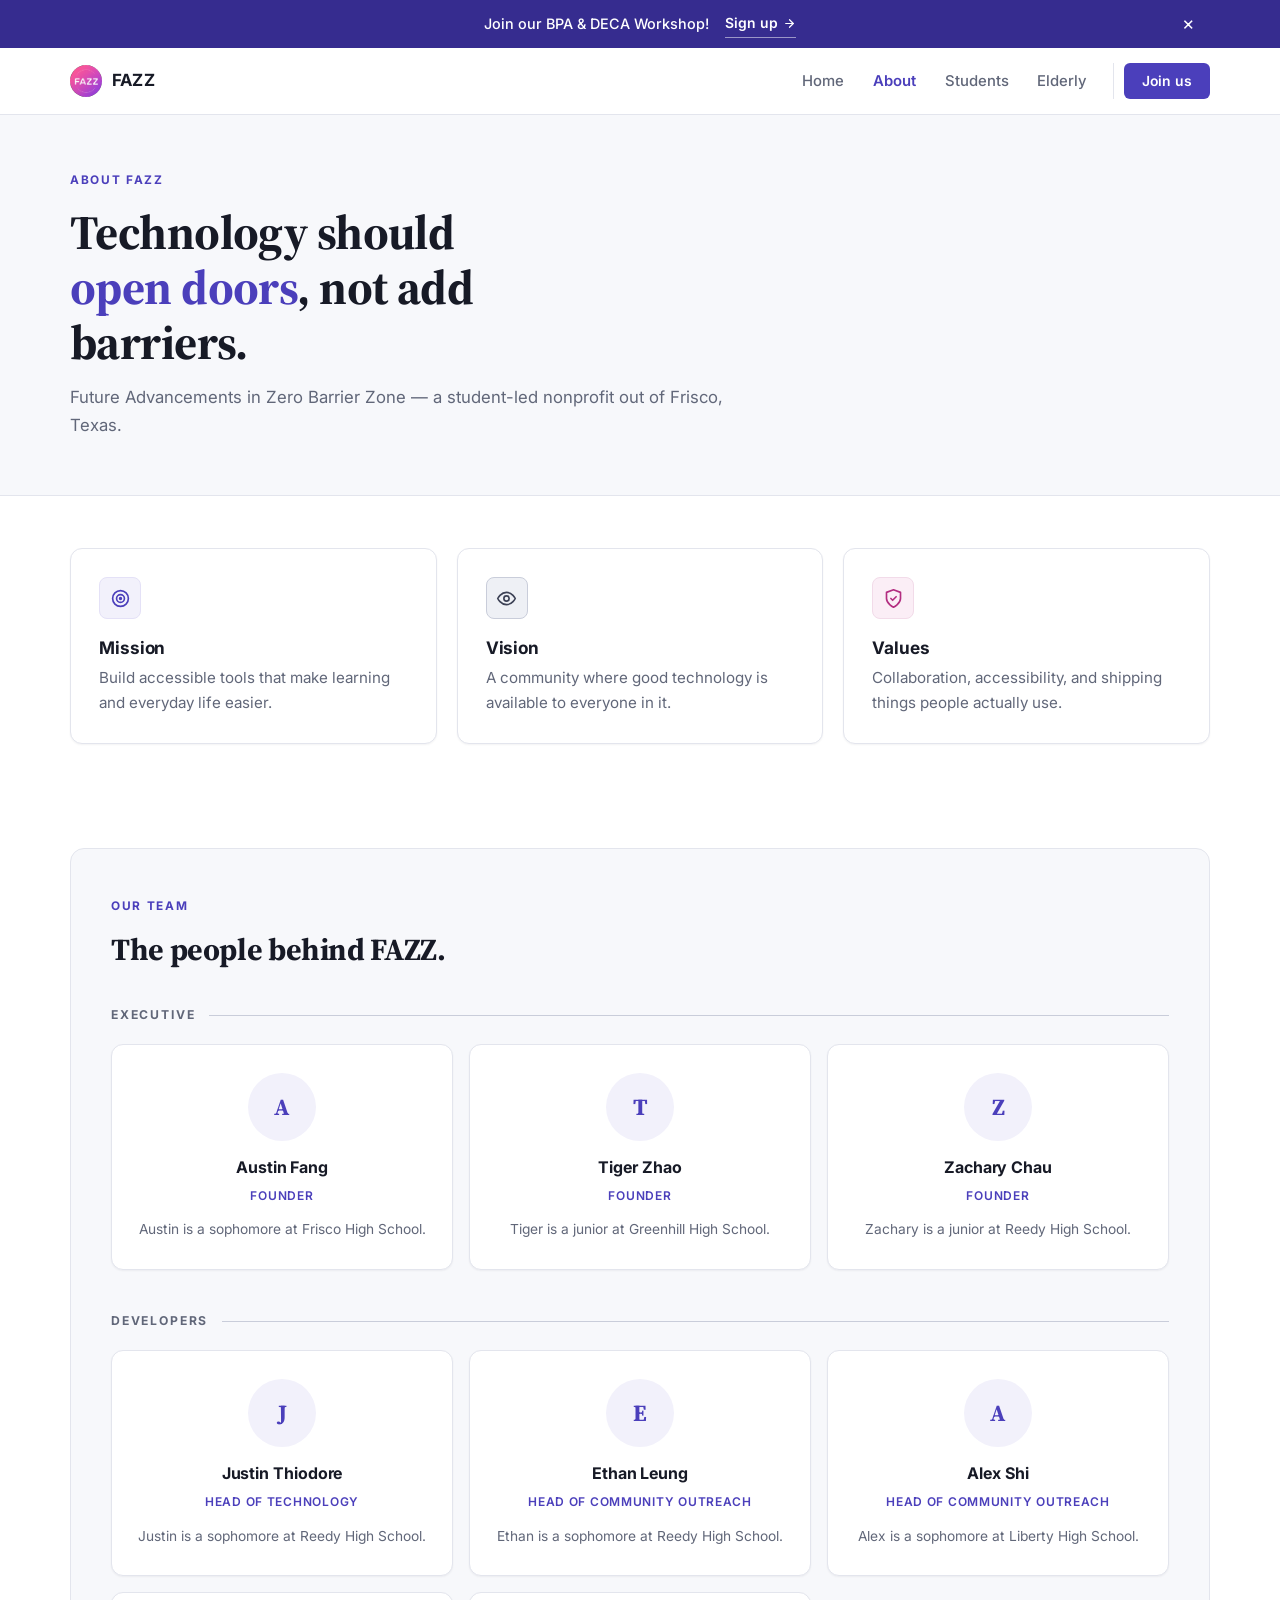
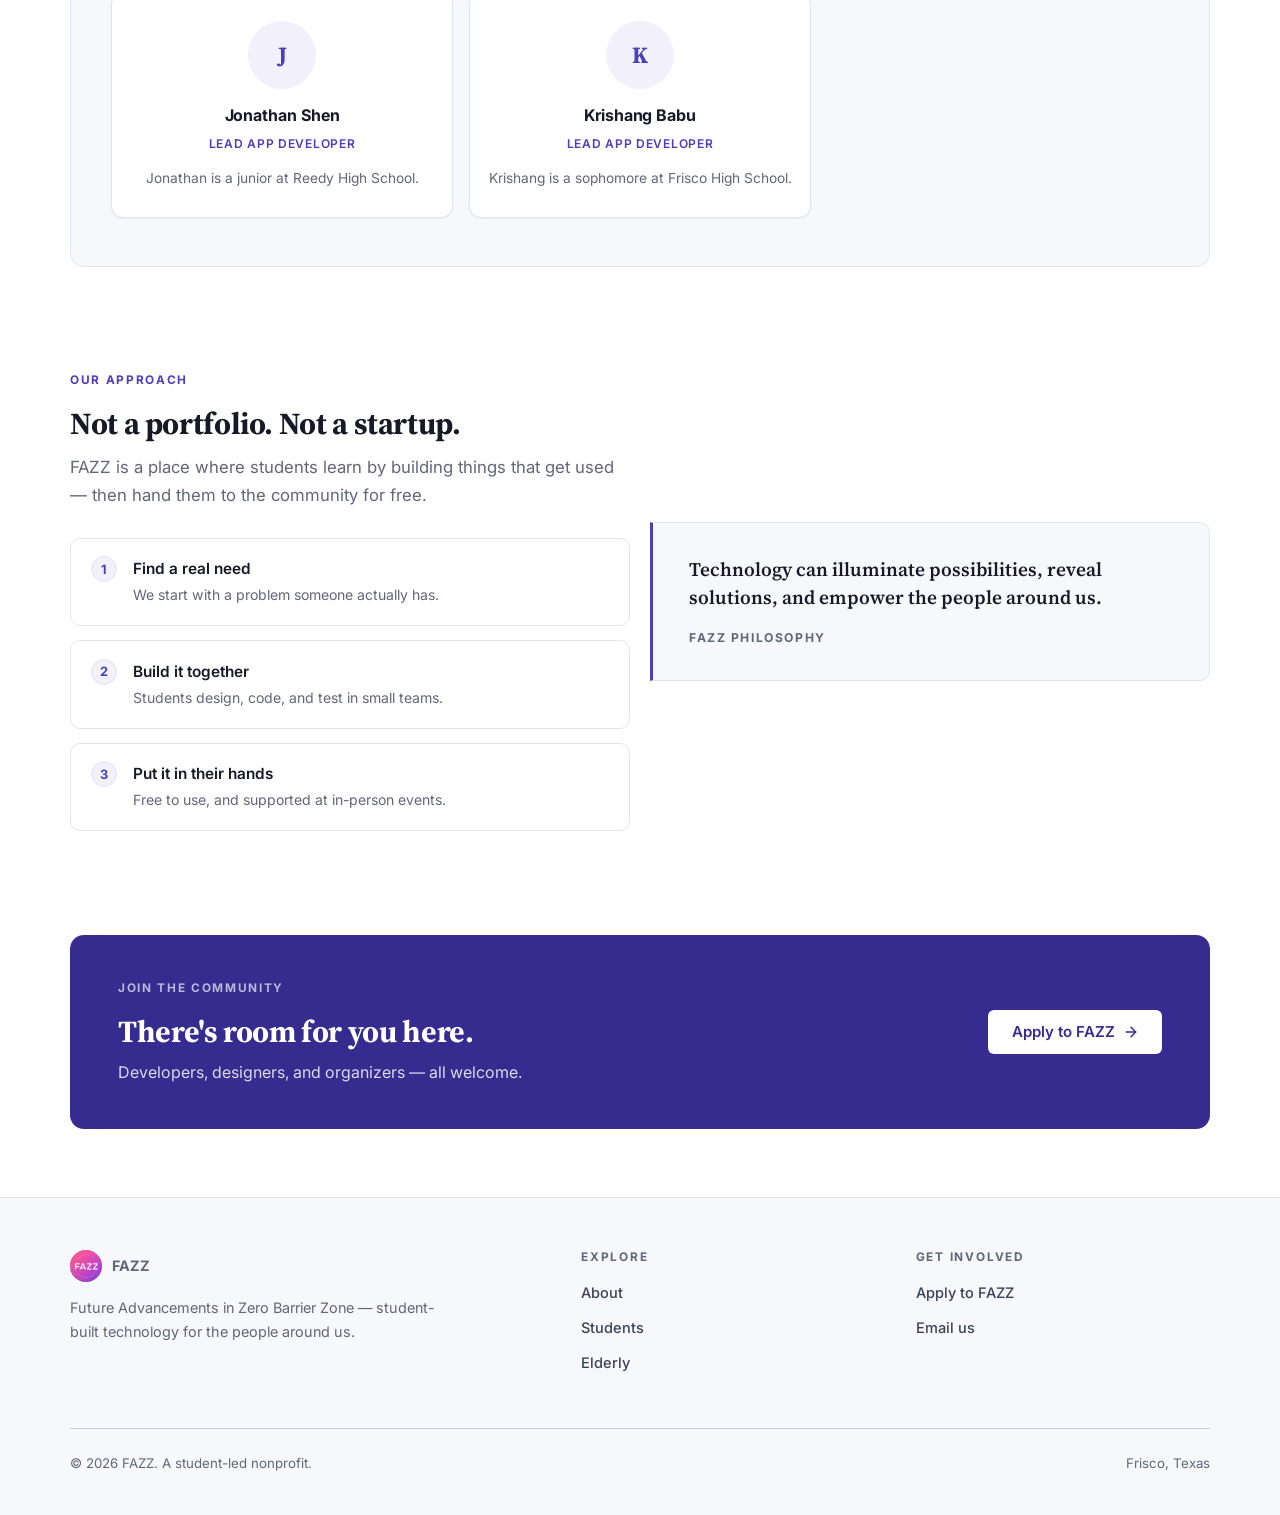
==== commit 0ceec407: "Updated projects + UI" ====
--- a/about.html
+++ b/about.html
@@ -3,16 +3,18 @@
   <head>
     <meta charset="UTF-8" />
     <meta name="viewport" content="width=device-width, initial-scale=1.0" />
-    <title>About FAZZ | FAZZ</title>
+    <title>About | FAZZ</title>
     <meta
       name="description"
       content="FAZZ (Future Advancements in Zero Barrier Zone) is a student-led nonprofit building technology solutions that improve the lives of our community, students and elderly alike, through meaningful, practical projects."
     />
-    <meta name="theme-color" content="#6d5bf7" />
+    <meta name="theme-color" content="#4b3fbb" />
+    <link rel="icon" type="image/png" href="images/fazzlogo.png" />
+    <link rel="apple-touch-icon" href="images/fazzlogo.png" />
     <link rel="preconnect" href="https://fonts.googleapis.com" />
     <link rel="preconnect" href="https://fonts.gstatic.com" crossorigin />
     <link
-      href="https://fonts.googleapis.com/css2?family=Inter:wght@400;500;600;700;800&family=Manrope:wght@600;700;800&display=swap"
+      href="https://fonts.googleapis.com/css2?family=Inter:wght@400;500;600;700&family=Source+Serif+4:opsz,wght@8..60,600;8..60,700&display=swap"
       rel="stylesheet"
     />
     <link rel="stylesheet" href="css/style.css" />
@@ -23,10 +25,11 @@
   <body>
     <div id="site-banner" class="site-banner"></div>
 
+    <div class="nav-scrim" data-nav-scrim></div>
+
     <header class="site-header">
-      <div class="nav-scrim" data-nav-scrim></div>
       <div class="container header-inner">
-        <a class="brand" href="index.html"><span class="brand-mark">✦</span>FAZZ</a>
+        <a class="brand" href="index.html"><img class="brand-mark" src="images/fazzlogo.png" alt="" width="32" height="32" />FAZZ</a>
         <button class="nav-toggle" aria-expanded="false" aria-controls="site-navigation">
           <span class="toggle-lines">
             <span class="toggle-line"></span>
@@ -46,10 +49,12 @@
     </header>
 
     <main>
-      <section class="hero-sub container" data-animate>
-        <p class="eyebrow">About FAZZ</p>
-        <h1>Technology should <span class="gradient-text">open doors</span>, not add barriers.</h1>
-        <p class="lead">Future Advancements in Zero Barrier Zone — a student-led nonprofit out of Frisco, Texas.</p>
+      <section class="hero-sub">
+        <div class="container" data-animate>
+          <p class="eyebrow">About FAZZ</p>
+          <h1>Technology should <span class="gradient-text">open doors</span>, not add barriers.</h1>
+          <p class="lead">Future Advancements in Zero Barrier Zone — a student-led nonprofit out of Frisco, Texas.</p>
+        </div>
       </section>
 
       <section class="section container" data-animate>
@@ -151,7 +156,7 @@
     <footer class="footer">
       <div class="container footer-inner">
         <div class="footer-brand-col">
-          <p class="footer-brand"><span class="brand-mark">✦</span>FAZZ</p>
+          <p class="footer-brand"><img class="brand-mark" src="images/fazzlogo.png" alt="" width="32" height="32" />FAZZ</p>
           <p>Future Advancements in Zero Barrier Zone — student-built technology for the people around us.</p>
         </div>
         <div class="footer-col">
--- a/css/style.css
+++ b/css/style.css
@@ -5,41 +5,36 @@
 :root {
   color-scheme: light;
 
-  /* Brand palette */
-  --violet: #6d5bf7;
-  --violet-dark: #4f3adb;
-  --pink: #ec4899;
-  --cyan: #22d3ee;
-  --amber: #f59e0b;
+  /* Brand — drawn from the logo, deepened for print-like contrast */
+  --brand: #4b3fbb;
+  --brand-dark: #362c8f;
+  --brand-tint: #f2f1fb;
+  --brand-tint-strong: #e4e1f7;
+  --accent: #b32d80;
+  --accent-tint: #fbeef6;
 
   /* Neutrals */
-  --bg: #f6f6fc;
+  --bg: #ffffff;
   --surface: #ffffff;
-  --glass: rgba(255, 255, 255, 0.78);
-  --glass-soft: rgba(255, 255, 255, 0.5);
-  --soft: #f0eefc;
-  --ink: #14162b;
-  --muted: #5b5f7a;
-  --line: rgba(20, 22, 43, 0.08);
-  --line-strong: rgba(20, 22, 43, 0.14);
-
-  /* Gradients */
-  --grad: linear-gradient(120deg, var(--violet), var(--pink));
-  --grad-cool: linear-gradient(120deg, var(--cyan), var(--violet));
-  --grad-warm: linear-gradient(120deg, var(--pink), var(--amber));
-
-  /* Elevation */
-  --sh-sm: 0 2px 10px rgba(20, 22, 43, 0.05);
-  --sh-md: 0 12px 34px rgba(20, 22, 43, 0.07);
-  --sh-lg: 0 28px 64px rgba(20, 22, 43, 0.11);
-  --sh-glow: 0 14px 32px rgba(109, 91, 247, 0.3);
+  --surface-2: #f7f8fb;
+  --surface-3: #eef0f5;
+  --ink: #171a26;
+  --ink-2: #3c4155;
+  --muted: #616779;
+  --line: #e3e5ed;
+  --line-strong: #c9cdda;
+
+  /* Elevation — restrained; borders do most of the work */
+  --sh-sm: 0 1px 2px rgba(23, 26, 38, 0.05);
+  --sh-md: 0 1px 3px rgba(23, 26, 38, 0.07), 0 1px 2px rgba(23, 26, 38, 0.04);
+  --sh-lg: 0 8px 24px rgba(23, 26, 38, 0.08);
 
   /* Shape */
-  --r-2xl: 32px;
-  --r-xl: 24px;
-  --r-lg: 20px;
-  --r-md: 14px;
-  --r-sm: 10px;
+  --r-2xl: 14px;
+  --r-xl: 12px;
+  --r-lg: 10px;
+  --r-md: 8px;
+  --r-sm: 6px;
   --pill: 999px;
 
   /* Layering — every z-index in the site comes from here */
@@ -47,6 +42,7 @@
   --z-raised: 2;
   --z-nav-panel: 5;
   --z-banner: 800;
+  --z-scrim: 850;
   --z-header: 900;
 }
 
@@ -68,38 +64,10 @@
   overflow-x: clip;
   font-family: "Inter", system-ui, -apple-system, sans-serif;
   background: var(--bg);
-  color: var(--ink);
-  line-height: 1.6;
+  color: var(--ink-2);
+  line-height: 1.65;
   -webkit-font-smoothing: antialiased;
   text-rendering: optimizeLegibility;
-}
-
-/* Ambient background: aurora wash + faint dot grid */
-
-body::before,
-body::after {
-  content: "";
-  position: fixed;
-  inset: 0;
-  pointer-events: none;
-}
-
-body::before {
-  z-index: -2;
-  background:
-    radial-gradient(900px 520px at 10% -8%, rgba(109, 91, 247, 0.22), transparent 62%),
-    radial-gradient(760px 460px at 94% 2%, rgba(236, 72, 153, 0.16), transparent 60%),
-    radial-gradient(720px 500px at 82% 86%, rgba(34, 211, 238, 0.14), transparent 62%),
-    radial-gradient(620px 420px at 4% 84%, rgba(245, 158, 11, 0.11), transparent 60%);
-}
-
-body::after {
-  z-index: -1;
-  opacity: 0.34;
-  background-image: radial-gradient(rgba(20, 22, 43, 0.16) 1px, transparent 1px);
-  background-size: 28px 28px;
-  -webkit-mask-image: radial-gradient(circle at 50% 22%, #000, transparent 72%);
-  mask-image: radial-gradient(circle at 50% 22%, #000, transparent 72%);
 }
 
 img {
@@ -126,7 +94,7 @@
 }
 
 .container {
-  width: min(1180px, calc(100% - 2.5rem));
+  width: min(1140px, calc(100% - 2.5rem));
   margin-inline: auto;
 }
 
@@ -151,41 +119,41 @@
 h3,
 h4 {
   margin: 0 0 0.75rem;
-  font-family: "Manrope", "Inter", sans-serif;
-  font-weight: 800;
-  line-height: 1.1;
-  letter-spacing: -0.022em;
+  color: var(--ink);
+  font-weight: 700;
+  line-height: 1.2;
+}
+
+/* Display headings use the serif; component headings stay in Inter so
+   cards and lists keep a tight, functional rhythm. */
+h1,
+h2 {
+  font-family: "Source Serif 4", Georgia, "Times New Roman", serif;
+  letter-spacing: -0.012em;
 }
 
 h1 {
-  font-size: clamp(2.35rem, 5.2vw, 3.85rem);
-  letter-spacing: -0.032em;
+  font-size: clamp(2.1rem, 4vw, 3rem);
+  line-height: 1.15;
 }
 
 h2 {
-  font-size: clamp(1.7rem, 3.1vw, 2.45rem);
+  font-size: clamp(1.55rem, 2.4vw, 2.05rem);
 }
 
 h3 {
-  font-size: 1.15rem;
-  letter-spacing: -0.012em;
+  font-size: 1.08rem;
+  letter-spacing: -0.005em;
 }
 
 p {
   margin: 0;
 }
 
-.gradient-text {
-  background: var(--grad);
-  -webkit-background-clip: text;
-  background-clip: text;
-  color: transparent;
-}
-
 .lead {
   font-size: 1.05rem;
   color: var(--muted);
-  max-width: 56ch;
+  max-width: 62ch;
 }
 
 .muted {
@@ -193,31 +161,18 @@
 }
 
 .eyebrow {
-  display: inline-flex;
-  align-items: center;
-  gap: 0.5rem;
-  margin: 0 0 1.1rem;
-  padding: 0.4rem 0.9rem 0.4rem 0.7rem;
-  font-size: 0.72rem;
+  display: block;
+  margin: 0 0 0.9rem;
+  font-size: 0.74rem;
   font-weight: 700;
-  letter-spacing: 0.13em;
+  letter-spacing: 0.14em;
   text-transform: uppercase;
-  color: var(--violet-dark);
-  background: var(--glass);
-  border: 1px solid var(--line);
-  border-radius: var(--pill);
-  box-shadow: var(--sh-sm);
-  backdrop-filter: blur(10px);
-  -webkit-backdrop-filter: blur(10px);
-}
-
-.eyebrow::before {
-  content: "";
-  width: 7px;
-  height: 7px;
-  border-radius: 50%;
-  background: var(--grad);
-  flex: none;
+  color: var(--brand);
+}
+
+/* Kept as a hook for the one or two words that carry brand emphasis */
+.gradient-text {
+  color: var(--brand);
 }
 
 /* =========================================================
@@ -229,60 +184,52 @@
   align-items: center;
   justify-content: center;
   gap: 0.5rem;
-  padding: 0.85rem 1.5rem;
+  padding: 0.75rem 1.4rem;
   border: 1px solid transparent;
-  border-radius: var(--pill);
+  border-radius: var(--r-sm);
   cursor: pointer;
-  font-weight: 700;
-  font-size: 0.95rem;
+  font-weight: 600;
+  font-size: 0.94rem;
+  line-height: 1.2;
   white-space: nowrap;
-  transition: transform 0.22s cubic-bezier(0.2, 0.7, 0.3, 1), box-shadow 0.22s ease,
-    background-color 0.22s ease, border-color 0.22s ease;
+  transition: background-color 0.18s ease, border-color 0.18s ease, color 0.18s ease,
+    box-shadow 0.18s ease;
 }
 
 .btn svg {
-  width: 17px;
-  height: 17px;
+  width: 16px;
+  height: 16px;
   flex: none;
 }
 
-.btn:hover {
-  transform: translateY(-2px);
-}
-
-.btn:active {
-  transform: translateY(0);
+.btn:focus-visible {
+  outline: 2px solid var(--brand);
+  outline-offset: 2px;
 }
 
 .btn-primary {
-  background: var(--grad);
-  background-size: 160% 160%;
+  background: var(--brand);
   color: #fff;
-  box-shadow: var(--sh-glow);
 }
 
 .btn-primary:hover {
-  background-position: 100% 0;
-  box-shadow: 0 20px 44px rgba(109, 91, 247, 0.38);
+  background: var(--brand-dark);
 }
 
 .btn-secondary {
-  background: var(--glass);
+  background: var(--surface);
   border-color: var(--line-strong);
   color: var(--ink);
-  backdrop-filter: blur(10px);
-  -webkit-backdrop-filter: blur(10px);
-  box-shadow: var(--sh-sm);
 }
 
 .btn-secondary:hover {
-  background: var(--surface);
-  box-shadow: var(--sh-md);
+  background: var(--surface-2);
+  border-color: var(--muted);
 }
 
 .btn-sm {
-  padding: 0.6rem 1.15rem;
-  font-size: 0.88rem;
+  padding: 0.55rem 1.05rem;
+  font-size: 0.87rem;
 }
 
 /* Text link with a sliding arrow */
@@ -291,19 +238,19 @@
   display: inline-flex;
   align-items: center;
   gap: 0.4rem;
-  font-weight: 700;
-  font-size: 0.92rem;
-  color: var(--violet-dark);
+  font-weight: 600;
+  font-size: 0.9rem;
+  color: var(--brand);
 }
 
 .link-arrow svg {
-  width: 16px;
-  height: 16px;
-  transition: transform 0.22s ease;
+  width: 15px;
+  height: 15px;
+  transition: transform 0.18s ease;
 }
 
 .link-arrow:hover svg {
-  transform: translateX(4px);
+  transform: translateX(3px);
 }
 
 /* =========================================================
@@ -318,7 +265,7 @@
   display: block;
   position: relative;
   z-index: var(--z-banner);
-  background: var(--grad);
+  background: var(--brand-dark);
   color: #fff;
 }
 
@@ -329,43 +276,41 @@
   justify-content: center;
   flex-wrap: wrap;
   gap: 0.3rem 1rem;
-  padding: 0.7rem 3rem;
+  padding: 0.6rem 3rem;
   text-align: center;
 }
 
 .site-banner-text {
   margin: 0;
-  font-weight: 600;
-  font-size: 0.92rem;
+  font-weight: 500;
+  font-size: 0.9rem;
 }
 
 .site-banner-link {
   display: inline-flex;
   align-items: center;
   gap: 0.35rem;
-  padding: 0.22rem 0.75rem;
-  font-weight: 700;
-  font-size: 0.85rem;
+  padding: 0.15rem 0;
+  font-weight: 600;
+  font-size: 0.87rem;
   white-space: nowrap;
   color: #fff;
-  background: rgba(255, 255, 255, 0.2);
-  border: 1px solid rgba(255, 255, 255, 0.35);
-  border-radius: var(--pill);
-  transition: background-color 0.2s ease;
+  border-bottom: 1px solid rgba(255, 255, 255, 0.5);
+  transition: border-color 0.18s ease;
 }
 
 .site-banner-link:hover {
-  background: rgba(255, 255, 255, 0.32);
+  border-bottom-color: #fff;
 }
 
 .site-banner-link svg {
-  width: 14px;
-  height: 14px;
+  width: 13px;
+  height: 13px;
 }
 
 .site-banner-close {
   position: absolute;
-  right: 0.75rem;
+  right: 0.5rem;
   top: 50%;
   transform: translateY(-50%);
   display: grid;
@@ -374,16 +319,16 @@
   height: 28px;
   background: transparent;
   border: none;
-  border-radius: 50%;
+  border-radius: var(--r-sm);
   color: #fff;
-  font-size: 1.25rem;
+  font-size: 1.2rem;
   line-height: 1;
   cursor: pointer;
-  transition: background-color 0.2s ease;
+  transition: background-color 0.18s ease;
 }
 
 .site-banner-close:hover {
-  background: rgba(255, 255, 255, 0.22);
+  background: rgba(255, 255, 255, 0.16);
 }
 
 /* =========================================================
@@ -394,7 +339,15 @@
   position: sticky;
   top: 0;
   z-index: var(--z-header);
-  padding: 0.85rem 0;
+  background: rgba(255, 255, 255, 0.94);
+  backdrop-filter: blur(8px);
+  -webkit-backdrop-filter: blur(8px);
+  border-bottom: 1px solid var(--line);
+  transition: box-shadow 0.2s ease;
+}
+
+.site-header.is-stuck {
+  box-shadow: 0 1px 3px rgba(23, 26, 38, 0.08);
 }
 
 .header-inner {
@@ -402,87 +355,63 @@
   display: flex;
   align-items: center;
   gap: 1rem;
-  padding: 0.6rem 0.6rem 0.6rem 1.2rem;
-  background: rgba(255, 255, 255, 0.72);
-  backdrop-filter: blur(18px) saturate(160%);
-  -webkit-backdrop-filter: blur(18px) saturate(160%);
-  border: 1px solid var(--line);
-  border-radius: var(--pill);
-  box-shadow: var(--sh-md);
-  transition: box-shadow 0.25s ease, background-color 0.25s ease;
-}
-
-.site-header.is-stuck .header-inner {
-  background: rgba(255, 255, 255, 0.9);
-  box-shadow: var(--sh-lg);
+  min-height: 66px;
+  padding: 0.55rem 0;
 }
 
 .brand {
   display: inline-flex;
   align-items: center;
-  gap: 0.55rem;
+  gap: 0.6rem;
   margin-right: auto;
-  font-family: "Manrope", "Inter", sans-serif;
-  font-size: 1.08rem;
-  font-weight: 800;
-  letter-spacing: -0.01em;
+  font-size: 1.05rem;
+  font-weight: 700;
+  letter-spacing: 0.02em;
+  color: var(--ink);
 }
 
 .brand-mark {
-  display: inline-grid;
-  place-items: center;
   width: 32px;
   height: 32px;
-  border-radius: 11px;
-  background: var(--grad);
-  color: #fff;
-  font-size: 0.9rem;
-  box-shadow: var(--sh-glow);
+  flex: none;
+  border-radius: 50%;
 }
 
 .site-nav {
   display: flex;
   align-items: center;
-  gap: 0.15rem;
+  gap: 0.1rem;
 }
 
 .nav-link {
   position: relative;
   color: var(--muted);
-  font-weight: 600;
-  font-size: 0.92rem;
-  padding: 0.55rem 0.95rem;
-  border-radius: var(--pill);
-  transition: color 0.2s ease, background-color 0.2s ease;
+  font-weight: 500;
+  font-size: 0.93rem;
+  padding: 0.5rem 0.85rem;
+  border-radius: var(--r-sm);
+  transition: color 0.18s ease, background-color 0.18s ease;
 }
 
 .nav-link:hover {
   color: var(--ink);
-  background: var(--soft);
+  background: var(--surface-2);
 }
 
 .nav-link.active {
-  color: var(--ink);
-}
-
-.nav-link.active::after {
-  content: "";
-  position: absolute;
-  left: 50%;
-  bottom: 0.28rem;
-  transform: translateX(-50%);
-  width: 16px;
-  height: 3px;
-  border-radius: var(--pill);
-  background: var(--grad);
+  color: var(--brand);
+  font-weight: 600;
 }
 
 .nav-cta {
-  margin-left: 0.4rem;
-}
-
-/* Dims the page behind the open mobile menu. Lives inside .site-header so it
-   inherits that stacking context: above the page, below the header pill. */
+  margin-left: 0.65rem;
+  padding-left: 0.65rem;
+  border-left: 1px solid var(--line);
+}
+
+/* Dims the page behind the open mobile menu. It is a sibling of the header, not
+   a child: the header owns a stacking context, so a scrim inside it could only
+   ever sit above or below the whole bar — never behind it. */
 .nav-scrim {
   display: none;
 }
@@ -490,11 +419,11 @@
 .nav-toggle {
   display: none;
   place-items: center;
-  width: 42px;
-  height: 42px;
+  width: 40px;
+  height: 40px;
   padding: 0;
-  border: 1px solid var(--line);
-  border-radius: 50%;
+  border: 1px solid var(--line-strong);
+  border-radius: var(--r-sm);
   background: var(--surface);
   cursor: pointer;
 }
@@ -502,7 +431,7 @@
 .toggle-lines {
   display: grid;
   gap: 4px;
-  width: 18px;
+  width: 17px;
 }
 
 .toggle-line {
@@ -510,8 +439,7 @@
   width: 100%;
   height: 2px;
   background: var(--ink);
-  border-radius: var(--pill);
-  transition: transform 0.28s cubic-bezier(0.2, 0.7, 0.3, 1), opacity 0.2s ease;
+  transition: transform 0.25s ease, opacity 0.18s ease;
 }
 
 .nav-toggle[aria-expanded="true"] .toggle-line:nth-child(1) {
@@ -531,20 +459,20 @@
    ========================================================= */
 
 .section {
-  padding: 4.25rem 0;
+  padding: 3.25rem 0;
 }
 
 .section-sm {
-  padding: 2rem 0;
+  padding: 2.25rem 0;
 }
 
 .section-head {
   max-width: 660px;
-  margin-bottom: 2.75rem;
+  margin-bottom: 2.5rem;
 }
 
 .section-head h2 {
-  margin-bottom: 0.85rem;
+  margin-bottom: 0.7rem;
 }
 
 .grid {
@@ -560,16 +488,13 @@
   grid-template-columns: repeat(3, minmax(0, 1fr));
 }
 
-/* Frosted panel that groups a whole section */
+/* Tinted panel that groups a whole section */
 
 .panel {
   padding: 3rem 2.5rem;
-  background: var(--glass-soft);
+  background: var(--surface-2);
   border: 1px solid var(--line);
   border-radius: var(--r-2xl);
-  box-shadow: var(--sh-sm);
-  backdrop-filter: blur(14px);
-  -webkit-backdrop-filter: blur(14px);
 }
 
 /* =========================================================
@@ -579,52 +504,30 @@
 .card {
   position: relative;
   padding: 1.75rem;
-  background: var(--glass);
+  background: var(--surface);
   border: 1px solid var(--line);
   border-radius: var(--r-xl);
+  box-shadow: var(--sh-sm);
+  transition: border-color 0.18s ease, box-shadow 0.18s ease;
+}
+
+.card:hover {
+  border-color: var(--line-strong);
   box-shadow: var(--sh-md);
-  backdrop-filter: blur(16px) saturate(140%);
-  -webkit-backdrop-filter: blur(16px) saturate(140%);
-  overflow: hidden;
-  transition: transform 0.25s cubic-bezier(0.2, 0.7, 0.3, 1), box-shadow 0.25s ease,
-    border-color 0.25s ease;
-}
-
-.card::before {
-  content: "";
-  position: absolute;
-  inset: 0 0 auto;
-  height: 3px;
-  background: var(--grad);
-  opacity: 0;
-  transition: opacity 0.25s ease;
-}
-
-.card:hover {
-  transform: translateY(-5px);
-  border-color: var(--line-strong);
-  box-shadow: var(--sh-lg);
-}
-
-.card:hover::before {
-  opacity: 1;
 }
 
 .card h3 {
-  margin-bottom: 0.45rem;
+  margin-bottom: 0.4rem;
 }
 
 .card p {
   color: var(--muted);
+  font-size: 0.95rem;
 }
 
 .card-static:hover {
-  transform: none;
-  box-shadow: var(--sh-md);
-}
-
-.card-static::before {
-  display: none;
+  border-color: var(--line);
+  box-shadow: var(--sh-sm);
 }
 
 /* Icon tiles */
@@ -632,28 +535,30 @@
 .icon-tile {
   display: grid;
   place-items: center;
-  width: 46px;
-  height: 46px;
+  width: 42px;
+  height: 42px;
   margin-bottom: 1.15rem;
   border-radius: var(--r-md);
-  color: #fff;
-  background: var(--grad);
-  box-shadow: 0 10px 22px rgba(109, 91, 247, 0.26);
+  color: var(--brand);
+  background: var(--brand-tint);
+  border: 1px solid var(--brand-tint-strong);
 }
 
 .icon-tile svg {
-  width: 22px;
-  height: 22px;
+  width: 21px;
+  height: 21px;
 }
 
 .tile-cool {
-  background: var(--grad-cool);
-  box-shadow: 0 10px 22px rgba(34, 211, 238, 0.28);
+  color: var(--ink-2);
+  background: var(--surface-3);
+  border-color: var(--line-strong);
 }
 
 .tile-warm {
-  background: var(--grad-warm);
-  box-shadow: 0 10px 22px rgba(236, 72, 153, 0.26);
+  color: var(--accent);
+  background: var(--accent-tint);
+  border-color: #f2dbe9;
 }
 
 /* Chip rows */
@@ -661,17 +566,18 @@
 .chips {
   display: flex;
   flex-wrap: wrap;
-  gap: 0.45rem;
+  gap: 0.4rem;
   margin-top: 1.1rem;
 }
 
 .chips li {
-  padding: 0.3rem 0.7rem;
-  font-size: 0.78rem;
-  font-weight: 600;
-  color: var(--violet-dark);
-  background: var(--soft);
-  border-radius: var(--pill);
+  padding: 0.24rem 0.6rem;
+  font-size: 0.76rem;
+  font-weight: 500;
+  color: var(--ink-2);
+  background: var(--surface-2);
+  border: 1px solid var(--line);
+  border-radius: var(--r-sm);
 }
 
 /* =========================================================
@@ -679,41 +585,43 @@
    ========================================================= */
 
 .hero {
-  padding: 2.75rem 0 3.25rem;
+  padding: 4rem 0 4.25rem;
+  background: var(--surface-2);
+  border-bottom: 1px solid var(--line);
 }
 
 .hero-grid {
   display: grid;
   grid-template-columns: 1.05fr 0.95fr;
   align-items: center;
-  gap: 3rem;
+  gap: 3.5rem;
 }
 
 .hero-copy h1 {
-  margin-bottom: 1.1rem;
+  margin-bottom: 1rem;
 }
 
 .hero-copy .lead {
-  font-size: 1.12rem;
+  font-size: 1.1rem;
 }
 
 .hero-actions {
   display: flex;
   flex-wrap: wrap;
-  gap: 0.85rem;
-  margin-top: 2rem;
+  gap: 0.75rem;
+  margin-top: 1.9rem;
 }
 
 .hero-meta {
   display: flex;
   flex-wrap: wrap;
   align-items: center;
-  gap: 0.5rem 1.4rem;
-  margin-top: 2.25rem;
-  padding-top: 1.5rem;
-  border-top: 1px solid var(--line);
-  font-size: 0.86rem;
-  font-weight: 600;
+  gap: 0.5rem 1.6rem;
+  margin-top: 2.1rem;
+  padding-top: 1.4rem;
+  border-top: 1px solid var(--line-strong);
+  font-size: 0.85rem;
+  font-weight: 500;
   color: var(--muted);
 }
 
@@ -726,86 +634,60 @@
 .hero-meta svg {
   width: 15px;
   height: 15px;
-  color: var(--violet);
-}
-
-/* Hero visual — app mock in its own stacking context so the glow sits behind it */
+  color: var(--brand);
+}
+
+/* Hero visual — a plain product still, no decoration behind it */
 
 .hero-visual {
-  position: relative;
-  isolation: isolate;
   display: grid;
   place-items: center;
-  padding: 1.5rem;
-}
-
-.hero-visual::before {
-  content: "";
-  position: absolute;
-  inset: 8%;
-  z-index: 0;
+}
+
+.app-mock {
+  width: 100%;
+  max-width: 360px;
+  padding: 1.35rem;
+  background: var(--surface);
+  border: 1px solid var(--line-strong);
+  border-radius: var(--r-xl);
+  box-shadow: var(--sh-lg);
+}
+
+.app-mock-header {
+  display: flex;
+  align-items: center;
+  justify-content: space-between;
+  padding-bottom: 0.9rem;
+  margin-bottom: 1.1rem;
+  border-bottom: 1px solid var(--line);
+}
+
+.app-mock-dots {
+  display: flex;
+  gap: 0.35rem;
+}
+
+.app-mock-dots span {
+  width: 8px;
+  height: 8px;
   border-radius: 50%;
-  background: var(--grad);
-  opacity: 0.22;
-  filter: blur(56px);
-}
-
-.app-mock {
-  position: relative;
-  z-index: var(--z-raised);
-  width: 100%;
-  max-width: 370px;
-  padding: 1.4rem;
-  background: var(--surface);
-  border: 1px solid var(--line);
-  border-radius: var(--r-xl);
-  box-shadow: 0 34px 74px rgba(20, 22, 43, 0.18);
-}
-
-.app-mock-header {
-  display: flex;
-  align-items: center;
-  justify-content: space-between;
-  margin-bottom: 1.15rem;
-}
-
-.app-mock-dots {
-  display: flex;
-  gap: 0.35rem;
-}
-
-.app-mock-dots span {
-  width: 9px;
-  height: 9px;
-  border-radius: 50%;
-}
-
-.app-mock-dots span:nth-child(1) {
-  background: var(--pink);
-}
-
-.app-mock-dots span:nth-child(2) {
-  background: var(--amber);
-}
-
-.app-mock-dots span:nth-child(3) {
-  background: var(--cyan);
+  background: var(--line-strong);
 }
 
 .app-mock-badge {
-  padding: 0.24rem 0.6rem;
-  font-size: 0.68rem;
-  font-weight: 700;
-  color: var(--violet-dark);
-  background: var(--soft);
+  font-size: 0.7rem;
+  font-weight: 600;
+  letter-spacing: 0.04em;
+  text-transform: uppercase;
+  color: var(--muted);
+}
+
+.app-mock-progress {
+  height: 6px;
+  margin-bottom: 1.25rem;
   border-radius: var(--pill);
-}
-
-.app-mock-progress {
-  height: 8px;
-  margin-bottom: 1.35rem;
-  border-radius: var(--pill);
-  background: var(--soft);
+  background: var(--surface-3);
   overflow: hidden;
 }
 
@@ -813,15 +695,14 @@
   display: block;
   height: 100%;
   width: 68%;
-  border-radius: var(--pill);
-  background: var(--grad);
+  background: var(--brand);
 }
 
 .app-mock-task {
   display: flex;
   align-items: center;
-  gap: 0.8rem;
-  padding: 0.75rem 0;
+  gap: 0.75rem;
+  padding: 0.7rem 0;
   border-top: 1px solid var(--line);
 }
 
@@ -832,28 +713,29 @@
 .app-mock-check {
   display: grid;
   place-items: center;
-  width: 22px;
-  height: 22px;
+  width: 20px;
+  height: 20px;
   flex: none;
-  border-radius: 7px;
-  font-size: 0.72rem;
+  border-radius: 4px;
+  font-size: 0.7rem;
   color: #fff;
 }
 
 .app-mock-check.done {
-  background: var(--grad);
+  background: var(--brand);
 }
 
 .app-mock-check.pending {
-  background: var(--soft);
+  background: var(--surface);
   border: 1px solid var(--line-strong);
   color: transparent;
 }
 
 .app-mock-task-text strong {
   display: block;
-  font-family: "Manrope", sans-serif;
-  font-size: 0.88rem;
+  font-size: 0.87rem;
+  font-weight: 600;
+  color: var(--ink);
 }
 
 .app-mock-task-text span {
@@ -862,93 +744,50 @@
 }
 
 .app-mock-task-text .done-text {
-  text-decoration: line-through;
-  color: var(--muted);
-}
-
-/* Floating accent chips around the mock */
-
-.float-chip {
-  position: absolute;
-  z-index: var(--z-nav-panel);
-  display: inline-flex;
-  align-items: center;
-  gap: 0.5rem;
-  padding: 0.55rem 0.85rem;
-  font-size: 0.78rem;
-  font-weight: 700;
+  color: var(--muted);
+  font-weight: 500;
+}
+
+/* Subpage hero */
+
+.hero-sub {
+  padding: 3.5rem 0;
+  background: var(--surface-2);
+  border-bottom: 1px solid var(--line);
+}
+
+.hero-sub h1 {
+  max-width: 18ch;
+}
+
+.hero-sub .lead {
+  margin-top: 0.85rem;
+}
+
+.hero-sub-wide h1 {
+  max-width: 24ch;
+}
+
+.hero-sub .hero-meta {
+  margin-top: 1.9rem;
+}
+
+/* =========================================================
+   Stat strip
+   ========================================================= */
+
+.stat-strip {
+  display: grid;
+  grid-template-columns: repeat(3, minmax(0, 1fr));
   background: var(--surface);
   border: 1px solid var(--line);
-  border-radius: var(--pill);
-  box-shadow: var(--sh-lg);
-  animation: float 5s ease-in-out infinite;
-}
-
-.float-chip svg {
-  width: 15px;
-  height: 15px;
-}
-
-.float-chip-a {
-  top: 4%;
-  left: 0;
-  color: var(--violet-dark);
-}
-
-.float-chip-b {
-  bottom: 6%;
-  right: 0;
-  color: var(--pink);
-  animation-delay: -2.5s;
-}
-
-@keyframes float {
-  0%,
-  100% {
-    transform: translateY(0);
-  }
-  50% {
-    transform: translateY(-9px);
-  }
-}
-
-/* Subpage hero */
-
-.hero-sub {
-  padding: 2.5rem 0 1rem;
-}
-
-.hero-sub h1 {
-  max-width: 16ch;
-}
-
-.hero-sub .lead {
-  margin-top: 0.35rem;
-}
-
-.hero-sub-wide h1 {
-  max-width: 22ch;
-}
-
-/* =========================================================
-   Stat strip
-   ========================================================= */
-
-.stat-strip {
-  display: grid;
-  grid-template-columns: repeat(3, minmax(0, 1fr));
-  padding: 0.5rem;
-  background: var(--glass);
-  border: 1px solid var(--line);
-  border-radius: var(--r-2xl);
-  box-shadow: var(--sh-md);
-  backdrop-filter: blur(16px) saturate(140%);
-  -webkit-backdrop-filter: blur(16px) saturate(140%);
+  border-radius: var(--r-xl);
+  box-shadow: var(--sh-sm);
+  overflow: hidden;
 }
 
 .stat-item {
-  padding: 1.6rem 1.25rem;
-  text-align: center;
+  padding: 1.6rem 1.5rem;
   border-left: 1px solid var(--line);
 }
 
@@ -958,34 +797,18 @@
 
 .stat-value {
   display: block;
-  font-family: "Manrope", sans-serif;
-  font-weight: 800;
-  font-size: clamp(2rem, 3.6vw, 2.6rem);
-  line-height: 1.1;
-  background: var(--grad);
-  -webkit-background-clip: text;
-  background-clip: text;
-  color: transparent;
-}
-
-.stat-item:nth-child(2) .stat-value {
-  background: var(--grad-cool);
-  -webkit-background-clip: text;
-  background-clip: text;
-}
-
-.stat-item:nth-child(3) .stat-value {
-  background: var(--grad-warm);
-  -webkit-background-clip: text;
-  background-clip: text;
+  font-family: "Source Serif 4", Georgia, serif;
+  font-weight: 700;
+  font-size: clamp(1.85rem, 3vw, 2.3rem);
+  line-height: 1.15;
+  color: var(--brand);
 }
 
 .stat-label {
   display: block;
-  margin-top: 0.35rem;
-  font-size: 0.85rem;
-  font-weight: 600;
-  letter-spacing: 0.02em;
+  margin-top: 0.2rem;
+  font-size: 0.86rem;
+  font-weight: 500;
   color: var(--muted);
 }
 
@@ -994,58 +817,24 @@
    ========================================================= */
 
 .audience-card {
-  position: relative;
   display: flex;
   flex-direction: column;
   padding: 2rem;
-  min-height: 250px;
-  background: var(--glass);
+  min-height: 240px;
+  background: var(--surface);
   border: 1px solid var(--line);
   border-radius: var(--r-xl);
+  box-shadow: var(--sh-sm);
+  transition: border-color 0.18s ease, box-shadow 0.18s ease;
+}
+
+.audience-card:hover {
+  border-color: var(--line-strong);
   box-shadow: var(--sh-md);
-  backdrop-filter: blur(16px) saturate(140%);
-  -webkit-backdrop-filter: blur(16px) saturate(140%);
-  overflow: hidden;
-  transition: transform 0.25s cubic-bezier(0.2, 0.7, 0.3, 1), box-shadow 0.25s ease,
-    border-color 0.25s ease;
-}
-
-.audience-card::after {
-  content: "";
-  position: absolute;
-  right: -70px;
-  top: -70px;
-  width: 210px;
-  height: 210px;
-  border-radius: 50%;
-  background: var(--grad);
-  opacity: 0.14;
-  filter: blur(10px);
-  transition: opacity 0.3s ease, transform 0.4s ease;
-}
-
-.audience-card.is-cool::after {
-  background: var(--grad-cool);
-}
-
-.audience-card:hover {
-  transform: translateY(-5px);
-  border-color: var(--line-strong);
-  box-shadow: var(--sh-lg);
-}
-
-.audience-card:hover::after {
-  opacity: 0.22;
-  transform: scale(1.12);
-}
-
-.audience-card > * {
-  position: relative;
-  z-index: var(--z-base);
 }
 
 .audience-card h3 {
-  margin-bottom: 0.45rem;
+  margin-bottom: 0.4rem;
 }
 
 .audience-card p {
@@ -1070,44 +859,31 @@
 .project-card {
   display: flex;
   flex-direction: column;
-  gap: 0.8rem;
-  padding: 0.85rem 0.85rem 1.3rem;
-  background: var(--glass);
+  background: var(--surface);
   border: 1px solid var(--line);
   border-radius: var(--r-xl);
+  box-shadow: var(--sh-sm);
+  overflow: hidden;
+  transition: border-color 0.18s ease, box-shadow 0.18s ease;
+}
+
+.project-card:hover {
+  border-color: var(--line-strong);
   box-shadow: var(--sh-md);
-  backdrop-filter: blur(16px) saturate(140%);
-  -webkit-backdrop-filter: blur(16px) saturate(140%);
-  transition: transform 0.25s cubic-bezier(0.2, 0.7, 0.3, 1), box-shadow 0.25s ease,
-    border-color 0.25s ease;
-}
-
-.project-card:hover {
-  transform: translateY(-5px);
-  border-color: var(--line-strong);
-  box-shadow: var(--sh-lg);
 }
 
 .project-visual {
   position: relative;
-  height: 158px;
+  height: 150px;
   display: grid;
   place-items: center;
-  border-radius: var(--r-lg);
-  font-family: "Manrope", sans-serif;
-  font-weight: 800;
-  font-size: 2.4rem;
-  color: #fff;
+  border-bottom: 1px solid var(--line);
+  font-family: "Source Serif 4", Georgia, serif;
+  font-weight: 700;
+  font-size: 2.2rem;
+  color: var(--brand);
+  background: var(--surface-2);
   overflow: hidden;
-}
-
-.project-visual::after {
-  content: "";
-  position: absolute;
-  inset: 0;
-  border-radius: inherit;
-  border: 1px solid rgba(255, 255, 255, 0.35);
-  pointer-events: none;
 }
 
 .project-visual img {
@@ -1120,9 +896,9 @@
 .project-body {
   display: flex;
   flex-direction: column;
-  gap: 0.6rem;
+  gap: 0.65rem;
   flex: 1;
-  padding: 0 0.6rem;
+  padding: 1.35rem 1.4rem 1.5rem;
 }
 
 .project-body h3 {
@@ -1131,53 +907,52 @@
 
 .project-body p {
   color: var(--muted);
-  font-size: 0.93rem;
+  font-size: 0.92rem;
 }
 
 .project-tags,
 .tech-list {
   display: flex;
   flex-wrap: wrap;
-  gap: 0.4rem;
+  gap: 0.35rem;
 }
 
 .project-tags li {
-  padding: 0.28rem 0.65rem;
-  font-size: 0.75rem;
+  padding: 0.22rem 0.55rem;
+  font-size: 0.73rem;
   font-weight: 600;
-  color: var(--violet-dark);
-  background: var(--soft);
-  border-radius: var(--pill);
+  letter-spacing: 0.02em;
+  color: var(--brand);
+  background: var(--brand-tint);
+  border-radius: var(--r-sm);
 }
 
 .tech-list li {
-  padding: 0.24rem 0.6rem;
-  font-size: 0.74rem;
-  font-weight: 600;
-  color: var(--muted);
-  border: 1px solid var(--line-strong);
-  border-radius: var(--pill);
+  padding: 0.2rem 0.55rem;
+  font-size: 0.72rem;
+  font-weight: 500;
+  color: var(--muted);
+  border: 1px solid var(--line);
+  border-radius: var(--r-sm);
 }
 
 .project-links {
   display: flex;
   flex-wrap: wrap;
-  gap: 0.5rem;
+  gap: 1.15rem;
   margin-top: auto;
-  padding-top: 0.6rem;
+  padding-top: 0.9rem;
 }
 
 .project-links a {
   display: inline-flex;
   align-items: center;
   gap: 0.35rem;
-  padding: 0.55rem 1rem;
-  font-size: 0.85rem;
-  font-weight: 700;
-  background: var(--surface);
-  border: 1px solid var(--line-strong);
-  border-radius: var(--pill);
-  transition: background-color 0.2s ease, transform 0.2s ease;
+  font-size: 0.87rem;
+  font-weight: 600;
+  color: var(--brand);
+  border-bottom: 1px solid transparent;
+  transition: border-color 0.18s ease;
 }
 
 .project-links a svg {
@@ -1186,17 +961,16 @@
 }
 
 .project-links a:hover {
-  background: var(--soft);
-  transform: translateY(-2px);
+  border-bottom-color: var(--brand);
 }
 
 /* Event variants */
 
 .event-meta {
   display: grid;
-  gap: 0.45rem;
+  gap: 0.4rem;
   font-size: 0.84rem;
-  font-weight: 600;
+  font-weight: 500;
   color: var(--muted);
 }
 
@@ -1210,16 +984,17 @@
   width: 15px;
   height: 15px;
   flex: none;
-  margin-top: 0.18rem;
-  color: var(--violet);
+  margin-top: 0.22rem;
+  color: var(--brand);
 }
 
 .empty-state {
   grid-column: 1 / -1;
   padding: 2.5rem;
   text-align: center;
-  color: var(--muted);
-  background: var(--glass-soft);
+  font-size: 0.95rem;
+  color: var(--muted);
+  background: var(--surface);
   border: 1px dashed var(--line-strong);
   border-radius: var(--r-xl);
 }
@@ -1235,11 +1010,11 @@
 .founder-group-heading {
   display: flex;
   align-items: center;
-  gap: 0.75rem;
+  gap: 0.85rem;
   margin-bottom: 1.35rem;
-  font-size: 0.78rem;
+  font-size: 0.76rem;
   font-weight: 700;
-  letter-spacing: 0.14em;
+  letter-spacing: 0.15em;
   text-transform: uppercase;
   color: var(--muted);
 }
@@ -1254,7 +1029,7 @@
 /* auto-fit so a short group (e.g. 3 execs) still fills the row evenly */
 .founder-grid {
   display: grid;
-  grid-template-columns: repeat(auto-fit, minmax(215px, 1fr));
+  grid-template-columns: repeat(auto-fit, minmax(255px, 1fr));
   gap: 1rem;
 }
 
@@ -1263,23 +1038,23 @@
   flex-direction: column;
   align-items: center;
   gap: 0.15rem;
-  padding: 1.6rem 1.1rem;
+  padding: 1.75rem 1.1rem;
   text-align: center;
 }
 
 .founder-avatar {
   display: grid;
   place-items: center;
-  width: 72px;
-  height: 72px;
+  width: 68px;
+  height: 68px;
   margin-bottom: 0.9rem;
   border-radius: 50%;
-  color: #fff;
-  font-family: "Manrope", sans-serif;
-  font-weight: 800;
-  font-size: 1.5rem;
+  color: var(--brand);
+  background: var(--brand-tint);
+  font-family: "Source Serif 4", Georgia, serif;
+  font-weight: 700;
+  font-size: 1.45rem;
   overflow: hidden;
-  box-shadow: 0 10px 24px rgba(20, 22, 43, 0.14);
 }
 
 .founder-avatar img {
@@ -1290,19 +1065,17 @@
 
 .founder-card h3 {
   margin: 0;
-  font-size: 1.02rem;
+  font-size: 1rem;
 }
 
 .founder-role {
   display: inline-block;
-  margin: 0.5rem 0 0.7rem;
-  padding: 0.22rem 0.7rem;
-  font-size: 0.72rem;
-  font-weight: 700;
-  letter-spacing: 0.04em;
-  color: var(--violet-dark);
-  background: var(--soft);
-  border-radius: var(--pill);
+  margin: 0.4rem 0 0.65rem;
+  font-size: 0.75rem;
+  font-weight: 600;
+  letter-spacing: 0.06em;
+  text-transform: uppercase;
+  color: var(--brand);
 }
 
 .founder-card p {
@@ -1315,45 +1088,32 @@
    ========================================================= */
 
 .quote-card {
-  position: relative;
   align-self: center;
-  padding: 2.25rem;
-  background: linear-gradient(135deg, rgba(109, 91, 247, 0.1), rgba(236, 72, 153, 0.08));
+  margin: 0;
+  padding: 2rem 2.25rem;
+  background: var(--surface-2);
   border: 1px solid var(--line);
-  border-radius: var(--r-xl);
-  box-shadow: var(--sh-md);
-}
-
-.quote-card::before {
-  content: "\201C";
-  position: absolute;
-  top: 0.4rem;
-  left: 1.5rem;
-  font-family: "Manrope", serif;
-  font-size: 5rem;
-  line-height: 1;
-  color: var(--violet);
-  opacity: 0.22;
+  border-left: 3px solid var(--brand);
+  border-radius: 0 var(--r-lg) var(--r-lg) 0;
 }
 
 .quote-card p {
-  position: relative;
-  font-family: "Manrope", sans-serif;
+  font-family: "Source Serif 4", Georgia, serif;
   font-size: 1.2rem;
-  font-weight: 700;
+  font-weight: 600;
   line-height: 1.5;
-  letter-spacing: -0.015em;
+  color: var(--ink);
 }
 
 .quote-card cite {
   display: block;
-  margin-top: 1.1rem;
+  margin-top: 1rem;
   font-style: normal;
-  font-size: 0.82rem;
+  font-size: 0.76rem;
   font-weight: 700;
-  letter-spacing: 0.1em;
+  letter-spacing: 0.13em;
   text-transform: uppercase;
-  color: var(--violet-dark);
+  color: var(--muted);
 }
 
 /* =========================================================
@@ -1362,7 +1122,7 @@
 
 .steps {
   display: grid;
-  gap: 1rem;
+  gap: 0.85rem;
   counter-reset: step;
 }
 
@@ -1371,10 +1131,9 @@
   align-items: flex-start;
   gap: 1rem;
   padding: 1.1rem 1.25rem;
-  background: var(--glass);
+  background: var(--surface);
   border: 1px solid var(--line);
   border-radius: var(--r-lg);
-  box-shadow: var(--sh-sm);
 }
 
 .step::before {
@@ -1382,21 +1141,22 @@
   content: counter(step);
   display: grid;
   place-items: center;
-  width: 30px;
-  height: 30px;
+  width: 26px;
+  height: 26px;
   flex: none;
   border-radius: 50%;
-  font-family: "Manrope", sans-serif;
-  font-size: 0.85rem;
-  font-weight: 800;
-  color: #fff;
-  background: var(--grad);
+  font-size: 0.8rem;
+  font-weight: 700;
+  color: var(--brand);
+  background: var(--brand-tint);
+  border: 1px solid var(--brand-tint-strong);
 }
 
 .step strong {
   display: block;
-  font-family: "Manrope", sans-serif;
-  font-size: 0.98rem;
+  font-size: 0.96rem;
+  font-weight: 600;
+  color: var(--ink);
 }
 
 .step span {
@@ -1409,77 +1169,54 @@
    ========================================================= */
 
 .callout {
-  position: relative;
-  display: grid;
-  grid-template-columns: 1.25fr 0.75fr;
+  display: grid;
+  grid-template-columns: 1.3fr 0.7fr;
   align-items: center;
   gap: 2rem;
-  padding: 3rem;
+  padding: 2.75rem 3rem;
   border-radius: var(--r-2xl);
-  background: linear-gradient(130deg, #5c48ec 0%, #8b5cf6 42%, #ec4899 100%);
+  background: var(--brand-dark);
   color: #fff;
-  box-shadow: 0 30px 70px rgba(109, 91, 247, 0.32);
-  overflow: hidden;
-}
-
-.callout::after {
-  content: "";
-  position: absolute;
-  inset: 0;
-  background-image: radial-gradient(rgba(255, 255, 255, 0.18) 1px, transparent 1px);
-  background-size: 22px 22px;
-  -webkit-mask-image: radial-gradient(circle at 80% 20%, #000, transparent 70%);
-  mask-image: radial-gradient(circle at 80% 20%, #000, transparent 70%);
-  pointer-events: none;
-}
-
-.callout > * {
-  position: relative;
-  z-index: var(--z-base);
 }
 
 .callout h2 {
-  margin-bottom: 0.6rem;
+  margin-bottom: 0.55rem;
+  color: #fff;
 }
 
 .callout p {
-  color: rgba(255, 255, 255, 0.86);
+  color: rgba(255, 255, 255, 0.82);
 }
 
 .callout .eyebrow {
-  color: #fff;
-  background: rgba(255, 255, 255, 0.16);
-  border-color: rgba(255, 255, 255, 0.3);
-  box-shadow: none;
-}
-
-.callout .eyebrow::before {
-  background: #fff;
+  color: rgba(255, 255, 255, 0.66);
 }
 
 .callout-actions {
   display: flex;
   flex-wrap: wrap;
-  gap: 0.85rem;
+  gap: 0.75rem;
   justify-content: flex-end;
 }
 
 .callout .btn-primary {
   background: #fff;
-  color: var(--violet-dark);
-  box-shadow: 0 14px 30px rgba(20, 22, 43, 0.22);
+  color: var(--brand-dark);
+}
+
+.callout .btn-primary:hover {
+  background: var(--brand-tint);
 }
 
 .callout .btn-secondary {
-  background: rgba(255, 255, 255, 0.14);
-  border-color: rgba(255, 255, 255, 0.36);
+  background: transparent;
+  border-color: rgba(255, 255, 255, 0.42);
   color: #fff;
-  backdrop-filter: blur(8px);
-  -webkit-backdrop-filter: blur(8px);
 }
 
 .callout .btn-secondary:hover {
-  background: rgba(255, 255, 255, 0.24);
+  background: rgba(255, 255, 255, 0.12);
+  border-color: rgba(255, 255, 255, 0.7);
 }
 
 /* =========================================================
@@ -1487,66 +1224,63 @@
    ========================================================= */
 
 .footer {
-  padding: 2rem 0 3rem;
+  margin-top: 1rem;
+  padding: 3.25rem 0 2.5rem;
+  background: var(--surface-2);
+  border-top: 1px solid var(--line);
 }
 
 .footer-inner {
   display: grid;
   grid-template-columns: 1.6fr 1fr 1fr;
-  gap: 2rem;
-  padding: 2.5rem;
-  background: var(--glass);
-  border: 1px solid var(--line);
-  border-radius: var(--r-2xl);
-  box-shadow: var(--sh-md);
-  backdrop-filter: blur(16px);
-  -webkit-backdrop-filter: blur(16px);
+  gap: 2.5rem;
 }
 
 .footer-brand {
   display: inline-flex;
   align-items: center;
-  gap: 0.55rem;
+  gap: 0.6rem;
   margin-bottom: 0.85rem;
-  font-family: "Manrope", sans-serif;
-  font-size: 1.05rem;
-  font-weight: 800;
+  font-size: 1.02rem;
+  font-weight: 700;
+  letter-spacing: 0.02em;
+  color: var(--ink);
 }
 
 .footer-inner p {
   color: var(--muted);
-  font-size: 0.92rem;
+  font-size: 0.9rem;
   max-width: 42ch;
 }
 
 .footer-col h4 {
   margin-bottom: 0.9rem;
-  font-size: 0.75rem;
+  font-size: 0.74rem;
   font-weight: 700;
-  letter-spacing: 0.14em;
+  letter-spacing: 0.15em;
   text-transform: uppercase;
   color: var(--muted);
 }
 
 .footer-col ul {
   display: grid;
-  gap: 0.6rem;
+  gap: 0.55rem;
 }
 
 .footer-col a {
-  font-size: 0.93rem;
-  font-weight: 600;
-  color: var(--muted);
-  transition: color 0.2s ease;
+  font-size: 0.91rem;
+  font-weight: 500;
+  color: var(--ink-2);
+  transition: color 0.18s ease;
 }
 
 .footer-col a:hover {
-  color: var(--violet-dark);
+  color: var(--brand);
 }
 
 .footer-inner p a {
-  font-weight: 600;
-  color: var(--violet-dark);
+  font-weight: 500;
+  color: var(--brand);
   text-decoration: underline;
   text-underline-offset: 3px;
 }
@@ -1557,10 +1291,10 @@
   gap: 0.5rem 1rem;
   justify-content: space-between;
   grid-column: 1 / -1;
-  margin-top: 0.5rem;
+  margin-top: 0.75rem;
   padding-top: 1.5rem;
-  border-top: 1px solid var(--line);
-  font-size: 0.84rem;
+  border-top: 1px solid var(--line-strong);
+  font-size: 0.83rem;
   color: var(--muted);
 }
 
@@ -1571,7 +1305,7 @@
 .join-grid {
   display: grid;
   grid-template-columns: 1fr 0.85fr;
-  gap: 1.25rem;
+  gap: 1.5rem;
   align-items: start;
 }
 
@@ -1604,8 +1338,8 @@
 
 [data-animate] {
   opacity: 0;
-  transform: translateY(22px);
-  transition: opacity 0.7s ease, transform 0.7s cubic-bezier(0.2, 0.7, 0.3, 1);
+  transform: translateY(12px);
+  transition: opacity 0.5s ease, transform 0.5s ease;
 }
 
 [data-animate].in-view {
@@ -1619,21 +1353,21 @@
 
 @media (max-width: 940px) {
   .section {
-    padding: 3.75rem 0;
+    padding: 2.75rem 0;
   }
 
   .hero {
-    padding: 1.5rem 0 3rem;
+    padding: 3rem 0 3.25rem;
   }
 
   .hero-grid {
     grid-template-columns: 1fr;
-    gap: 2.25rem;
+    gap: 2.5rem;
   }
 
   .hero-visual {
     order: -1;
-    padding: 0.5rem;
+    justify-items: start;
   }
 
   .app-mock {
@@ -1662,7 +1396,7 @@
 
   .footer-inner {
     grid-template-columns: 1fr 1fr;
-    padding: 2rem;
+    gap: 2rem;
   }
 
   .footer-brand-col {
@@ -1672,76 +1406,62 @@
 
 @media (max-width: 720px) {
   .container {
-    width: min(1180px, calc(100% - 1.75rem));
-  }
-
-  .site-header {
-    padding: 0.6rem 0;
+    width: min(1140px, calc(100% - 1.75rem));
   }
 
   .header-inner {
-    padding: 0.5rem 0.5rem 0.5rem 1rem;
-    border-radius: var(--r-lg);
+    min-height: 60px;
   }
 
   .nav-toggle {
     display: grid;
   }
 
-  /* Mobile nav panel: anchored to the header pill, and the whole header
+  /* Mobile nav panel: anchored to the header bar, and the whole header
      sits in its own high stacking context so nothing can paint over it. */
   .site-nav {
     position: absolute;
-    top: calc(100% + 0.6rem);
+    top: calc(100% + 0.55rem);
     left: 0;
     right: 0;
     z-index: var(--z-nav-panel);
     display: none;
     flex-direction: column;
     align-items: stretch;
-    gap: 0.15rem;
-    padding: 0.6rem;
-    background: rgba(255, 255, 255, 0.96);
-    backdrop-filter: blur(18px) saturate(160%);
-    -webkit-backdrop-filter: blur(18px) saturate(160%);
-    border: 1px solid var(--line);
+    gap: 0.1rem;
+    padding: 0.5rem;
+    background: var(--surface);
+    border: 1px solid var(--line-strong);
     border-radius: var(--r-lg);
     box-shadow: var(--sh-lg);
   }
 
   .site-nav.open {
     display: flex;
-    animation: nav-in 0.22s cubic-bezier(0.2, 0.7, 0.3, 1);
+    animation: nav-in 0.18s ease;
   }
 
   @keyframes nav-in {
     from {
       opacity: 0;
-      transform: translateY(-8px);
+      transform: translateY(-6px);
     }
   }
 
   .nav-link {
-    padding: 0.7rem 0.9rem;
-    font-size: 0.98rem;
+    padding: 0.65rem 0.85rem;
+    font-size: 0.97rem;
   }
 
   .nav-link.active {
-    background: var(--soft);
-  }
-
-  .nav-link.active::after {
-    left: auto;
-    right: 0.9rem;
-    bottom: 50%;
-    transform: translateY(50%);
-    width: 6px;
-    height: 6px;
-    border-radius: 50%;
+    background: var(--brand-tint);
   }
 
   .nav-cta {
-    margin: 0.35rem 0 0;
+    margin: 0.4rem 0 0;
+    padding: 0.4rem 0 0;
+    border-left: none;
+    border-top: 1px solid var(--line);
   }
 
   .nav-cta .btn {
@@ -1752,13 +1472,11 @@
     display: block;
     position: fixed;
     inset: 0;
-    z-index: -1;
-    background: rgba(20, 22, 43, 0.32);
-    backdrop-filter: blur(2px);
-    -webkit-backdrop-filter: blur(2px);
+    z-index: var(--z-scrim);
+    background: rgba(23, 26, 38, 0.3);
     opacity: 0;
     pointer-events: none;
-    transition: opacity 0.25s ease;
+    transition: opacity 0.2s ease;
   }
 
   body.nav-open .nav-scrim {
@@ -1775,8 +1493,7 @@
     align-items: baseline;
     justify-content: space-between;
     gap: 1rem;
-    padding: 1.05rem 1.15rem;
-    text-align: left;
+    padding: 1.05rem 1.25rem;
     border-left: none;
     border-top: 1px solid var(--line);
   }
@@ -1786,7 +1503,7 @@
   }
 
   .stat-value {
-    font-size: 1.9rem;
+    font-size: 1.8rem;
   }
 
   .stat-label {
@@ -1806,19 +1523,6 @@
     justify-content: center;
   }
 
-  .float-chip {
-    font-size: 0.72rem;
-    padding: 0.45rem 0.7rem;
-  }
-
-  .float-chip-a {
-    left: -0.25rem;
-  }
-
-  .float-chip-b {
-    right: -0.25rem;
-  }
-
   .card,
   .audience-card {
     padding: 1.5rem;
@@ -1826,7 +1530,7 @@
 
   .quote-card,
   .apply-card {
-    padding: 1.75rem;
+    padding: 1.65rem 1.75rem;
   }
 
   .callout {
@@ -1835,7 +1539,6 @@
 
   .footer-inner {
     grid-template-columns: 1fr;
-    padding: 1.75rem;
   }
 
   .footer-brand-col {
@@ -1843,7 +1546,7 @@
   }
 
   .site-banner-inner {
-    padding: 0.7rem 2.5rem;
+    padding: 0.6rem 2.5rem;
   }
 }
 
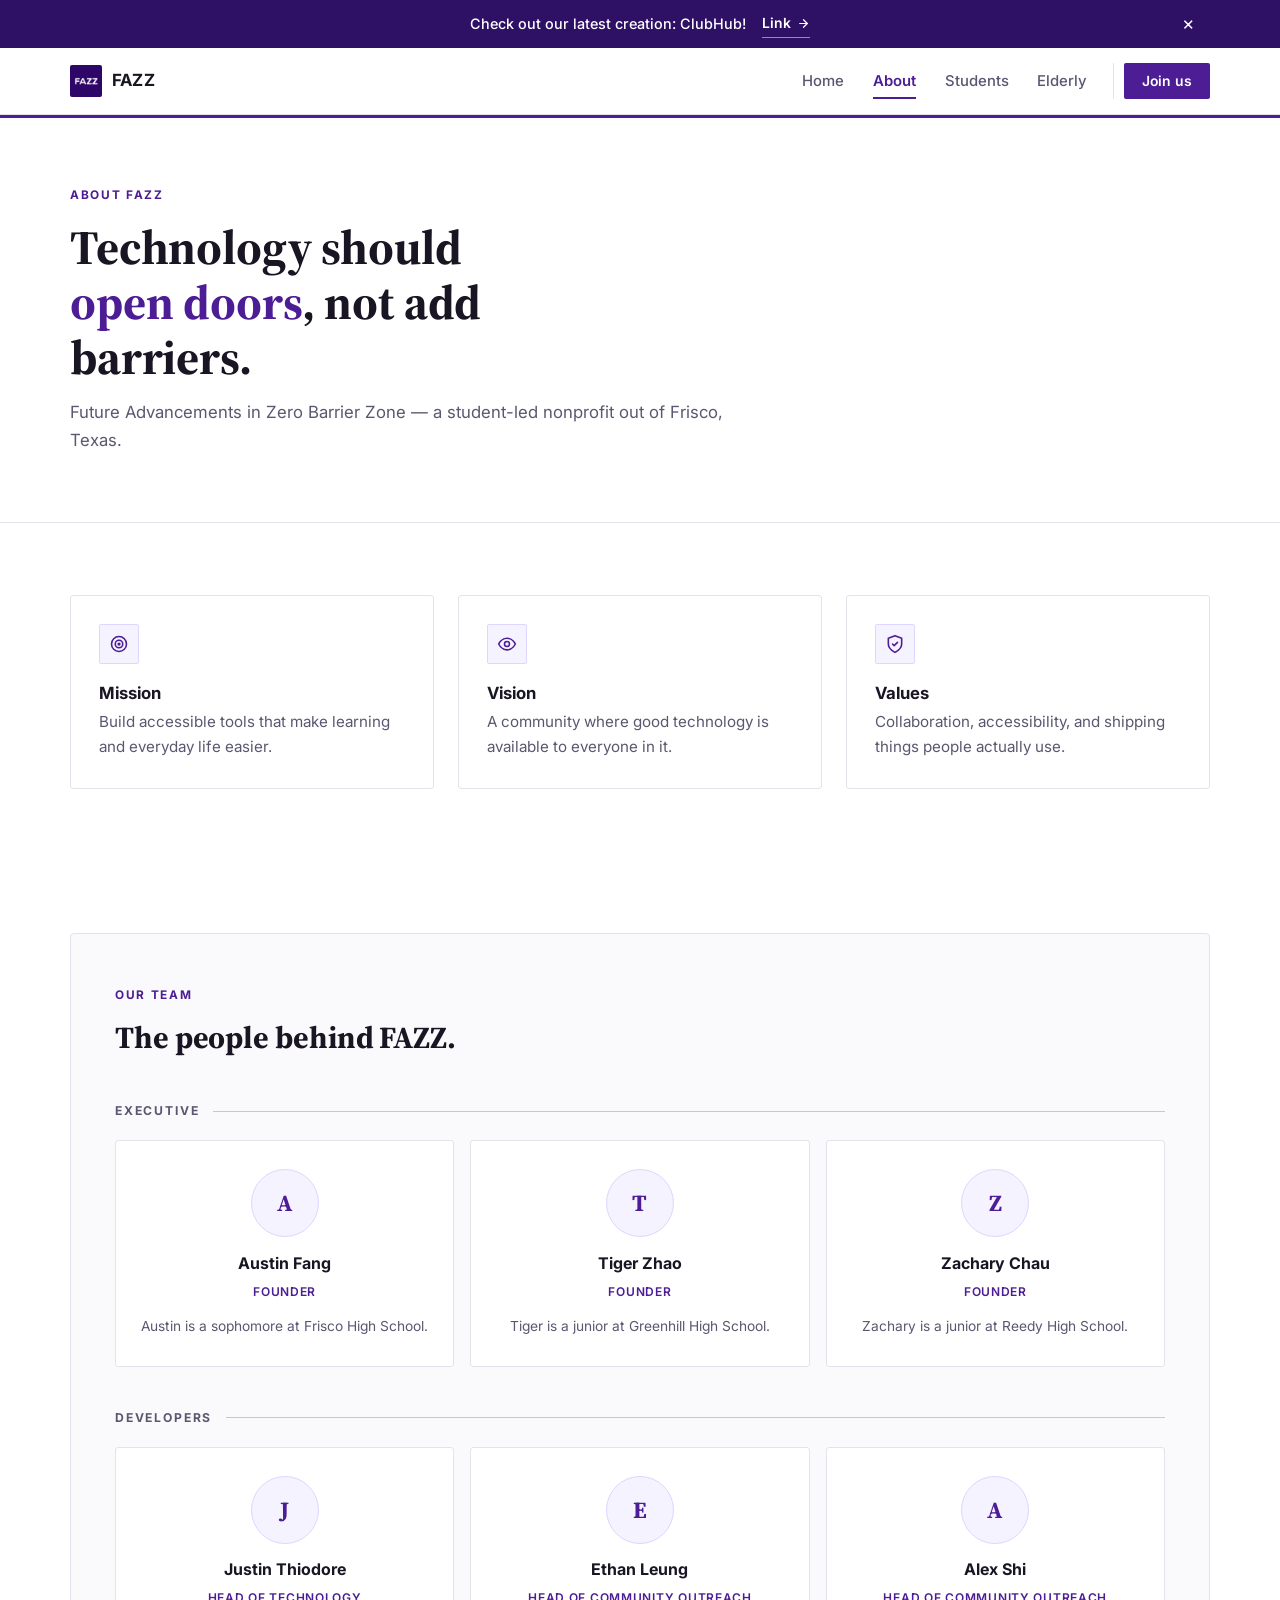
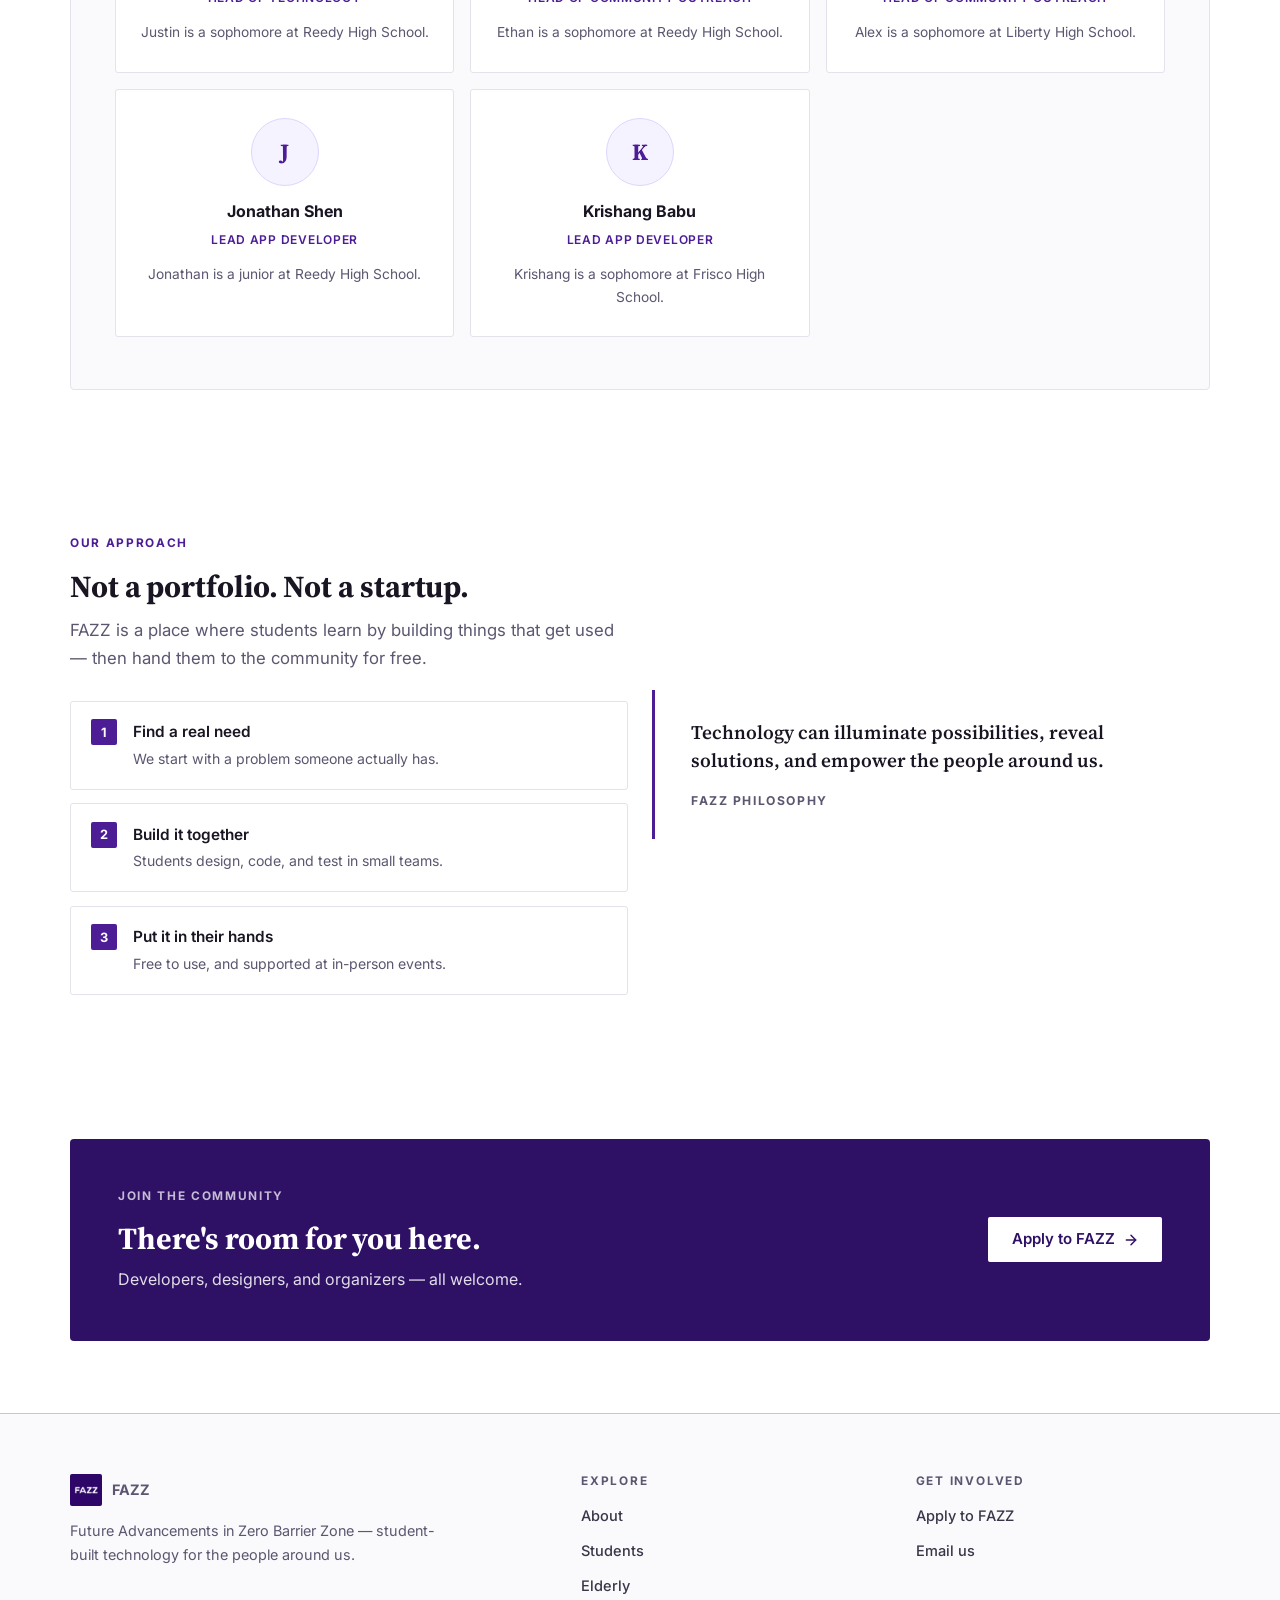
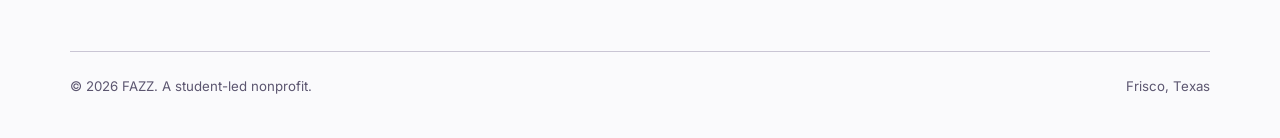
==== commit 729a55d8: "Refactor code structure for improved readability and maintainability" ====
--- a/about.html
+++ b/about.html
@@ -8,9 +8,9 @@
       name="description"
       content="FAZZ (Future Advancements in Zero Barrier Zone) is a student-led nonprofit building technology solutions that improve the lives of our community, students and elderly alike, through meaningful, practical projects."
     />
-    <meta name="theme-color" content="#4b3fbb" />
-    <link rel="icon" type="image/png" href="images/fazzlogo.png" />
-    <link rel="apple-touch-icon" href="images/fazzlogo.png" />
+    <meta name="theme-color" content="#4c1d95" />
+    <link rel="icon" type="image/png" href="images/fazzlogodark.png" />
+    <link rel="apple-touch-icon" href="images/fazzlogodark.png" />
     <link rel="preconnect" href="https://fonts.googleapis.com" />
     <link rel="preconnect" href="https://fonts.gstatic.com" crossorigin />
     <link
@@ -29,7 +29,7 @@
 
     <header class="site-header">
       <div class="container header-inner">
-        <a class="brand" href="index.html"><img class="brand-mark" src="images/fazzlogo.png" alt="" width="32" height="32" />FAZZ</a>
+        <a class="brand" href="index.html"><img class="brand-mark" src="images/fazzlogodark.png" alt="" width="32" height="32" />FAZZ</a>
         <button class="nav-toggle" aria-expanded="false" aria-controls="site-navigation">
           <span class="toggle-lines">
             <span class="toggle-line"></span>
@@ -156,7 +156,7 @@
     <footer class="footer">
       <div class="container footer-inner">
         <div class="footer-brand-col">
-          <p class="footer-brand"><img class="brand-mark" src="images/fazzlogo.png" alt="" width="32" height="32" />FAZZ</p>
+          <p class="footer-brand"><img class="brand-mark" src="images/fazzlogodark.png" alt="" width="32" height="32" />FAZZ</p>
           <p>Future Advancements in Zero Barrier Zone — student-built technology for the people around us.</p>
         </div>
         <div class="footer-col">
--- a/css/style.css
+++ b/css/style.css
@@ -5,36 +5,57 @@
 :root {
   color-scheme: light;
 
-  /* Brand — drawn from the logo, deepened for print-like contrast */
-  --brand: #4b3fbb;
-  --brand-dark: #362c8f;
-  --brand-tint: #f2f1fb;
-  --brand-tint-strong: #e4e1f7;
-  --accent: #b32d80;
-  --accent-tint: #fbeef6;
-
-  /* Neutrals */
+  /* Brand palette — a single dark-violet ramp. One hue, no secondary
+     accent colour: the whole system is violet, white, and neutral grey. */
+  --violet-900: #2e1065;
+  --violet-800: #3b1578;
+  --violet-700: #4c1d95;
+  --violet-600: #5b21b6;
+  --violet-500: #6d28d9;
+  --violet-200: #ddd6fe;
+  --violet-100: #ede9fe;
+  --violet-50: #f5f3ff;
+
+  /* Brand roles. --brand is dark enough (≈10:1 on white) that it can carry
+     small text, links, and icons — not just large fills. */
+  --brand: var(--violet-700);
+  --brand-strong: var(--violet-900);
+  --brand-soft: var(--violet-500);
+  --brand-tint: var(--violet-50);
+  --brand-tint-2: var(--violet-100);
+  --brand-line: var(--violet-200);
+
+  /* Back-compat aliases. The old design filled shapes with three gradients;
+     they are now flat tones of the one violet, so any rule still asking for
+     --grad gets a solid fill rather than a stale gradient. */
+  --grad: var(--violet-700);
+  --grad-cool: var(--violet-600);
+  --grad-warm: var(--violet-500);
+
+  /* Neutrals — a hint of violet in the greys, nothing more */
   --bg: #ffffff;
   --surface: #ffffff;
-  --surface-2: #f7f8fb;
-  --surface-3: #eef0f5;
-  --ink: #171a26;
-  --ink-2: #3c4155;
-  --muted: #616779;
-  --line: #e3e5ed;
-  --line-strong: #c9cdda;
-
-  /* Elevation — restrained; borders do most of the work */
-  --sh-sm: 0 1px 2px rgba(23, 26, 38, 0.05);
-  --sh-md: 0 1px 3px rgba(23, 26, 38, 0.07), 0 1px 2px rgba(23, 26, 38, 0.04);
-  --sh-lg: 0 8px 24px rgba(23, 26, 38, 0.08);
-
-  /* Shape */
-  --r-2xl: 14px;
-  --r-xl: 12px;
-  --r-lg: 10px;
-  --r-md: 8px;
-  --r-sm: 6px;
+  --surface-2: #fafafc;
+  --surface-3: #f2f1f6;
+  --ink: #1a1523;
+  --ink-2: #3a3548;
+  --muted: #5c5670;
+  --line: #e4e2ea;
+  --line-strong: #c9c5d4;
+
+  /* Elevation — Swiss-style: rules, not shadows. Only genuinely floating
+     UI (the mobile nav panel) is allowed to cast one. */
+  --sh-sm: none;
+  --sh-md: none;
+  --sh-lg: 0 2px 8px rgba(26, 21, 35, 0.09);
+
+  /* Shape — near-square. Small radii read as considered; large ones read
+     as consumer-app modern, which is what we are moving away from. */
+  --r-2xl: 4px;
+  --r-xl: 3px;
+  --r-lg: 3px;
+  --r-md: 2px;
+  --r-sm: 2px;
   --pill: 999px;
 
   /* Layering — every z-index in the site comes from here */
@@ -129,7 +150,9 @@
 h1,
 h2 {
   font-family: "Source Serif 4", Georgia, "Times New Roman", serif;
-  letter-spacing: -0.012em;
+  /* Near-zero tracking. Tight negative tracking is a contemporary-startup
+     tell; classic settings read more established. */
+  letter-spacing: -0.003em;
 }
 
 h1 {
@@ -142,8 +165,8 @@
 }
 
 h3 {
-  font-size: 1.08rem;
-  letter-spacing: -0.005em;
+  font-size: 1.05rem;
+  letter-spacing: 0;
 }
 
 p {
@@ -170,7 +193,8 @@
   color: var(--brand);
 }
 
-/* Kept as a hook for the one or two words that carry brand emphasis */
+/* The one or two words per page that carry brand emphasis. Kept as a class
+   so the markup is unchanged, but it is now a flat colour, not a gradient. */
 .gradient-text {
   color: var(--brand);
 }
@@ -192,8 +216,8 @@
   font-size: 0.94rem;
   line-height: 1.2;
   white-space: nowrap;
-  transition: background-color 0.18s ease, border-color 0.18s ease, color 0.18s ease,
-    box-shadow 0.18s ease;
+  transition: background-color 0.22s ease, background-position 0.28s ease,
+    border-color 0.22s ease, color 0.22s ease, box-shadow 0.22s ease;
 }
 
 .btn svg {
@@ -213,7 +237,7 @@
 }
 
 .btn-primary:hover {
-  background: var(--brand-dark);
+  background: var(--brand-strong);
 }
 
 .btn-secondary {
@@ -223,8 +247,9 @@
 }
 
 .btn-secondary:hover {
-  background: var(--surface-2);
-  border-color: var(--muted);
+  background: var(--brand-tint);
+  border-color: var(--brand);
+  color: var(--brand);
 }
 
 .btn-sm {
@@ -265,7 +290,7 @@
   display: block;
   position: relative;
   z-index: var(--z-banner);
-  background: var(--brand-dark);
+  background: var(--brand-strong);
   color: #fff;
 }
 
@@ -346,8 +371,10 @@
   transition: box-shadow 0.2s ease;
 }
 
+/* A hairline rather than a shadow — the header separates by rule, like
+   the rest of the page. */
 .site-header.is-stuck {
-  box-shadow: 0 1px 3px rgba(23, 26, 38, 0.08);
+  border-bottom-color: var(--line-strong);
 }
 
 .header-inner {
@@ -370,11 +397,14 @@
   color: var(--ink);
 }
 
+/* The mark is a square violet tile, so it takes the same near-square
+   radius as the rest of the system — a 50% crop would round its corners
+   off and turn it back into a circle. */
 .brand-mark {
   width: 32px;
   height: 32px;
   flex: none;
-  border-radius: 50%;
+  border-radius: var(--r-sm);
 }
 
 .site-nav {
@@ -398,9 +428,20 @@
   background: var(--surface-2);
 }
 
+/* The active page is marked by a rule under the label, not a pill. */
 .nav-link.active {
   color: var(--brand);
   font-weight: 600;
+}
+
+.nav-link.active::after {
+  content: "";
+  position: absolute;
+  left: 0.85rem;
+  right: 0.85rem;
+  bottom: 0.15rem;
+  height: 2px;
+  background: var(--brand);
 }
 
 .nav-cta {
@@ -459,16 +500,16 @@
    ========================================================= */
 
 .section {
-  padding: 3.25rem 0;
+  padding: 4.5rem 0;
 }
 
 .section-sm {
-  padding: 2.25rem 0;
+  padding: 3rem 0;
 }
 
 .section-head {
-  max-width: 660px;
-  margin-bottom: 2.5rem;
+  max-width: 640px;
+  margin-bottom: 3rem;
 }
 
 .section-head h2 {
@@ -477,7 +518,7 @@
 
 .grid {
   display: grid;
-  gap: 1.25rem;
+  gap: 1.5rem;
 }
 
 .grid-2 {
@@ -491,7 +532,7 @@
 /* Tinted panel that groups a whole section */
 
 .panel {
-  padding: 3rem 2.5rem;
+  padding: 3.25rem 2.75rem;
   background: var(--surface-2);
   border: 1px solid var(--line);
   border-radius: var(--r-2xl);
@@ -512,8 +553,7 @@
 }
 
 .card:hover {
-  border-color: var(--line-strong);
-  box-shadow: var(--sh-md);
+  border-color: var(--brand);
 }
 
 .card h3 {
@@ -527,38 +567,36 @@
 
 .card-static:hover {
   border-color: var(--line);
-  box-shadow: var(--sh-sm);
 }
 
 /* Icon tiles */
 
+/* A bordered violet-tinted square with a violet glyph. The old tiles were
+   three saturated gradients; one quiet treatment reads as a system. */
 .icon-tile {
   display: grid;
   place-items: center;
-  width: 42px;
-  height: 42px;
+  width: 40px;
+  height: 40px;
   margin-bottom: 1.15rem;
+  border: 1px solid var(--brand-line);
   border-radius: var(--r-md);
   color: var(--brand);
   background: var(--brand-tint);
-  border: 1px solid var(--brand-tint-strong);
 }
 
 .icon-tile svg {
-  width: 21px;
-  height: 21px;
-}
-
-.tile-cool {
-  color: var(--ink-2);
-  background: var(--surface-3);
-  border-color: var(--line-strong);
-}
-
+  width: 20px;
+  height: 20px;
+}
+
+/* Retained so existing markup keeps working; the palette is now one hue,
+   so the "cool" and "warm" variants are deliberately identical. */
+.tile-cool,
 .tile-warm {
-  color: var(--accent);
-  background: var(--accent-tint);
-  border-color: #f2dbe9;
+  border-color: var(--brand-line);
+  color: var(--brand);
+  background: var(--brand-tint);
 }
 
 /* Chip rows */
@@ -584,9 +622,12 @@
    Hero
    ========================================================= */
 
+/* No wash. The hero is plain white, bounded by rules — a violet rule on top
+   to signal the brand, a hairline underneath to close the band. */
 .hero {
-  padding: 4rem 0 4.25rem;
-  background: var(--surface-2);
+  padding: 5rem 0 5.25rem;
+  background: var(--bg);
+  border-top: 3px solid var(--brand);
   border-bottom: 1px solid var(--line);
 }
 
@@ -594,7 +635,7 @@
   display: grid;
   grid-template-columns: 1.05fr 0.95fr;
   align-items: center;
-  gap: 3.5rem;
+  gap: 4rem;
 }
 
 .hero-copy h1 {
@@ -651,7 +692,6 @@
   background: var(--surface);
   border: 1px solid var(--line-strong);
   border-radius: var(--r-xl);
-  box-shadow: var(--sh-lg);
 }
 
 .app-mock-header {
@@ -686,7 +726,7 @@
 .app-mock-progress {
   height: 6px;
   margin-bottom: 1.25rem;
-  border-radius: var(--pill);
+  border-radius: var(--r-sm);
   background: var(--surface-3);
   overflow: hidden;
 }
@@ -716,7 +756,7 @@
   width: 20px;
   height: 20px;
   flex: none;
-  border-radius: 4px;
+  border-radius: var(--r-sm);
   font-size: 0.7rem;
   color: #fff;
 }
@@ -751,8 +791,9 @@
 /* Subpage hero */
 
 .hero-sub {
-  padding: 3.5rem 0;
-  background: var(--surface-2);
+  padding: 4.25rem 0;
+  background: var(--bg);
+  border-top: 3px solid var(--brand);
   border-bottom: 1px solid var(--line);
 }
 
@@ -782,7 +823,6 @@
   background: var(--surface);
   border: 1px solid var(--line);
   border-radius: var(--r-xl);
-  box-shadow: var(--sh-sm);
   overflow: hidden;
 }
 
@@ -801,6 +841,8 @@
   font-weight: 700;
   font-size: clamp(1.85rem, 3vw, 2.3rem);
   line-height: 1.15;
+  /* Every numeral the same violet — a set of figures should read as one
+     series, not three unrelated highlights. */
   color: var(--brand);
 }
 
@@ -829,8 +871,7 @@
 }
 
 .audience-card:hover {
-  border-color: var(--line-strong);
-  box-shadow: var(--sh-md);
+  border-color: var(--brand);
 }
 
 .audience-card h3 {
@@ -853,7 +894,7 @@
 .project-grid {
   display: grid;
   grid-template-columns: repeat(3, minmax(0, 1fr));
-  gap: 1.25rem;
+  gap: 1.5rem;
 }
 
 .project-card {
@@ -868,10 +909,11 @@
 }
 
 .project-card:hover {
-  border-color: var(--line-strong);
-  box-shadow: var(--sh-md);
-}
-
+  border-color: var(--brand);
+}
+
+/* Flat violet is the fallback tile for projects with no image; when an image
+   is present it covers the box completely and hides the fill. */
 .project-visual {
   position: relative;
   height: 150px;
@@ -880,10 +922,20 @@
   border-bottom: 1px solid var(--line);
   font-family: "Source Serif 4", Georgia, serif;
   font-weight: 700;
-  font-size: 2.2rem;
-  color: var(--brand);
-  background: var(--surface-2);
+  font-size: 2.4rem;
+  color: #fff;
+  background: var(--violet-700);
   overflow: hidden;
+}
+
+/* Three steps of the one violet, so a row of image-less cards still has
+   rhythm without introducing a second hue. */
+.project-card:nth-child(3n + 2) .project-visual {
+  background: var(--violet-600);
+}
+
+.project-card:nth-child(3n + 3) .project-visual {
+  background: var(--violet-500);
 }
 
 .project-visual img {
@@ -924,6 +976,7 @@
   letter-spacing: 0.02em;
   color: var(--brand);
   background: var(--brand-tint);
+  border: 1px solid var(--brand-line);
   border-radius: var(--r-sm);
 }
 
@@ -1049,6 +1102,7 @@
   height: 68px;
   margin-bottom: 0.9rem;
   border-radius: 50%;
+  border: 1px solid var(--brand-line);
   color: var(--brand);
   background: var(--brand-tint);
   font-family: "Source Serif 4", Georgia, serif;
@@ -1087,14 +1141,16 @@
    Quote
    ========================================================= */
 
+/* A pull-quote set off by a violet rule rather than a tinted panel. */
 .quote-card {
+  position: relative;
   align-self: center;
   margin: 0;
-  padding: 2rem 2.25rem;
-  background: var(--surface-2);
-  border: 1px solid var(--line);
+  padding: 1.75rem 2.25rem;
+  background: var(--bg);
+  border: 0;
   border-left: 3px solid var(--brand);
-  border-radius: 0 var(--r-lg) var(--r-lg) 0;
+  border-radius: 0;
 }
 
 .quote-card p {
@@ -1144,12 +1200,11 @@
   width: 26px;
   height: 26px;
   flex: none;
-  border-radius: 50%;
+  border-radius: var(--r-sm);
   font-size: 0.8rem;
   font-weight: 700;
-  color: var(--brand);
-  background: var(--brand-tint);
-  border: 1px solid var(--brand-tint-strong);
+  color: #fff;
+  background: var(--brand);
 }
 
 .step strong {
@@ -1173,9 +1228,9 @@
   grid-template-columns: 1.3fr 0.7fr;
   align-items: center;
   gap: 2rem;
-  padding: 2.75rem 3rem;
+  padding: 3rem 3rem;
   border-radius: var(--r-2xl);
-  background: var(--brand-dark);
+  background: var(--brand-strong);
   color: #fff;
 }
 
@@ -1185,11 +1240,11 @@
 }
 
 .callout p {
-  color: rgba(255, 255, 255, 0.82);
+  color: rgba(255, 255, 255, 0.86);
 }
 
 .callout .eyebrow {
-  color: rgba(255, 255, 255, 0.66);
+  color: rgba(255, 255, 255, 0.72);
 }
 
 .callout-actions {
@@ -1201,11 +1256,11 @@
 
 .callout .btn-primary {
   background: #fff;
-  color: var(--brand-dark);
+  color: var(--brand-strong);
 }
 
 .callout .btn-primary:hover {
-  background: var(--brand-tint);
+  background: var(--brand-tint-2);
 }
 
 .callout .btn-secondary {
@@ -1216,7 +1271,8 @@
 
 .callout .btn-secondary:hover {
   background: rgba(255, 255, 255, 0.12);
-  border-color: rgba(255, 255, 255, 0.7);
+  border-color: #fff;
+  color: #fff;
 }
 
 /* =========================================================
@@ -1224,10 +1280,10 @@
    ========================================================= */
 
 .footer {
-  margin-top: 1rem;
-  padding: 3.25rem 0 2.5rem;
+  margin-top: 0;
+  padding: 3.75rem 0 2.5rem;
   background: var(--surface-2);
-  border-top: 1px solid var(--line);
+  border-top: 1px solid var(--line-strong);
 }
 
 .footer-inner {
@@ -1336,10 +1392,12 @@
    Scroll reveal
    ========================================================= */
 
+/* Subtle tier: short distance, short duration. Motion confirms that content
+   arrived; it is not the point of the page. */
 [data-animate] {
   opacity: 0;
-  transform: translateY(12px);
-  transition: opacity 0.5s ease, transform 0.5s ease;
+  transform: translateY(8px);
+  transition: opacity 0.35s ease-out, transform 0.35s ease-out;
 }
 
 [data-animate].in-view {
@@ -1353,16 +1411,20 @@
 
 @media (max-width: 940px) {
   .section {
-    padding: 2.75rem 0;
+    padding: 3.5rem 0;
   }
 
   .hero {
-    padding: 3rem 0 3.25rem;
+    padding: 3.5rem 0 3.75rem;
+  }
+
+  .hero-sub {
+    padding: 3.25rem 0;
   }
 
   .hero-grid {
     grid-template-columns: 1fr;
-    gap: 2.5rem;
+    gap: 3rem;
   }
 
   .hero-visual {
@@ -1382,12 +1444,12 @@
   }
 
   .panel {
-    padding: 2rem 1.5rem;
+    padding: 2.25rem 1.75rem;
   }
 
   .callout {
     grid-template-columns: 1fr;
-    padding: 2.25rem;
+    padding: 2.5rem;
   }
 
   .callout-actions {
@@ -1473,7 +1535,7 @@
     position: fixed;
     inset: 0;
     z-index: var(--z-scrim);
-    background: rgba(23, 26, 38, 0.3);
+    background: rgba(26, 21, 35, 0.32);
     opacity: 0;
     pointer-events: none;
     transition: opacity 0.2s ease;
@@ -1528,7 +1590,10 @@
     padding: 1.5rem;
   }
 
-  .quote-card,
+  .quote-card {
+    padding: 1.25rem 1.5rem;
+  }
+
   .apply-card {
     padding: 1.65rem 1.75rem;
   }
